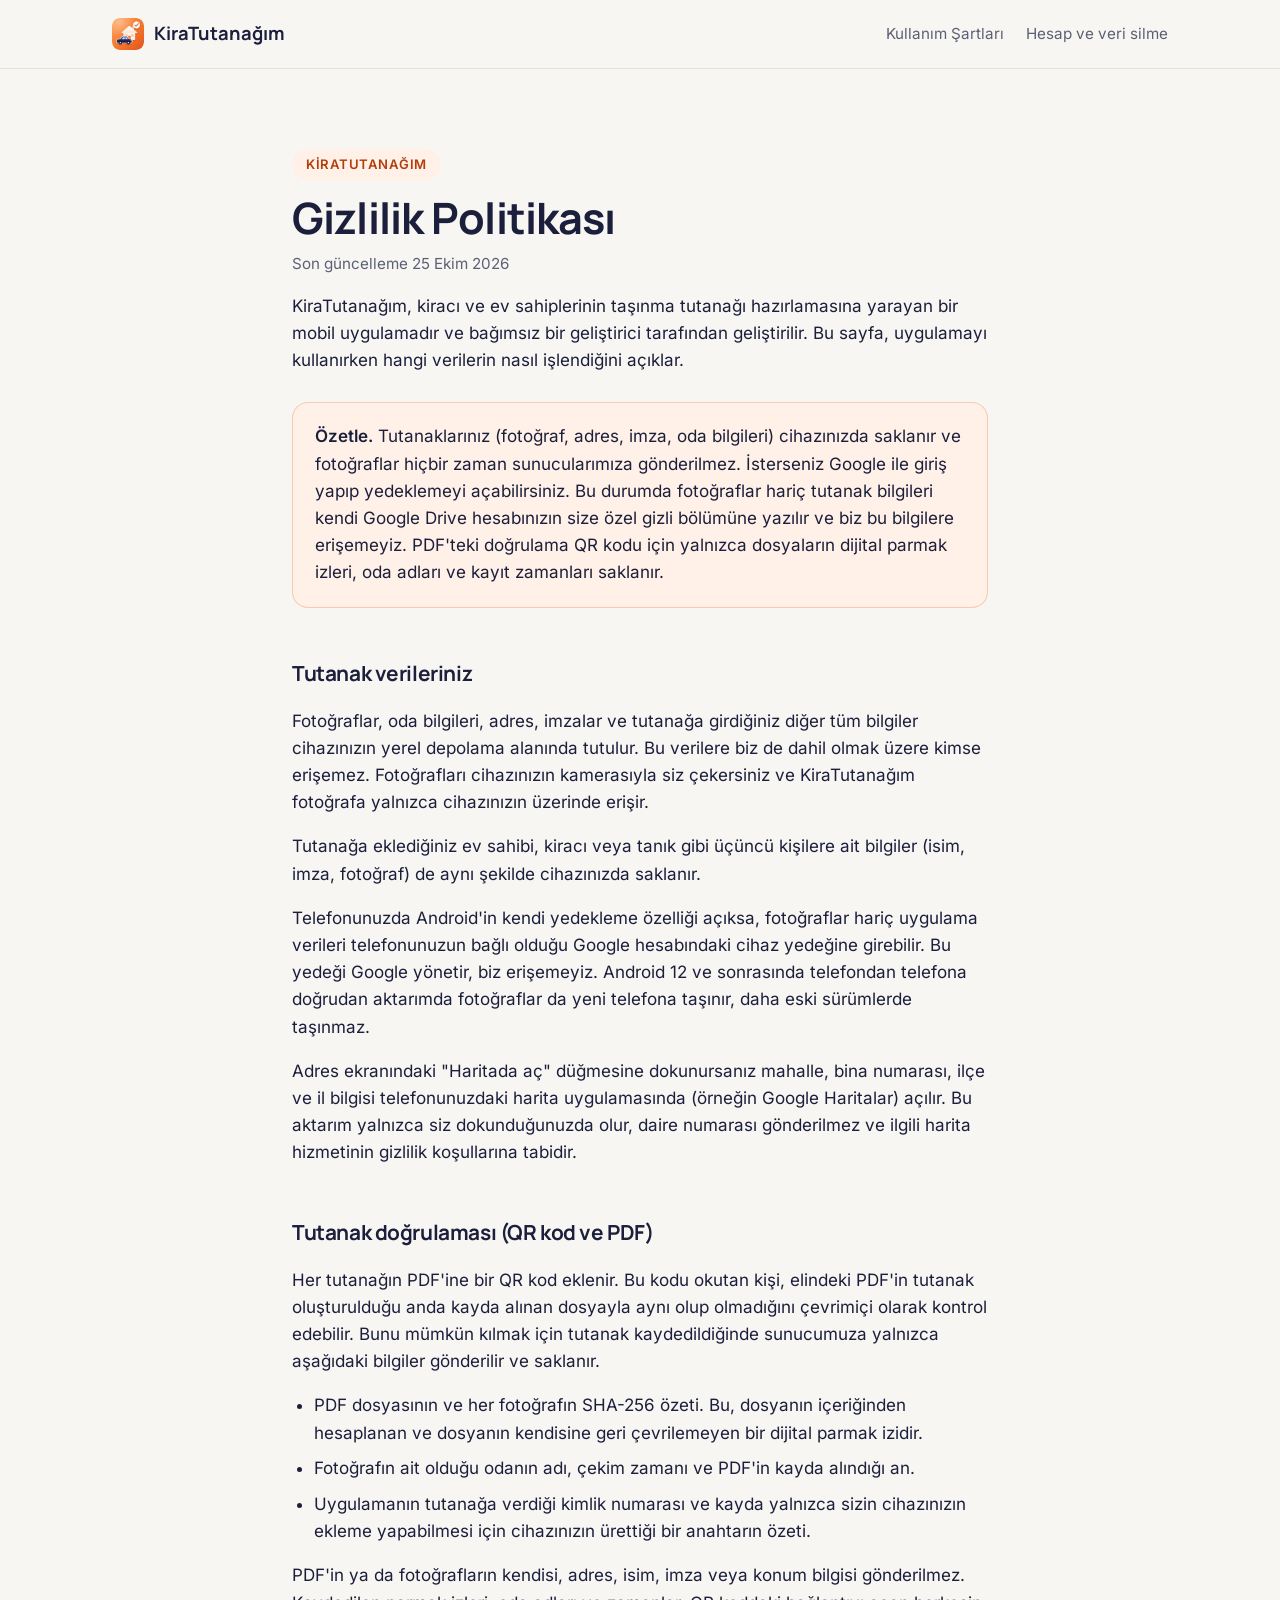
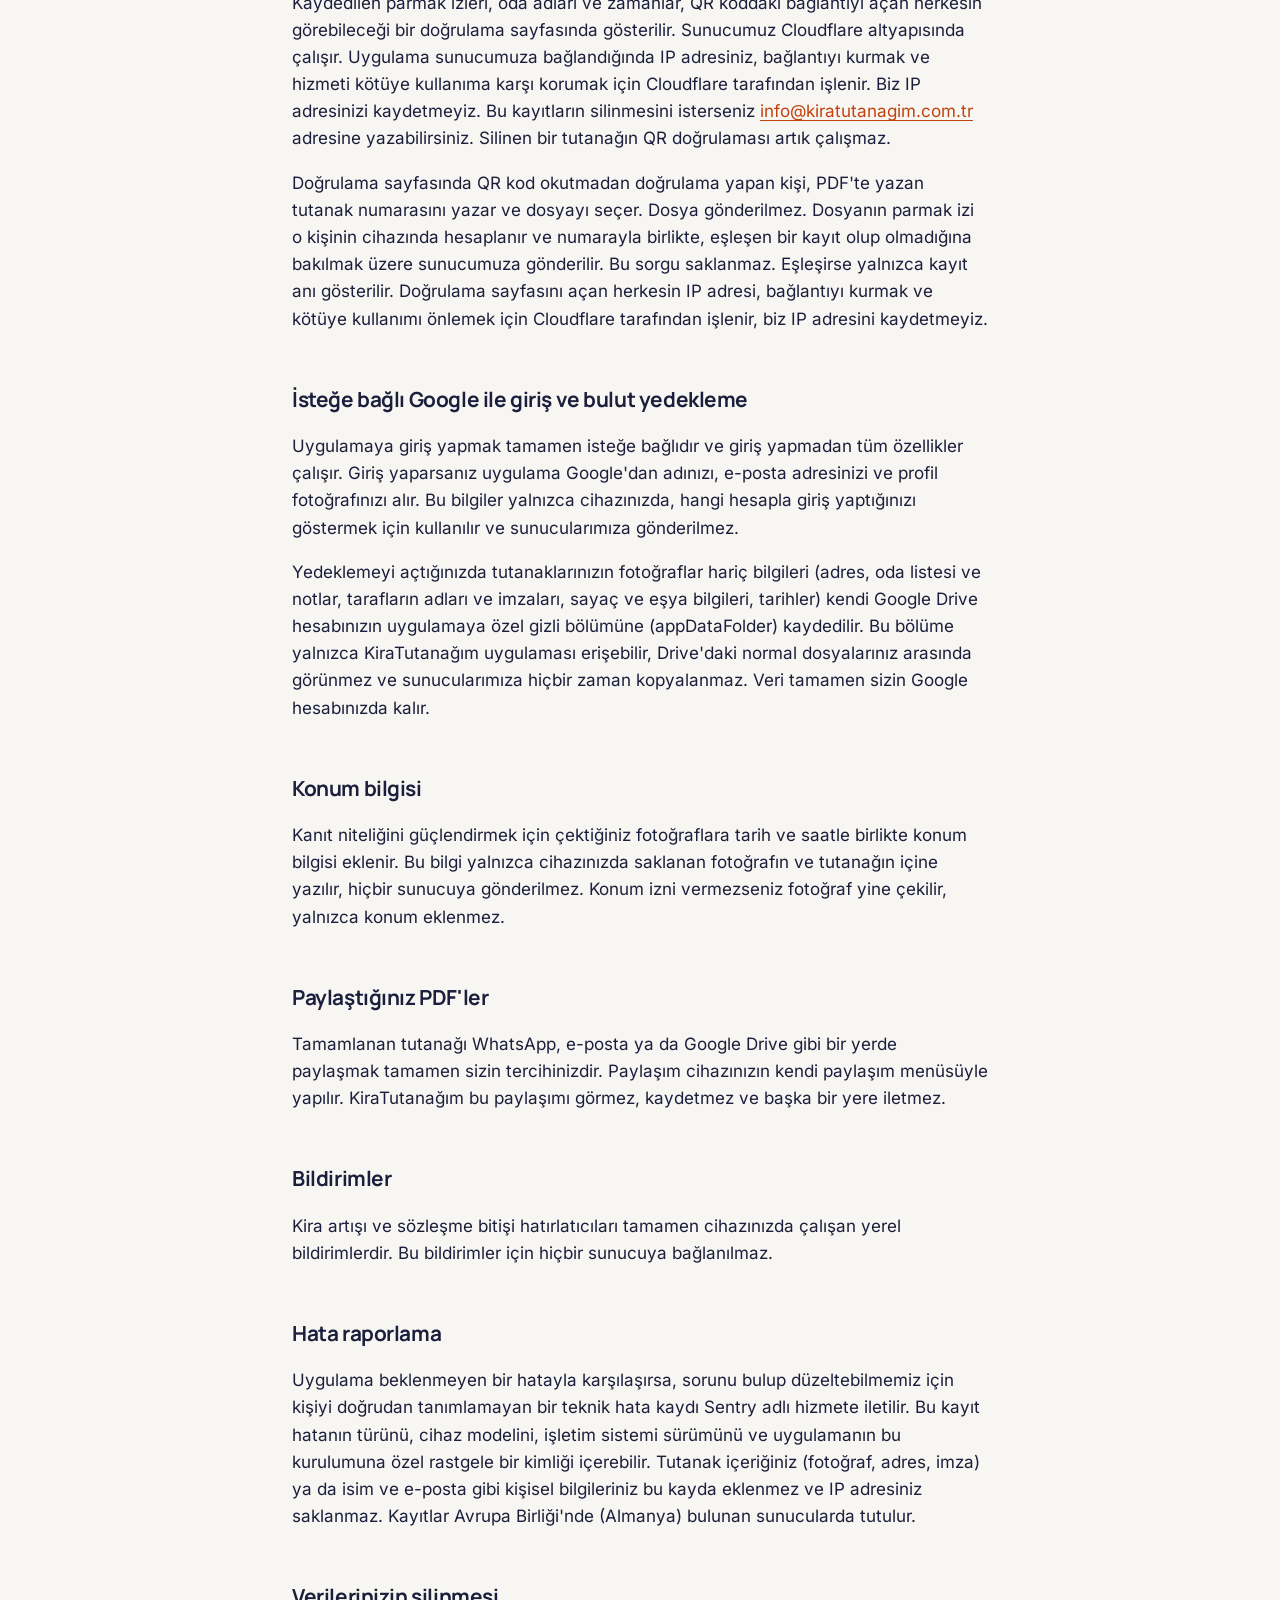
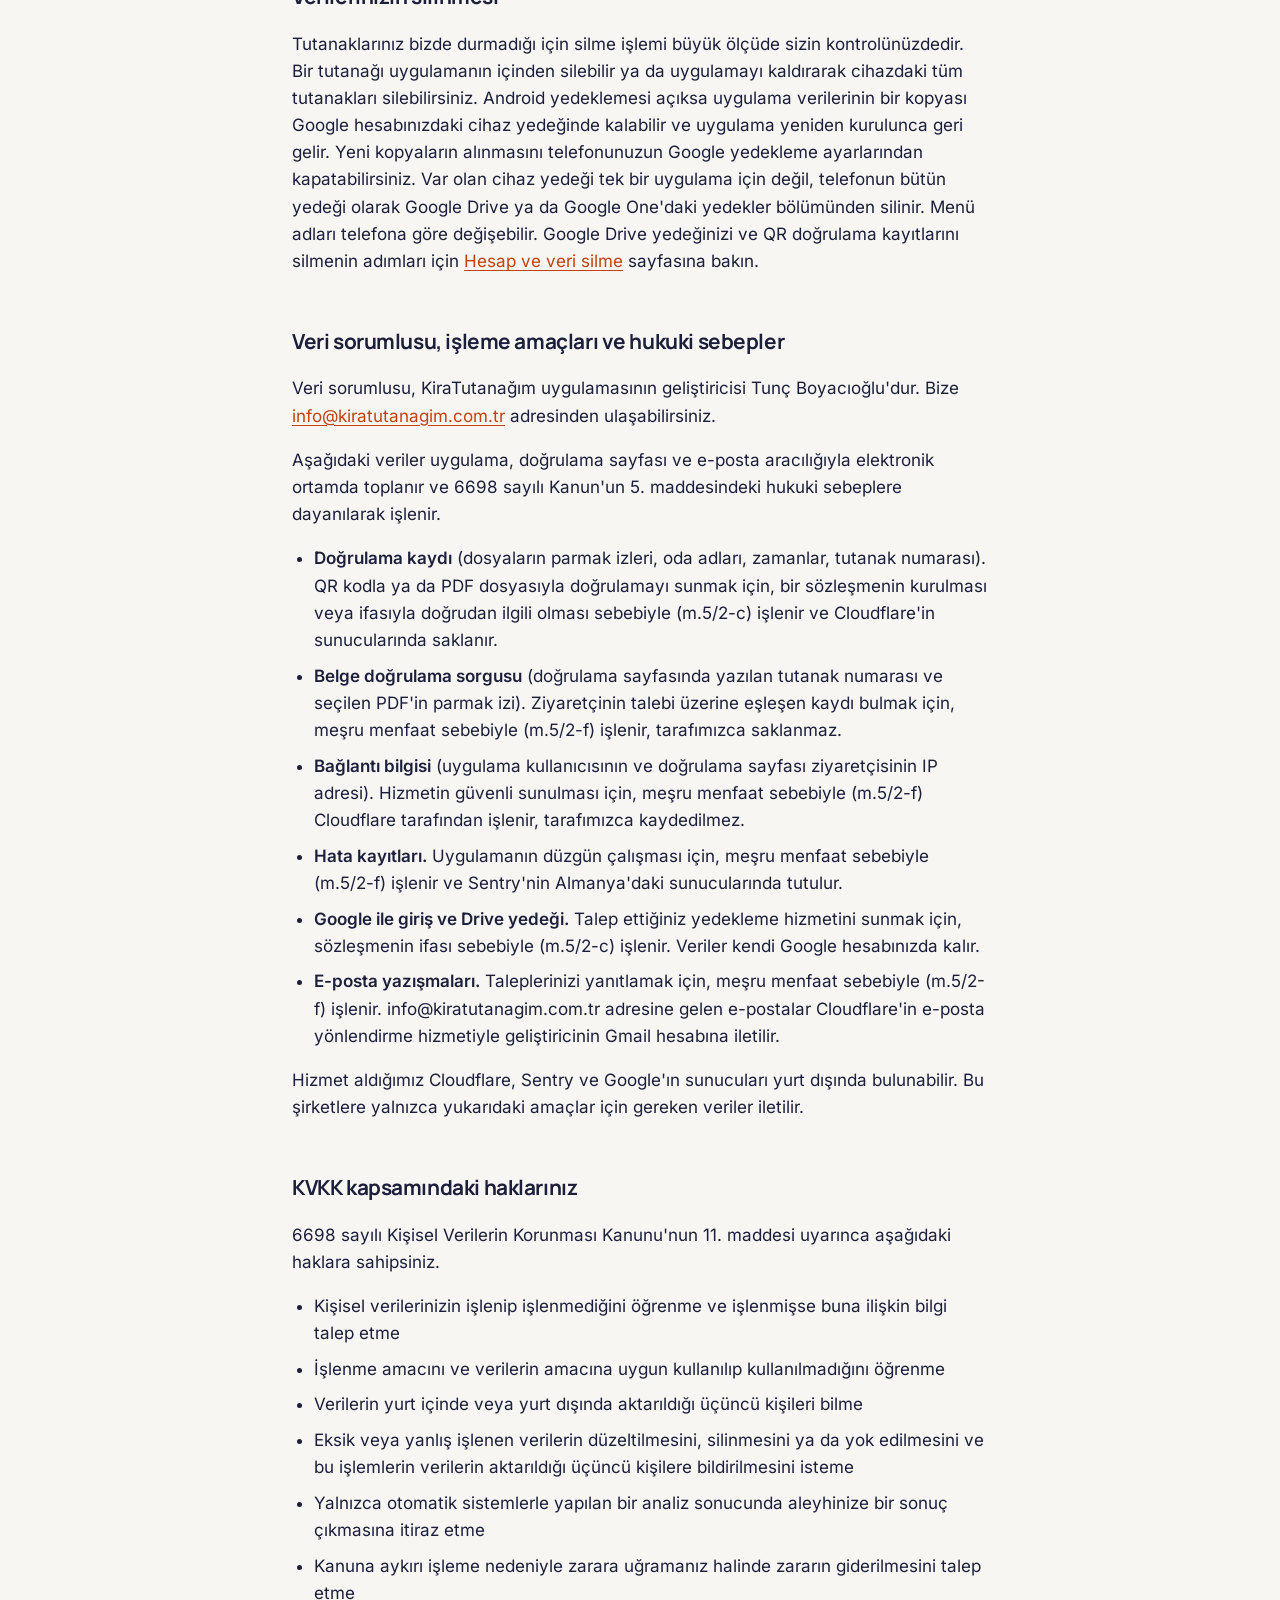
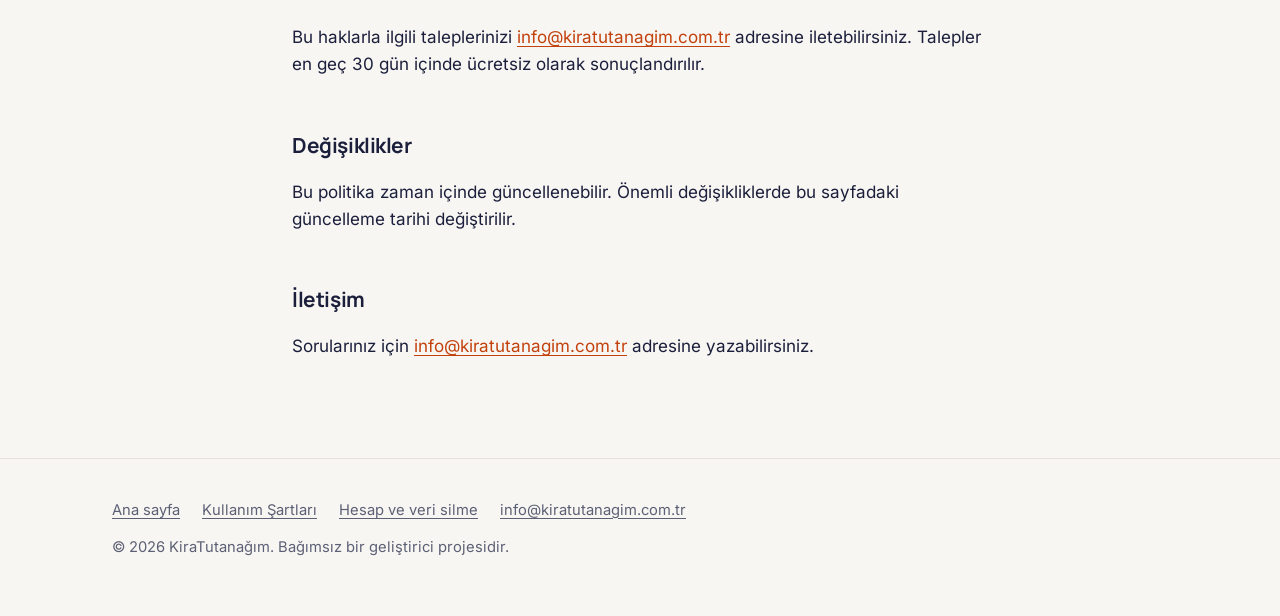
==== gizlilik/index.html @ 3199730d "Site: doğrulama 'kayıt anından beri değişmemiş' diliyle, QR'sız akışta numara, Android yedeğinin sil" ====
<!doctype html>
<html lang="tr">
<head>
<meta charset="utf-8">
<meta name="viewport" content="width=device-width, initial-scale=1">
<title>Gizlilik Politikası | KiraTutanağım</title>
<meta name="description" content="KiraTutanağım uygulamasında hangi verilerin nasıl işlendiği. Fotoğraflarınız cihazınızda kalır, sunucularımıza gönderilmez.">
<link rel="canonical" href="https://kiratutanagim.com.tr/gizlilik/">
<meta name="theme-color" content="#f7f7f5" media="(prefers-color-scheme: light)">
<meta name="theme-color" content="#0e0f14" media="(prefers-color-scheme: dark)">
<link rel="icon" type="image/png" sizes="32x32" href="../assets/img/favicon-32.png">
<link rel="apple-touch-icon" href="../assets/img/apple-touch-icon.png">
<link rel="stylesheet" href="../assets/site.css">
</head>
<body>

<header class="site-header">
  <div class="wrap">
    <a class="brand" href="../"><img src="../assets/img/icon-192.png" alt="" width="32" height="32">KiraTutanağım</a>
    <nav class="site-nav" aria-label="Ana menü">
      <a href="../kullanim-sartlari/">Kullanım Şartları</a>
      <a class="nav-optional" href="../hesap-silme/">Hesap ve veri silme</a>
    </nav>
  </div>
</header>

<main class="wrap doc">
  <span class="eyebrow">KiraTutanağım</span>
  <h1>Gizlilik Politikası</h1>
  <p class="updated">Son güncelleme 25 Ekim 2026</p>

  <p>KiraTutanağım, kiracı ve ev sahiplerinin taşınma tutanağı hazırlamasına yarayan bir mobil uygulamadır ve bağımsız bir geliştirici tarafından geliştirilir. Bu sayfa, uygulamayı kullanırken hangi verilerin nasıl işlendiğini açıklar.</p>

  <div class="summary-card">
    <p><strong>Özetle.</strong> Tutanaklarınız (fotoğraf, adres, imza, oda bilgileri) cihazınızda saklanır ve fotoğraflar hiçbir zaman sunucularımıza gönderilmez. İsterseniz Google ile giriş yapıp yedeklemeyi açabilirsiniz. Bu durumda fotoğraflar hariç tutanak bilgileri kendi Google Drive hesabınızın size özel gizli bölümüne yazılır ve biz bu bilgilere erişemeyiz. PDF'teki doğrulama QR kodu için yalnızca dosyaların dijital parmak izleri, oda adları ve kayıt zamanları saklanır.</p>
  </div>

  <h2>Tutanak verileriniz</h2>
  <p>Fotoğraflar, oda bilgileri, adres, imzalar ve tutanağa girdiğiniz diğer tüm bilgiler cihazınızın yerel depolama alanında tutulur. Bu verilere biz de dahil olmak üzere kimse erişemez. Fotoğrafları cihazınızın kamerasıyla siz çekersiniz ve KiraTutanağım fotoğrafa yalnızca cihazınızın üzerinde erişir.</p>
  <p>Tutanağa eklediğiniz ev sahibi, kiracı veya tanık gibi üçüncü kişilere ait bilgiler (isim, imza, fotoğraf) de aynı şekilde cihazınızda saklanır.</p>
  <p>Telefonunuzda Android'in kendi yedekleme özelliği açıksa, fotoğraflar hariç uygulama verileri telefonunuzun bağlı olduğu Google hesabındaki cihaz yedeğine girebilir. Bu yedeği Google yönetir, biz erişemeyiz. Android 12 ve sonrasında telefondan telefona doğrudan aktarımda fotoğraflar da yeni telefona taşınır, daha eski sürümlerde taşınmaz.</p>
  <p>Adres ekranındaki "Haritada aç" düğmesine dokunursanız mahalle, bina numarası, ilçe ve il bilgisi telefonunuzdaki harita uygulamasında (örneğin Google Haritalar) açılır. Bu aktarım yalnızca siz dokunduğunuzda olur, daire numarası gönderilmez ve ilgili harita hizmetinin gizlilik koşullarına tabidir.</p>

  <h2>Tutanak doğrulaması (QR kod ve PDF)</h2>
  <p>Her tutanağın PDF'ine bir QR kod eklenir. Bu kodu okutan kişi, elindeki PDF'in tutanak oluşturulduğu anda kayda alınan dosyayla aynı olup olmadığını çevrimiçi olarak kontrol edebilir. Bunu mümkün kılmak için tutanak kaydedildiğinde sunucumuza yalnızca aşağıdaki bilgiler gönderilir ve saklanır.</p>
  <ul>
    <li>PDF dosyasının ve her fotoğrafın SHA-256 özeti. Bu, dosyanın içeriğinden hesaplanan ve dosyanın kendisine geri çevrilemeyen bir dijital parmak izidir.</li>
    <li>Fotoğrafın ait olduğu odanın adı, çekim zamanı ve PDF'in kayda alındığı an.</li>
    <li>Uygulamanın tutanağa verdiği kimlik numarası ve kayda yalnızca sizin cihazınızın ekleme yapabilmesi için cihazınızın ürettiği bir anahtarın özeti.</li>
  </ul>
  <p>PDF'in ya da fotoğrafların kendisi, adres, isim, imza veya konum bilgisi gönderilmez. Kaydedilen parmak izleri, oda adları ve zamanlar, QR koddaki bağlantıyı açan herkesin görebileceği bir doğrulama sayfasında gösterilir. Sunucumuz Cloudflare altyapısında çalışır. Uygulama sunucumuza bağlandığında IP adresiniz, bağlantıyı kurmak ve hizmeti kötüye kullanıma karşı korumak için Cloudflare tarafından işlenir. Biz IP adresinizi kaydetmeyiz. Bu kayıtların silinmesini isterseniz <a href="mailto:info@kiratutanagim.com.tr">info@kiratutanagim.com.tr</a> adresine yazabilirsiniz. Silinen bir tutanağın QR doğrulaması artık çalışmaz.</p>
  <p>Doğrulama sayfasında QR kod okutmadan doğrulama yapan kişi, PDF'te yazan tutanak numarasını yazar ve dosyayı seçer. Dosya gönderilmez. Dosyanın parmak izi o kişinin cihazında hesaplanır ve numarayla birlikte, eşleşen bir kayıt olup olmadığına bakılmak üzere sunucumuza gönderilir. Bu sorgu saklanmaz. Eşleşirse yalnızca kayıt anı gösterilir. Doğrulama sayfasını açan herkesin IP adresi, bağlantıyı kurmak ve kötüye kullanımı önlemek için Cloudflare tarafından işlenir, biz IP adresini kaydetmeyiz.</p>

  <h2>İsteğe bağlı Google ile giriş ve bulut yedekleme</h2>
  <p>Uygulamaya giriş yapmak tamamen isteğe bağlıdır ve giriş yapmadan tüm özellikler çalışır. Giriş yaparsanız uygulama Google'dan adınızı, e-posta adresinizi ve profil fotoğrafınızı alır. Bu bilgiler yalnızca cihazınızda, hangi hesapla giriş yaptığınızı göstermek için kullanılır ve sunucularımıza gönderilmez.</p>
  <p>Yedeklemeyi açtığınızda tutanaklarınızın fotoğraflar hariç bilgileri (adres, oda listesi ve notlar, tarafların adları ve imzaları, sayaç ve eşya bilgileri, tarihler) kendi Google Drive hesabınızın uygulamaya özel gizli bölümüne (appDataFolder) kaydedilir. Bu bölüme yalnızca KiraTutanağım uygulaması erişebilir, Drive'daki normal dosyalarınız arasında görünmez ve sunucularımıza hiçbir zaman kopyalanmaz. Veri tamamen sizin Google hesabınızda kalır.</p>

  <h2>Konum bilgisi</h2>
  <p>Kanıt niteliğini güçlendirmek için çektiğiniz fotoğraflara tarih ve saatle birlikte konum bilgisi eklenir. Bu bilgi yalnızca cihazınızda saklanan fotoğrafın ve tutanağın içine yazılır, hiçbir sunucuya gönderilmez. Konum izni vermezseniz fotoğraf yine çekilir, yalnızca konum eklenmez.</p>

  <h2>Paylaştığınız PDF'ler</h2>
  <p>Tamamlanan tutanağı WhatsApp, e-posta ya da Google Drive gibi bir yerde paylaşmak tamamen sizin tercihinizdir. Paylaşım cihazınızın kendi paylaşım menüsüyle yapılır. KiraTutanağım bu paylaşımı görmez, kaydetmez ve başka bir yere iletmez.</p>

  <h2>Bildirimler</h2>
  <p>Kira artışı ve sözleşme bitişi hatırlatıcıları tamamen cihazınızda çalışan yerel bildirimlerdir. Bu bildirimler için hiçbir sunucuya bağlanılmaz.</p>

  <h2>Hata raporlama</h2>
  <p>Uygulama beklenmeyen bir hatayla karşılaşırsa, sorunu bulup düzeltebilmemiz için kişiyi doğrudan tanımlamayan bir teknik hata kaydı Sentry adlı hizmete iletilir. Bu kayıt hatanın türünü, cihaz modelini, işletim sistemi sürümünü ve uygulamanın bu kurulumuna özel rastgele bir kimliği içerebilir. Tutanak içeriğiniz (fotoğraf, adres, imza) ya da isim ve e-posta gibi kişisel bilgileriniz bu kayda eklenmez ve IP adresiniz saklanmaz. Kayıtlar Avrupa Birliği'nde (Almanya) bulunan sunucularda tutulur.</p>

  <h2>Verilerinizin silinmesi</h2>
  <p>Tutanaklarınız bizde durmadığı için silme işlemi büyük ölçüde sizin kontrolünüzdedir. Bir tutanağı uygulamanın içinden silebilir ya da uygulamayı kaldırarak cihazdaki tüm tutanakları silebilirsiniz. Android yedeklemesi açıksa uygulama verilerinin bir kopyası Google hesabınızdaki cihaz yedeğinde kalabilir ve uygulama yeniden kurulunca geri gelir. Yeni kopyaların alınmasını telefonunuzun Google yedekleme ayarlarından kapatabilirsiniz. Var olan cihaz yedeği tek bir uygulama için değil, telefonun bütün yedeği olarak Google Drive ya da Google One'daki yedekler bölümünden silinir. Menü adları telefona göre değişebilir. Google Drive yedeğinizi ve QR doğrulama kayıtlarını silmenin adımları için <a href="../hesap-silme/">Hesap ve veri silme</a> sayfasına bakın.</p>

  <h2>Veri sorumlusu, işleme amaçları ve hukuki sebepler</h2>
  <p>Veri sorumlusu, KiraTutanağım uygulamasının geliştiricisi Tunç Boyacıoğlu'dur. Bize <a href="mailto:info@kiratutanagim.com.tr">info@kiratutanagim.com.tr</a> adresinden ulaşabilirsiniz.</p>
  <p>Aşağıdaki veriler uygulama, doğrulama sayfası ve e-posta aracılığıyla elektronik ortamda toplanır ve 6698 sayılı Kanun'un 5. maddesindeki hukuki sebeplere dayanılarak işlenir.</p>
  <ul>
    <li><strong>Doğrulama kaydı</strong> (dosyaların parmak izleri, oda adları, zamanlar, tutanak numarası). QR kodla ya da PDF dosyasıyla doğrulamayı sunmak için, bir sözleşmenin kurulması veya ifasıyla doğrudan ilgili olması sebebiyle (m.5/2-c) işlenir ve Cloudflare'in sunucularında saklanır.</li>
    <li><strong>Belge doğrulama sorgusu</strong> (doğrulama sayfasında yazılan tutanak numarası ve seçilen PDF'in parmak izi). Ziyaretçinin talebi üzerine eşleşen kaydı bulmak için, meşru menfaat sebebiyle (m.5/2-f) işlenir, tarafımızca saklanmaz.</li>
    <li><strong>Bağlantı bilgisi</strong> (uygulama kullanıcısının ve doğrulama sayfası ziyaretçisinin IP adresi). Hizmetin güvenli sunulması için, meşru menfaat sebebiyle (m.5/2-f) Cloudflare tarafından işlenir, tarafımızca kaydedilmez.</li>
    <li><strong>Hata kayıtları.</strong> Uygulamanın düzgün çalışması için, meşru menfaat sebebiyle (m.5/2-f) işlenir ve Sentry'nin Almanya'daki sunucularında tutulur.</li>
    <li><strong>Google ile giriş ve Drive yedeği.</strong> Talep ettiğiniz yedekleme hizmetini sunmak için, sözleşmenin ifası sebebiyle (m.5/2-c) işlenir. Veriler kendi Google hesabınızda kalır.</li>
    <li><strong>E-posta yazışmaları.</strong> Taleplerinizi yanıtlamak için, meşru menfaat sebebiyle (m.5/2-f) işlenir. info@kiratutanagim.com.tr adresine gelen e-postalar Cloudflare'in e-posta yönlendirme hizmetiyle geliştiricinin Gmail hesabına iletilir.</li>
  </ul>
  <p>Hizmet aldığımız Cloudflare, Sentry ve Google'ın sunucuları yurt dışında bulunabilir. Bu şirketlere yalnızca yukarıdaki amaçlar için gereken veriler iletilir.</p>

  <h2>KVKK kapsamındaki haklarınız</h2>
  <p>6698 sayılı Kişisel Verilerin Korunması Kanunu'nun 11. maddesi uyarınca aşağıdaki haklara sahipsiniz.</p>
  <ul>
    <li>Kişisel verilerinizin işlenip işlenmediğini öğrenme ve işlenmişse buna ilişkin bilgi talep etme</li>
    <li>İşlenme amacını ve verilerin amacına uygun kullanılıp kullanılmadığını öğrenme</li>
    <li>Verilerin yurt içinde veya yurt dışında aktarıldığı üçüncü kişileri bilme</li>
    <li>Eksik veya yanlış işlenen verilerin düzeltilmesini, silinmesini ya da yok edilmesini ve bu işlemlerin verilerin aktarıldığı üçüncü kişilere bildirilmesini isteme</li>
    <li>Yalnızca otomatik sistemlerle yapılan bir analiz sonucunda aleyhinize bir sonuç çıkmasına itiraz etme</li>
    <li>Kanuna aykırı işleme nedeniyle zarara uğramanız halinde zararın giderilmesini talep etme</li>
  </ul>
  <p>Bu haklarla ilgili taleplerinizi <a href="mailto:info@kiratutanagim.com.tr">info@kiratutanagim.com.tr</a> adresine iletebilirsiniz. Talepler en geç 30 gün içinde ücretsiz olarak sonuçlandırılır.</p>

  <h2>Değişiklikler</h2>
  <p>Bu politika zaman içinde güncellenebilir. Önemli değişikliklerde bu sayfadaki güncelleme tarihi değiştirilir.</p>

  <h2>İletişim</h2>
  <p>Sorularınız için <a href="mailto:info@kiratutanagim.com.tr">info@kiratutanagim.com.tr</a> adresine yazabilirsiniz.</p>
</main>

<footer class="site-footer">
  <div class="wrap">
    <nav class="footer-links" aria-label="Alt menü">
      <a href="../">Ana sayfa</a>
      <a href="../kullanim-sartlari/">Kullanım Şartları</a>
      <a href="../hesap-silme/">Hesap ve veri silme</a>
      <a href="mailto:info@kiratutanagim.com.tr">info@kiratutanagim.com.tr</a>
    </nav>
    <p>© 2026 KiraTutanağım. Bağımsız bir geliştirici projesidir.</p>
  </div>
</footer>

</body>
</html>
---- assets/site.css ----
/* KiraTutanağım web sitesi. Renk ve yazı tipleri uygulamanın tasarım sistemiyle aynı. */

@font-face { font-family: 'Manrope'; font-style: normal; font-weight: 700; font-display: swap;
  src: url('fonts/manrope-latin-ext-700-normal.woff2') format('woff2');
  unicode-range: U+0100-02BA, U+02BD-02C5, U+02C7-02CC, U+02CE-02D7, U+02DD-02FF, U+0304, U+0308, U+0329, U+1D00-1DBF, U+1E00-1E9F, U+1EF2-1EFF, U+2020, U+20A0-20AB, U+20AD-20C0, U+2113, U+2C60-2C7F, U+A720-A7FF; }
@font-face { font-family: 'Manrope'; font-style: normal; font-weight: 700; font-display: swap;
  src: url('fonts/manrope-latin-700-normal.woff2') format('woff2');
  unicode-range: U+0000-00FF, U+0131, U+0152-0153, U+02BB-02BC, U+02C6, U+02DA, U+02DC, U+0304, U+0308, U+0329, U+2000-206F, U+20AC, U+2122, U+2191, U+2193, U+2212, U+2215, U+FEFF, U+FFFD; }
@font-face { font-family: 'Inter'; font-style: normal; font-weight: 400; font-display: swap;
  src: url('fonts/inter-latin-ext-400-normal.woff2') format('woff2');
  unicode-range: U+0100-02BA, U+02BD-02C5, U+02C7-02CC, U+02CE-02D7, U+02DD-02FF, U+0304, U+0308, U+0329, U+1D00-1DBF, U+1E00-1E9F, U+1EF2-1EFF, U+2020, U+20A0-20AB, U+20AD-20C0, U+2113, U+2C60-2C7F, U+A720-A7FF; }
@font-face { font-family: 'Inter'; font-style: normal; font-weight: 400; font-display: swap;
  src: url('fonts/inter-latin-400-normal.woff2') format('woff2');
  unicode-range: U+0000-00FF, U+0131, U+0152-0153, U+02BB-02BC, U+02C6, U+02DA, U+02DC, U+0304, U+0308, U+0329, U+2000-206F, U+20AC, U+2122, U+2191, U+2193, U+2212, U+2215, U+FEFF, U+FFFD; }
@font-face { font-family: 'Inter'; font-style: normal; font-weight: 500; font-display: swap;
  src: url('fonts/inter-latin-ext-500-normal.woff2') format('woff2');
  unicode-range: U+0100-02BA, U+02BD-02C5, U+02C7-02CC, U+02CE-02D7, U+02DD-02FF, U+0304, U+0308, U+0329, U+1D00-1DBF, U+1E00-1E9F, U+1EF2-1EFF, U+2020, U+20A0-20AB, U+20AD-20C0, U+2113, U+2C60-2C7F, U+A720-A7FF; }
@font-face { font-family: 'Inter'; font-style: normal; font-weight: 500; font-display: swap;
  src: url('fonts/inter-latin-500-normal.woff2') format('woff2');
  unicode-range: U+0000-00FF, U+0131, U+0152-0153, U+02BB-02BC, U+02C6, U+02DA, U+02DC, U+0304, U+0308, U+0329, U+2000-206F, U+20AC, U+2122, U+2191, U+2193, U+2212, U+2215, U+FEFF, U+FFFD; }
@font-face { font-family: 'Inter'; font-style: normal; font-weight: 600; font-display: swap;
  src: url('fonts/inter-latin-ext-600-normal.woff2') format('woff2');
  unicode-range: U+0100-02BA, U+02BD-02C5, U+02C7-02CC, U+02CE-02D7, U+02DD-02FF, U+0304, U+0308, U+0329, U+1D00-1DBF, U+1E00-1E9F, U+1EF2-1EFF, U+2020, U+20A0-20AB, U+20AD-20C0, U+2113, U+2C60-2C7F, U+A720-A7FF; }
@font-face { font-family: 'Inter'; font-style: normal; font-weight: 600; font-display: swap;
  src: url('fonts/inter-latin-600-normal.woff2') format('woff2');
  unicode-range: U+0000-00FF, U+0131, U+0152-0153, U+02BB-02BC, U+02C6, U+02DA, U+02DC, U+0304, U+0308, U+0329, U+2000-206F, U+20AC, U+2122, U+2191, U+2193, U+2212, U+2215, U+FEFF, U+FFFD; }

:root {
  color-scheme: light dark;
  --bg: #f8f6f3;
  --surface: #ffffff;
  --surface-2: #f1ede8;
  --border: #e7e1d9;
  --text: #1b1f3b;
  --text-2: #5c6074;
  --accent: #c2410c;
  --accent-ink: #ffffff;
  --accent-soft: #fdeee4;
  --seal: #f26a2a;
  --seal-ink: #b23d0c;
  --seal-bg: #fff1e7;
  --bezel: #1b1f3b;
  --shadow: 0 1px 2px rgba(27, 31, 59, 0.06), 0 18px 40px -20px rgba(27, 31, 59, 0.3);
  --font-heading: 'Manrope', system-ui, sans-serif;
  --font-body: 'Inter', system-ui, sans-serif;
  --gutter: clamp(16px, 4vw, 32px);
}

@media (prefers-color-scheme: dark) {
  :root {
    --bg: #0e1020;
    --surface: #161a33;
    --surface-2: #1c2140;
    --border: #2a2f52;
    --text: #f3f1ee;
    --text-2: #a4a8bf;
    --accent: #ff8a4c;
    --accent-ink: #0e1020;
    --accent-soft: rgba(255, 138, 76, 0.14);
    --seal: #ff9a5c;
    --seal-ink: #ffb07f;
    --seal-bg: rgba(255, 138, 76, 0.12);
    --bezel: #2e3358;
    --shadow: 0 1px 2px rgba(0, 0, 0, 0.4), 0 24px 48px -24px rgba(0, 0, 0, 0.7);
  }
}

* { box-sizing: border-box; }

html { -webkit-text-size-adjust: 100%; }

body {
  margin: 0;
  background: var(--bg);
  color: var(--text);
  font-family: var(--font-body);
  font-size: 17px;
  line-height: 1.6;
}

img { max-width: 100%; display: block; }

a { color: var(--accent); text-underline-offset: 3px; }

a:focus-visible, button:focus-visible, summary:focus-visible {
  outline: 3px solid var(--accent);
  outline-offset: 3px;
  border-radius: 6px;
}

h1, h2, h3 {
  font-family: var(--font-heading);
  font-weight: 700;
  letter-spacing: -0.02em;
  text-wrap: balance;
  margin: 0;
}

.wrap {
  width: 100%;
  max-width: 1120px;
  margin: 0 auto;
  padding-inline: var(--gutter);
}

.icon { width: 22px; height: 22px; flex: none; }

/* Üst şerit */
.site-header { border-bottom: 1px solid var(--border); }

.site-header .wrap {
  display: flex;
  align-items: center;
  justify-content: space-between;
  gap: 16px;
  min-height: 68px;
}

.brand {
  display: inline-flex;
  align-items: center;
  gap: 10px;
  color: var(--text);
  text-decoration: none;
  font-family: var(--font-heading);
  font-weight: 700;
  font-size: 1.15rem;
}

.brand img { width: 32px; height: 32px; border-radius: 8px; }

.site-nav { display: flex; gap: 22px; font-size: 0.95rem; }

.site-nav a { color: var(--text-2); text-decoration: none; }

.site-nav a:hover { color: var(--text); }

@media (max-width: 560px) {
  .site-nav .nav-optional { display: none; }
}

/* Düğmeler */
.btn {
  display: inline-flex;
  align-items: center;
  gap: 10px;
  min-height: 48px;
  padding: 0 22px;
  border-radius: 999px;
  font-weight: 600;
  font-size: 1rem;
  text-decoration: none;
}

.btn-primary { background: var(--accent); color: var(--accent-ink); }

.btn-primary:hover { filter: brightness(1.06); }

.play-soon {
  display: inline-flex;
  align-items: center;
  gap: 10px;
  min-height: 48px;
  padding: 0 18px;
  border-radius: 999px;
  border: 1px solid var(--border);
  color: var(--text-2);
  font-size: 0.95rem;
  font-weight: 500;
}

.play-soon .icon { width: 18px; height: 18px; }

/* Giriş bölümü */
.hero .wrap {
  display: grid;
  grid-template-columns: minmax(0, 1.08fr) minmax(0, 0.92fr);
  align-items: center;
  gap: clamp(32px, 6vw, 72px);
  padding-block: clamp(40px, 8vw, 96px);
}

.eyebrow {
  display: inline-block;
  margin-bottom: 18px;
  color: var(--seal-ink);
  background: var(--seal-bg);
  border-radius: 999px;
  padding: 5px 14px;
  font-size: 0.82rem;
  font-weight: 600;
  letter-spacing: 0.04em;
  text-transform: uppercase;
}

.hero h1 {
  font-size: clamp(2.3rem, 5.4vw, 3.9rem);
  line-height: 1.04;
  letter-spacing: -0.03em;
}

.hero .lead {
  margin: 22px 0 30px;
  max-width: 34em;
  color: var(--text-2);
  font-size: clamp(1.05rem, 1.6vw, 1.2rem);
}

.cta-row { display: flex; flex-wrap: wrap; align-items: center; gap: 12px; }

.hero .note { margin: 18px 0 0; color: var(--text-2); font-size: 0.9rem; }

.hero-visual {
  position: relative;
  justify-self: center;
  width: min(360px, 84vw);
  margin-bottom: 48px;
}

/* Örnek tutanak kartı: temadan bağımsız, kağıt gibi */
.doc-card {
  display: grid;
  gap: 14px;
  padding: 20px 20px 18px;
  border-radius: 18px;
  background: #ffffff;
  color: #1b1f3b;
  box-shadow: var(--shadow), 0 0 0 1px rgba(27, 31, 59, 0.06);
}

.doc-head { display: flex; align-items: center; gap: 12px; padding-bottom: 12px; border-bottom: 1px solid #ece7e0; }
.doc-head img { border-radius: 8px; }
.doc-head strong { display: block; font-family: var(--font-heading); font-size: 1rem; }
.doc-head span { display: block; color: #6b6f84; font-size: 0.78rem; }

.doc-meta { display: grid; grid-template-columns: 1fr 1fr; gap: 10px; font-size: 0.78rem; }
.doc-meta span { display: block; color: #6b6f84; }
.doc-meta b { font-weight: 600; }

.doc-room { font-family: var(--font-heading); font-weight: 700; font-size: 0.85rem; }

.doc-photos { display: grid; grid-template-columns: 1fr 1fr; gap: 8px; }
.doc-photo { position: relative; aspect-ratio: 4 / 3; border-radius: 8px; overflow: hidden; }
.doc-photo img { width: 100%; height: 100%; object-fit: cover; }
.doc-photo span {
  position: absolute; inset: auto 0 0 0; padding: 3px 6px;
  background: rgba(0, 0, 0, 0.55); color: #fff; font-size: 0.55rem;
  font-feature-settings: 'tnum' 1;
}

.doc-sign { display: grid; grid-template-columns: 1fr 1fr; gap: 12px; }
.doc-sign div { border-bottom: 1px solid #d9d3ca; }
.doc-sign svg { display: block; width: 100%; height: 34px; }
.doc-sign path { fill: none; stroke: #1b1f3b; stroke-width: 2; stroke-linecap: round; stroke-linejoin: round; }
.doc-sign small { display: block; padding: 4px 0 6px; color: #6b6f84; font-size: 0.72rem; }

.doc-foot { display: flex; align-items: center; gap: 10px; padding-top: 2px; color: #6b6f84; font-size: 0.75rem; }
.doc-qr { width: 30px; height: 30px; color: #1b1f3b; flex: none; }

.phone {
  border: 9px solid var(--bezel);
  border-radius: 40px;
  overflow: hidden;
  background: var(--bezel);
  box-shadow: var(--shadow);
}

.phone img { width: 100%; height: auto; }

/* Uygulamanın fotoğraflara bastığı damganın aynısı */
.stamp-card {
  position: absolute;
  left: -60px;
  bottom: -46px;
  width: 230px;
  margin: 0;
  border-radius: 14px;
  overflow: hidden;
  background: var(--surface);
  border: 4px solid var(--surface);
  box-shadow: var(--shadow);
  transform: rotate(-3deg);
}

.stamp-card .photo { position: relative; aspect-ratio: 4 / 3; }

.stamp-card img { width: 100%; height: 100%; object-fit: cover; border-radius: 10px; }

.stamp-card .banner {
  position: absolute;
  inset: auto 0 0 0;
  padding: 7px 10px 8px;
  background: rgba(0, 0, 0, 0.55);
  color: #ffffff;
  font-family: system-ui, sans-serif;
  line-height: 1.3;
  border-radius: 0 0 10px 10px;
  font-feature-settings: 'tnum' 1;
}

.stamp-card .banner strong { display: block; font-size: 0.82rem; font-weight: 600; }

.stamp-card .banner span { display: block; font-size: 0.6rem; opacity: 0.95; }

.float-badge {
  position: absolute;
  top: -52px;
  right: -36px;
  display: flex;
  align-items: center;
  gap: 10px;
  padding: 10px 16px 10px 10px;
  border-radius: 999px;
  background: var(--surface);
  color: var(--text);
  box-shadow: var(--shadow), 0 0 0 1px var(--border);
  transform: rotate(3deg);
}

.float-badge__icon {
  display: grid;
  place-items: center;
  width: 34px;
  height: 34px;
  border-radius: 50%;
  background: var(--seal);
  color: #ffffff;
}

.float-badge__icon .icon { width: 18px; height: 18px; }

.float-badge strong { display: block; font-size: 0.85rem; line-height: 1.2; }

.float-badge small { display: block; color: var(--text-2); font-size: 0.75rem; font-feature-settings: 'tnum' 1; }

@media (max-width: 880px) {
  .hero .wrap { grid-template-columns: 1fr; }
  .hero-visual { width: min(330px, 84vw); margin-top: 76px; margin-bottom: 64px; }
  .stamp-card { left: -18px; bottom: -56px; width: 200px; }
  .float-badge { top: -56px; right: -6px; }
}

@media (max-width: 420px) {
  .stamp-card { left: -8px; width: 184px; }
  .float-badge { right: -4px; }
}

/* Bölümler */
.section { padding-block: clamp(56px, 9vw, 104px); }

.section-alt { background: var(--surface); border-block: 1px solid var(--border); }

.section-head { max-width: 40em; margin-bottom: clamp(28px, 4vw, 48px); }

.section-head h2 { font-size: clamp(1.75rem, 3.4vw, 2.5rem); line-height: 1.12; }

.section-head p { margin: 14px 0 0; color: var(--text-2); font-size: 1.08rem; }

/* Adımlar */
.steps {
  display: grid;
  grid-template-columns: repeat(3, minmax(0, 1fr));
  gap: 20px;
  margin: 0;
  padding: 0;
  list-style: none;
}

.step {
  padding: 26px 24px;
  border-radius: 20px;
  background: var(--surface);
  border: 1px solid var(--border);
}

.step-num {
  display: inline-grid;
  place-items: center;
  width: 34px;
  height: 34px;
  margin-bottom: 16px;
  border-radius: 50%;
  background: var(--seal-bg);
  color: var(--seal-ink);
  font-family: var(--font-heading);
  font-weight: 700;
}

.step h3 { font-size: 1.2rem; margin-bottom: 8px; }

.step .feature-icon { margin-bottom: 16px; }

.step p { margin: 0; color: var(--text-2); }

@media (max-width: 820px) {
  .steps { grid-template-columns: 1fr; }
}

/* Özellikler */
.features {
  display: grid;
  grid-template-columns: minmax(0, 0.8fr) minmax(0, 1.2fr);
  align-items: center;
  gap: clamp(32px, 6vw, 72px);
}

.screens { display: flex; justify-content: center; align-items: flex-start; gap: 18px; }

.screens .phone { width: min(200px, 40vw); border-width: 7px; border-radius: 30px; }

.screens .phone:last-child { margin-top: 56px; }

.feature-list {
  display: grid;
  grid-template-columns: repeat(3, minmax(0, 1fr));
  gap: 28px 32px;
  margin: 0;
  padding: 0;
  list-style: none;
}

.feature-list li { display: grid; grid-template-columns: auto 1fr; gap: 14px; align-items: start; }

.feature-icon {
  display: grid;
  place-items: center;
  width: 42px;
  height: 42px;
  border-radius: 12px;
  background: var(--accent-soft);
  color: var(--accent);
}

.feature-list h3 { font-size: 1.05rem; margin-bottom: 4px; letter-spacing: -0.01em; }

.feature-list p { margin: 0; color: var(--text-2); font-size: 0.97rem; }

@media (max-width: 900px) {
  .feature-list { grid-template-columns: repeat(2, minmax(0, 1fr)); }
}

@media (max-width: 560px) {
  .feature-list { grid-template-columns: 1fr; }
}

/* Gizlilik şeridi */
.privacy {
  display: grid;
  grid-template-columns: minmax(0, 1fr) minmax(0, 1.25fr);
  gap: clamp(28px, 5vw, 64px);
  align-items: start;
}

.privacy-points { display: grid; gap: 16px; margin: 0; padding: 0; list-style: none; }

.privacy-points li {
  display: grid;
  grid-template-columns: auto 1fr;
  gap: 14px;
  padding: 18px 20px;
  border-radius: 16px;
  background: var(--surface);
  border: 1px solid var(--border);
}

.privacy-points .icon { color: var(--seal); margin-top: 2px; }

.privacy-points strong { display: block; margin-bottom: 2px; }

.privacy-points span { color: var(--text-2); font-size: 0.97rem; }

.more-link { display: inline-block; margin-top: 18px; font-weight: 600; }

@media (max-width: 860px) {
  .privacy { grid-template-columns: 1fr; }
}

/* Sık sorulanlar */
.faq { max-width: 760px; }

.faq details { border-bottom: 1px solid var(--border); }

.faq summary {
  display: flex;
  justify-content: space-between;
  align-items: center;
  gap: 16px;
  padding: 20px 0;
  cursor: pointer;
  list-style: none;
  font-weight: 600;
  font-size: 1.05rem;
}

.faq summary::-webkit-details-marker { display: none; }

.faq summary::after {
  content: '+';
  flex: none;
  color: var(--accent);
  font-size: 1.5rem;
  line-height: 1;
}

.faq details[open] summary::after { content: '\2212'; }

.faq details p { margin: 0 0 20px; color: var(--text-2); max-width: 62ch; }

/* Kapanış çağrısı */
.cta-band {
  display: grid;
  grid-template-columns: minmax(0, 1.4fr) auto;
  align-items: center;
  gap: 28px;
  padding: clamp(28px, 5vw, 48px);
  border-radius: 28px;
  background: var(--accent-soft);
}

.cta-band h2 { font-size: clamp(1.6rem, 3vw, 2.2rem); }

.cta-band p { margin: 12px 0 0; color: var(--text-2); max-width: 44em; }

@media (max-width: 760px) {
  .cta-band { grid-template-columns: 1fr; }
}

/* Alt bilgi */
.site-footer {
  padding-block: 40px 56px;
  border-top: 1px solid var(--border);
  color: var(--text-2);
  font-size: 0.92rem;
}

.site-footer .wrap { display: grid; gap: 14px; }

.footer-links { display: flex; flex-wrap: wrap; gap: 8px 22px; }

.footer-links a { color: var(--text-2); }

.footer-links a:hover { color: var(--text); }

.site-footer p { margin: 0; max-width: 70ch; }

/* Hukuki metin sayfaları */
.doc { max-width: 760px; padding-block: clamp(40px, 7vw, 80px); }

.doc .eyebrow { margin-bottom: 14px; }

.doc h1 { font-size: clamp(2rem, 4.4vw, 2.7rem); line-height: 1.1; }

.doc .updated { margin: 10px 0 0; color: var(--text-2); font-size: 0.95rem; }

.doc h2 { font-size: 1.3rem; margin: 2.4em 0 0.5em; }

.doc p, .doc li { max-width: 68ch; }

.doc ol, .doc ul { padding-left: 1.3em; }

.doc li + li { margin-top: 0.5em; }

.summary-card {
  margin: 28px 0 8px;
  padding: 20px 22px;
  border-radius: 16px;
  background: var(--seal-bg);
  border: 1px solid color-mix(in srgb, var(--seal) 30%, transparent);
}

.summary-card p { margin: 0; }

.method {
  margin: 18px 0;
  padding: 20px 22px;
  border-radius: 16px;
  background: var(--surface);
  border: 1px solid var(--border);
}

.method h3 { font-size: 1.08rem; margin-bottom: 8px; }

.method p:last-child, .method ol:last-child { margin-bottom: 0; }

@media (prefers-reduced-motion: reduce) {
  * { scroll-behavior: auto !important; }
}
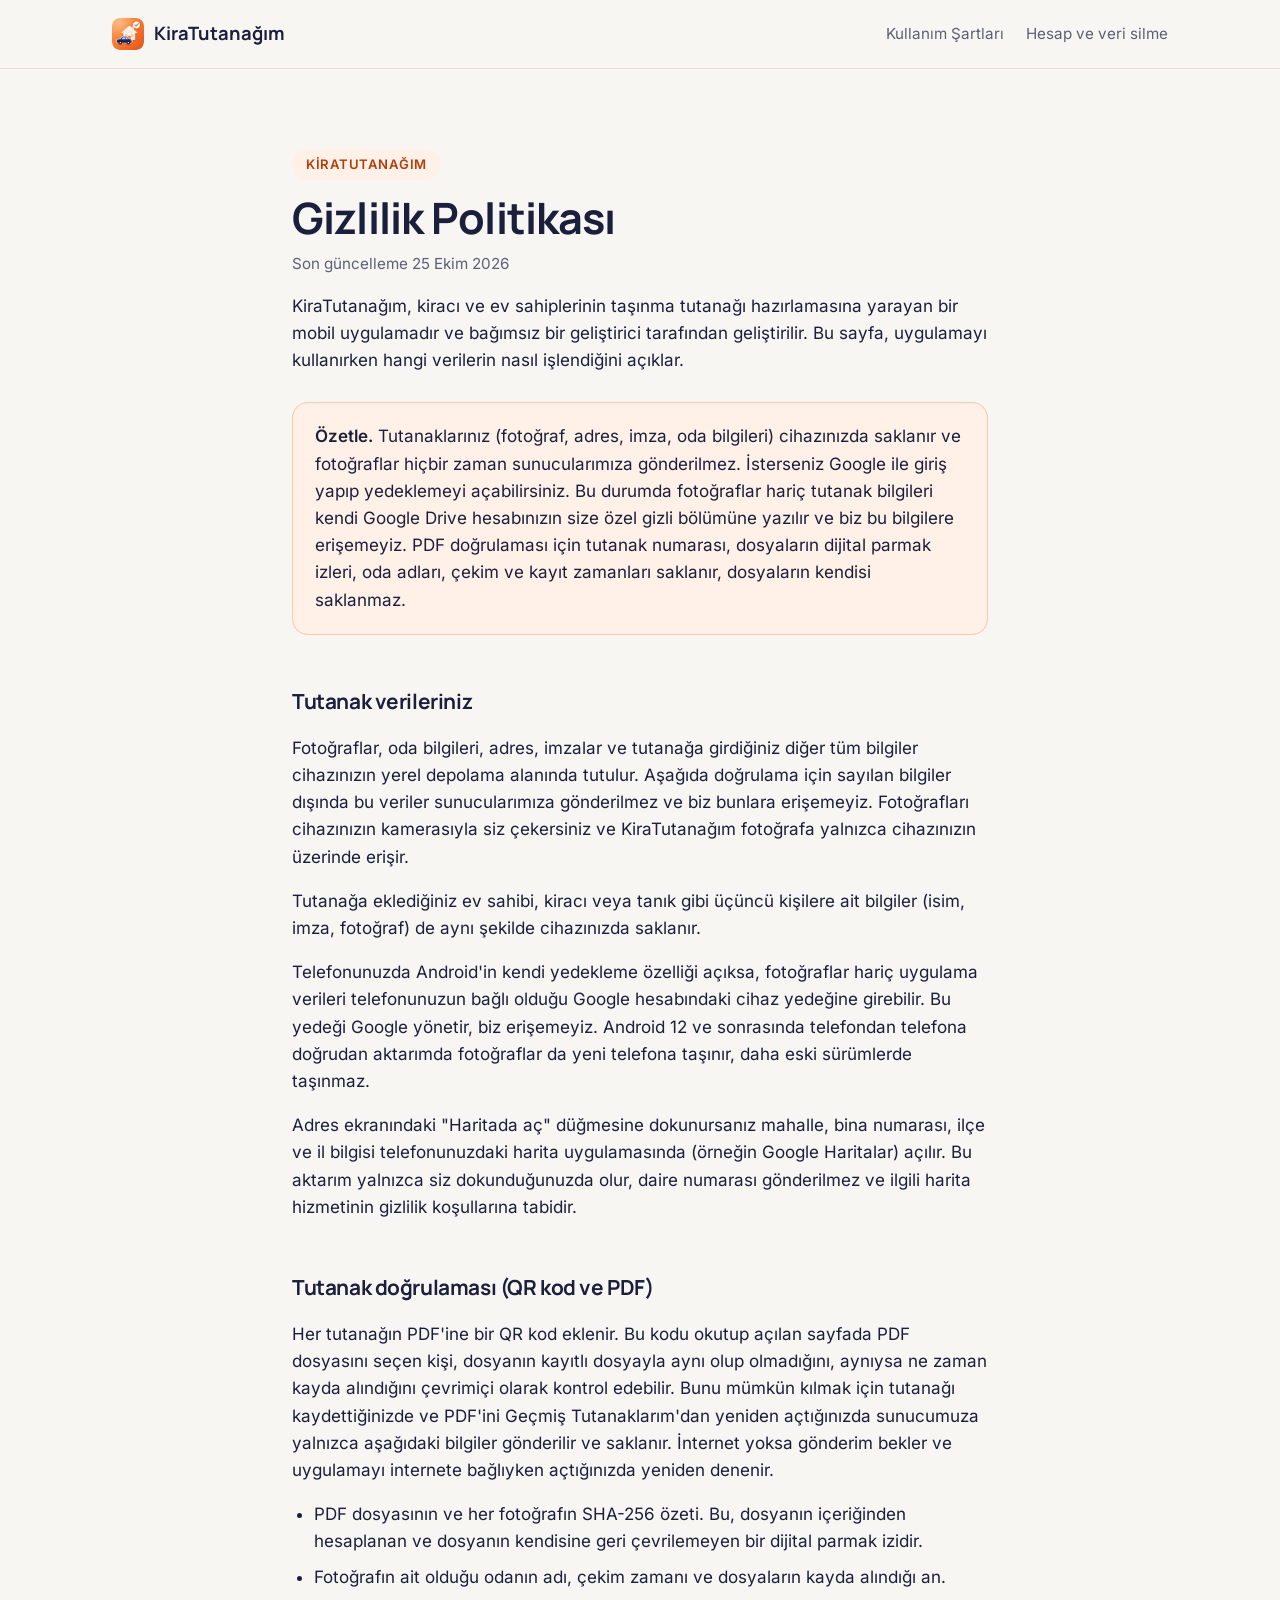
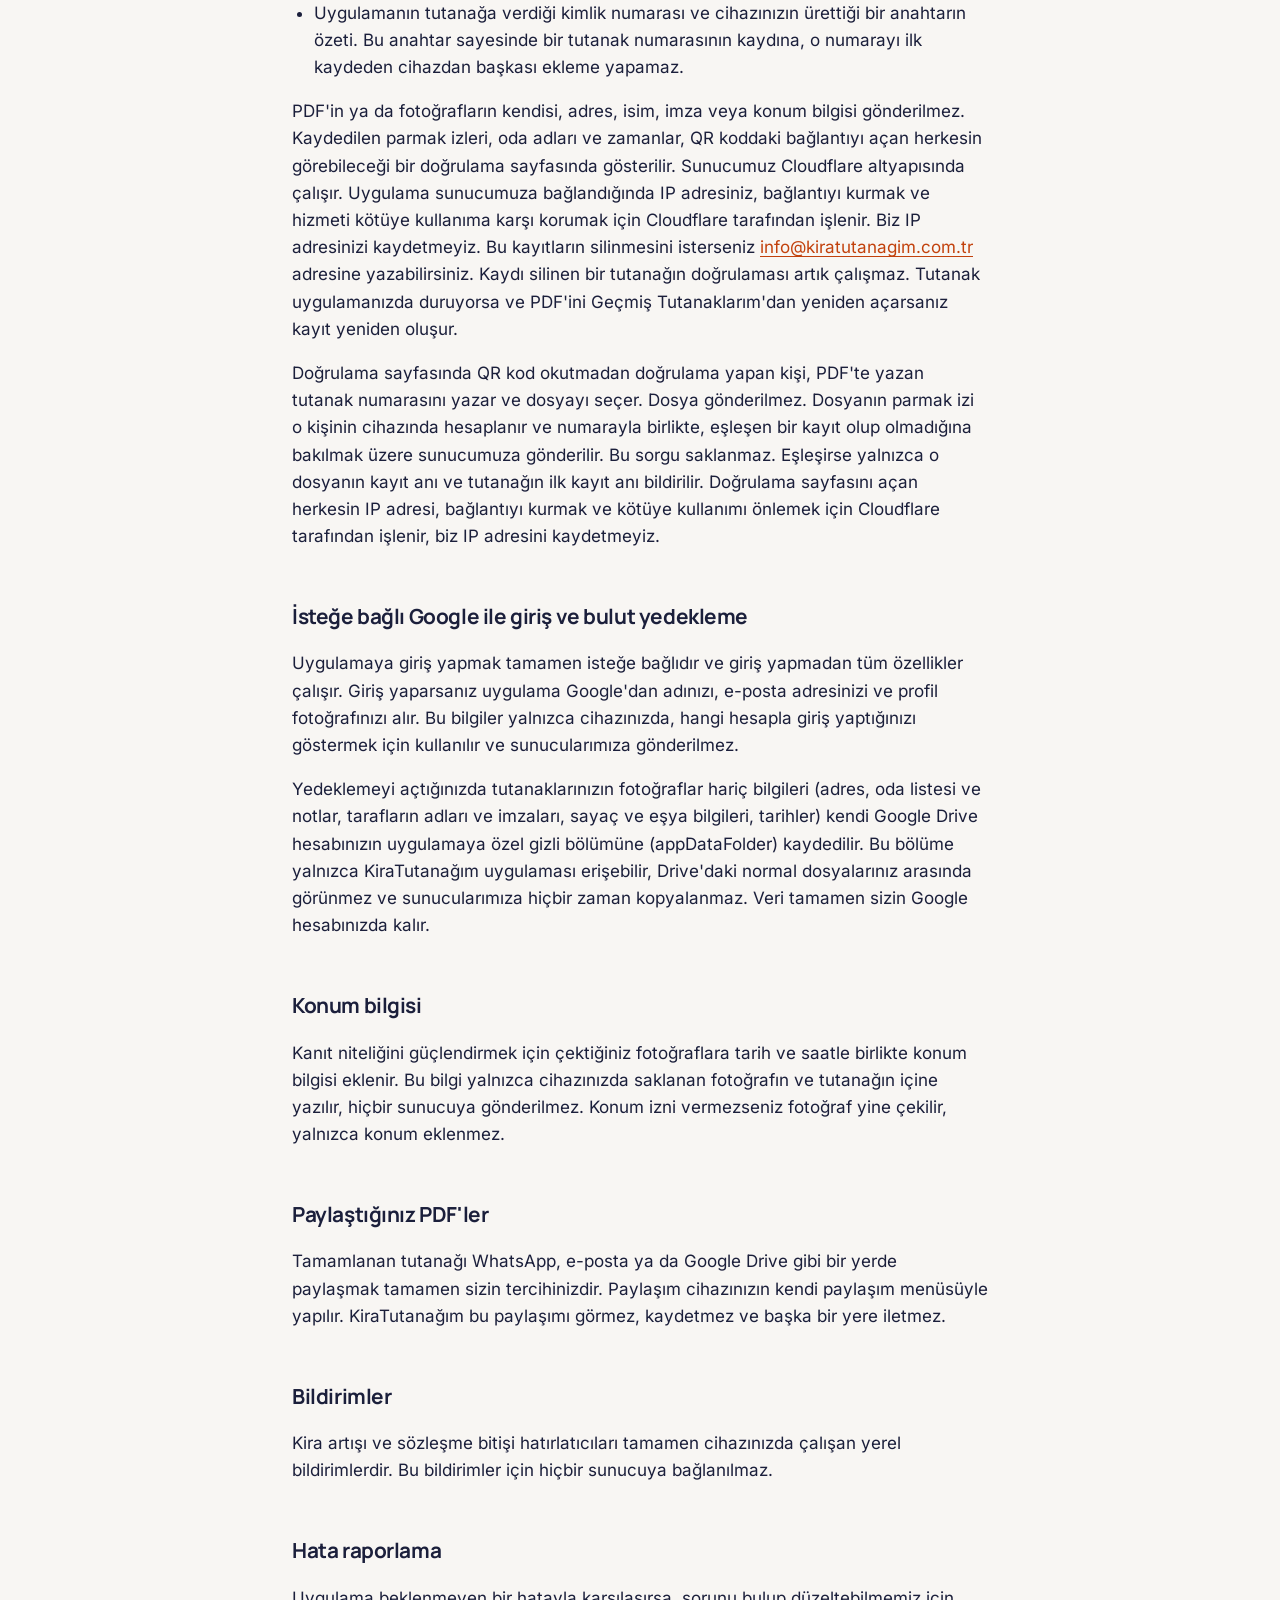
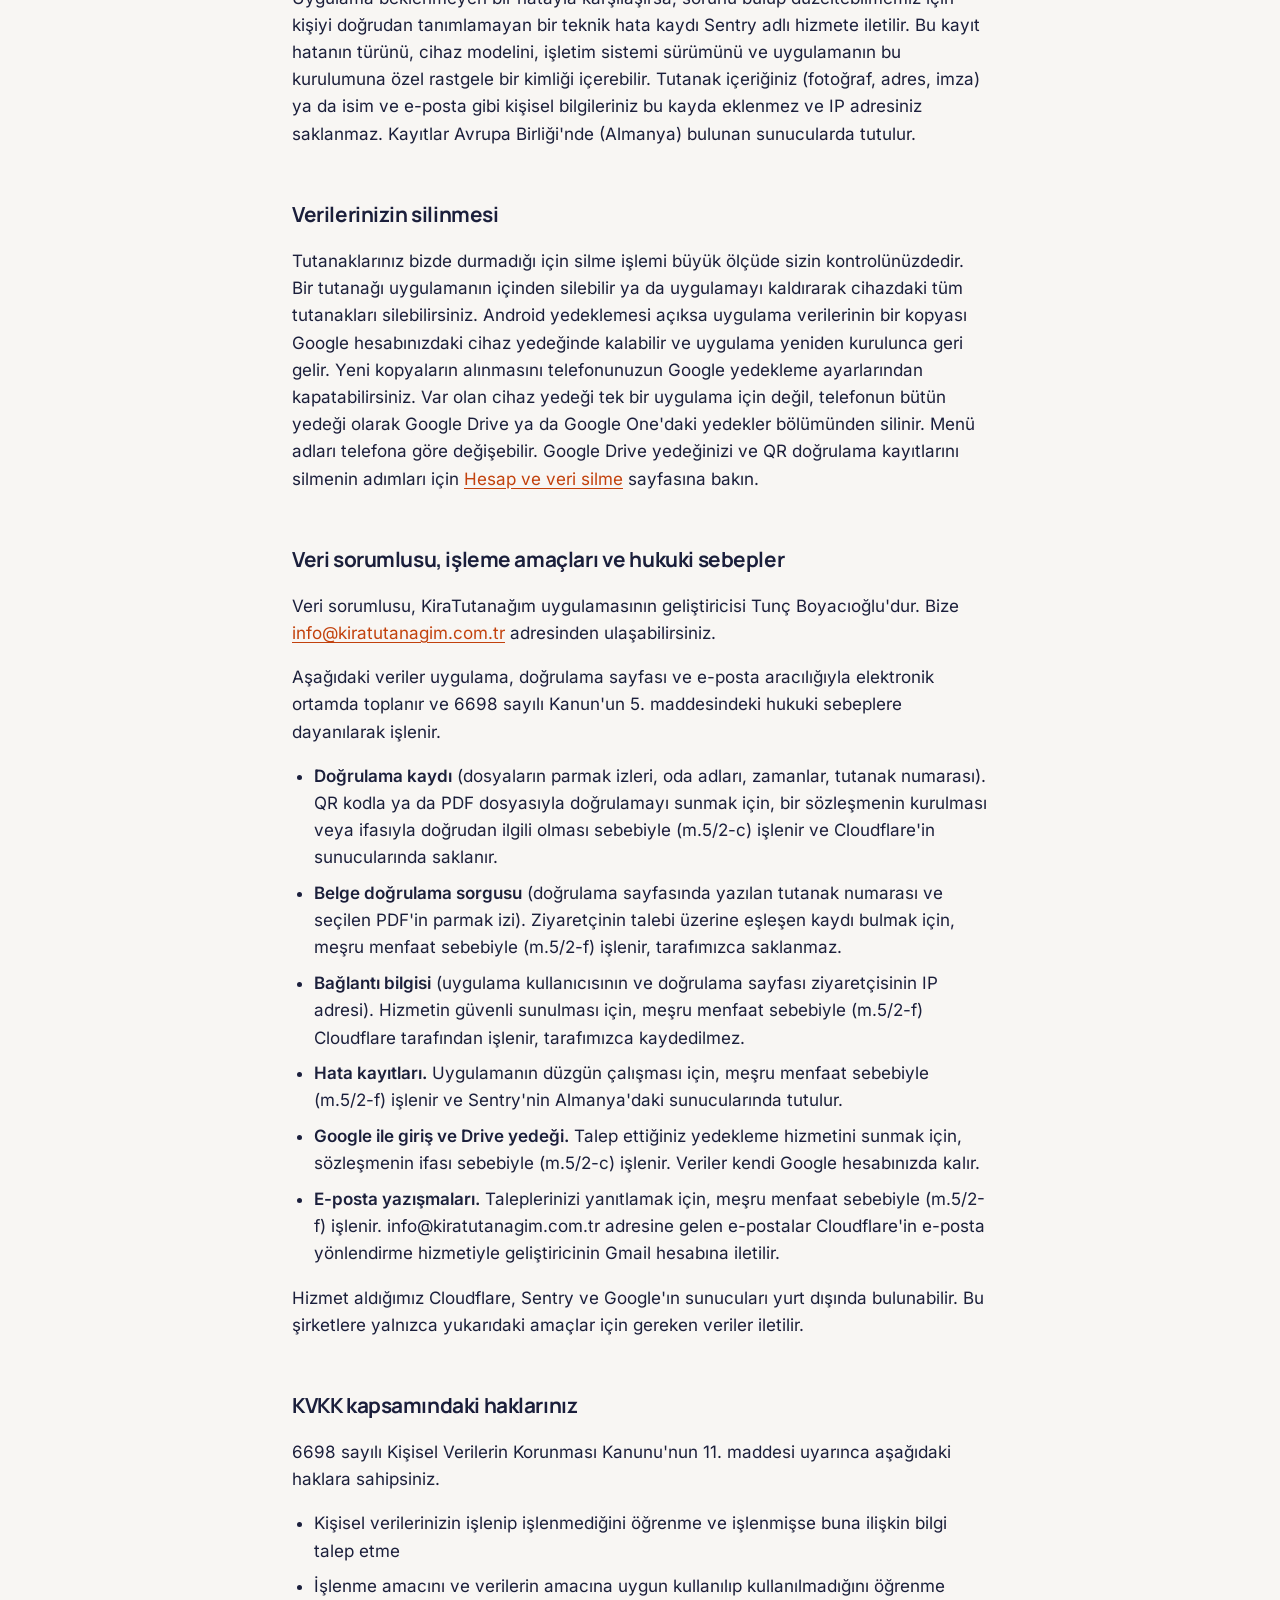
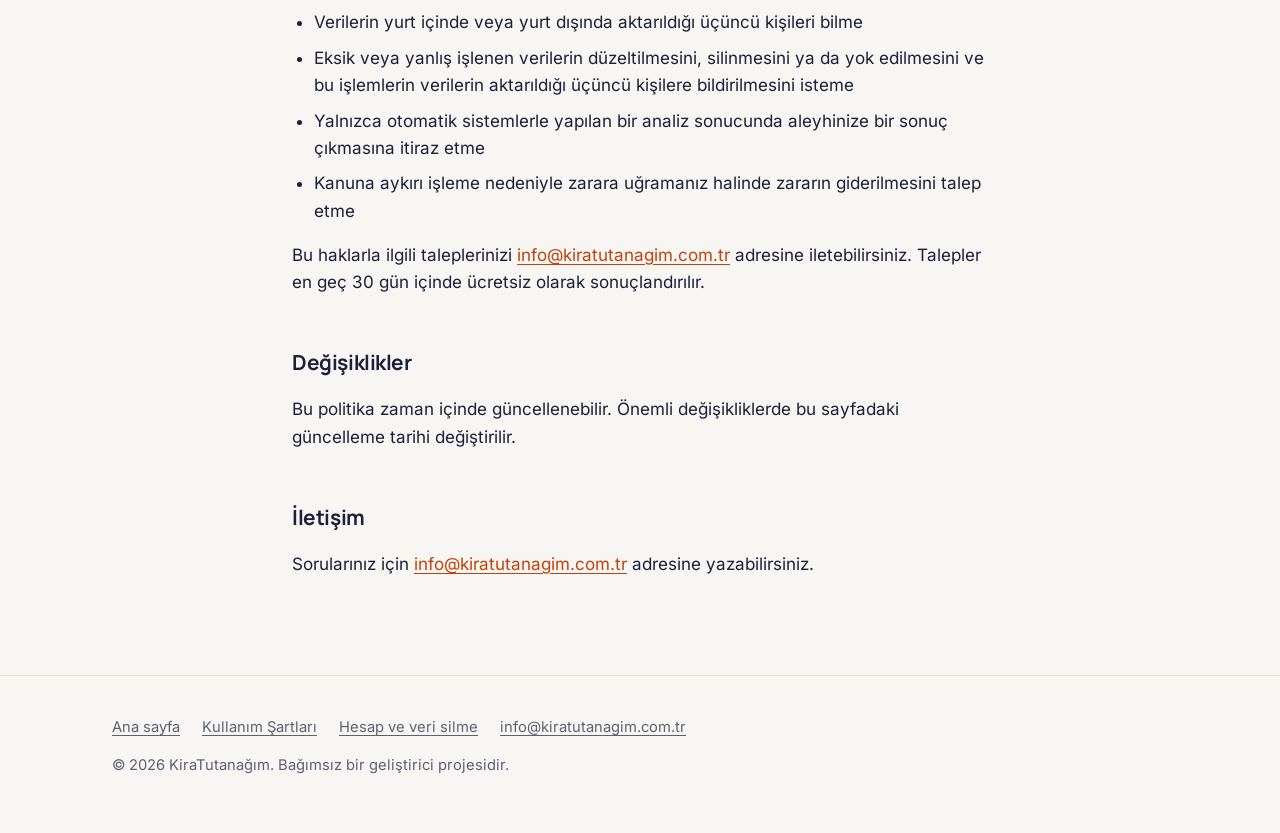
==== commit 31fa027c: "Site: doğrulama metinleri gerçekte olanla aynı, bozuk SSS bağlantısı, eski ad e-postada - QR okutmak" ====
--- a/gizlilik/index.html
+++ b/gizlilik/index.html
@@ -32,24 +32,24 @@
   <p>KiraTutanağım, kiracı ve ev sahiplerinin taşınma tutanağı hazırlamasına yarayan bir mobil uygulamadır ve bağımsız bir geliştirici tarafından geliştirilir. Bu sayfa, uygulamayı kullanırken hangi verilerin nasıl işlendiğini açıklar.</p>
 
   <div class="summary-card">
-    <p><strong>Özetle.</strong> Tutanaklarınız (fotoğraf, adres, imza, oda bilgileri) cihazınızda saklanır ve fotoğraflar hiçbir zaman sunucularımıza gönderilmez. İsterseniz Google ile giriş yapıp yedeklemeyi açabilirsiniz. Bu durumda fotoğraflar hariç tutanak bilgileri kendi Google Drive hesabınızın size özel gizli bölümüne yazılır ve biz bu bilgilere erişemeyiz. PDF'teki doğrulama QR kodu için yalnızca dosyaların dijital parmak izleri, oda adları ve kayıt zamanları saklanır.</p>
+    <p><strong>Özetle.</strong> Tutanaklarınız (fotoğraf, adres, imza, oda bilgileri) cihazınızda saklanır ve fotoğraflar hiçbir zaman sunucularımıza gönderilmez. İsterseniz Google ile giriş yapıp yedeklemeyi açabilirsiniz. Bu durumda fotoğraflar hariç tutanak bilgileri kendi Google Drive hesabınızın size özel gizli bölümüne yazılır ve biz bu bilgilere erişemeyiz. PDF doğrulaması için tutanak numarası, dosyaların dijital parmak izleri, oda adları, çekim ve kayıt zamanları saklanır, dosyaların kendisi saklanmaz.</p>
   </div>
 
   <h2>Tutanak verileriniz</h2>
-  <p>Fotoğraflar, oda bilgileri, adres, imzalar ve tutanağa girdiğiniz diğer tüm bilgiler cihazınızın yerel depolama alanında tutulur. Bu verilere biz de dahil olmak üzere kimse erişemez. Fotoğrafları cihazınızın kamerasıyla siz çekersiniz ve KiraTutanağım fotoğrafa yalnızca cihazınızın üzerinde erişir.</p>
+  <p>Fotoğraflar, oda bilgileri, adres, imzalar ve tutanağa girdiğiniz diğer tüm bilgiler cihazınızın yerel depolama alanında tutulur. Aşağıda doğrulama için sayılan bilgiler dışında bu veriler sunucularımıza gönderilmez ve biz bunlara erişemeyiz. Fotoğrafları cihazınızın kamerasıyla siz çekersiniz ve KiraTutanağım fotoğrafa yalnızca cihazınızın üzerinde erişir.</p>
   <p>Tutanağa eklediğiniz ev sahibi, kiracı veya tanık gibi üçüncü kişilere ait bilgiler (isim, imza, fotoğraf) de aynı şekilde cihazınızda saklanır.</p>
   <p>Telefonunuzda Android'in kendi yedekleme özelliği açıksa, fotoğraflar hariç uygulama verileri telefonunuzun bağlı olduğu Google hesabındaki cihaz yedeğine girebilir. Bu yedeği Google yönetir, biz erişemeyiz. Android 12 ve sonrasında telefondan telefona doğrudan aktarımda fotoğraflar da yeni telefona taşınır, daha eski sürümlerde taşınmaz.</p>
   <p>Adres ekranındaki "Haritada aç" düğmesine dokunursanız mahalle, bina numarası, ilçe ve il bilgisi telefonunuzdaki harita uygulamasında (örneğin Google Haritalar) açılır. Bu aktarım yalnızca siz dokunduğunuzda olur, daire numarası gönderilmez ve ilgili harita hizmetinin gizlilik koşullarına tabidir.</p>
 
   <h2>Tutanak doğrulaması (QR kod ve PDF)</h2>
-  <p>Her tutanağın PDF'ine bir QR kod eklenir. Bu kodu okutan kişi, elindeki PDF'in tutanak oluşturulduğu anda kayda alınan dosyayla aynı olup olmadığını çevrimiçi olarak kontrol edebilir. Bunu mümkün kılmak için tutanak kaydedildiğinde sunucumuza yalnızca aşağıdaki bilgiler gönderilir ve saklanır.</p>
+  <p>Her tutanağın PDF'ine bir QR kod eklenir. Bu kodu okutup açılan sayfada PDF dosyasını seçen kişi, dosyanın kayıtlı dosyayla aynı olup olmadığını, aynıysa ne zaman kayda alındığını çevrimiçi olarak kontrol edebilir. Bunu mümkün kılmak için tutanağı kaydettiğinizde ve PDF'ini Geçmiş Tutanaklarım'dan yeniden açtığınızda sunucumuza yalnızca aşağıdaki bilgiler gönderilir ve saklanır. İnternet yoksa gönderim bekler ve uygulamayı internete bağlıyken açtığınızda yeniden denenir.</p>
   <ul>
     <li>PDF dosyasının ve her fotoğrafın SHA-256 özeti. Bu, dosyanın içeriğinden hesaplanan ve dosyanın kendisine geri çevrilemeyen bir dijital parmak izidir.</li>
-    <li>Fotoğrafın ait olduğu odanın adı, çekim zamanı ve PDF'in kayda alındığı an.</li>
-    <li>Uygulamanın tutanağa verdiği kimlik numarası ve kayda yalnızca sizin cihazınızın ekleme yapabilmesi için cihazınızın ürettiği bir anahtarın özeti.</li>
+    <li>Fotoğrafın ait olduğu odanın adı, çekim zamanı ve dosyaların kayda alındığı an.</li>
+    <li>Uygulamanın tutanağa verdiği kimlik numarası ve cihazınızın ürettiği bir anahtarın özeti. Bu anahtar sayesinde bir tutanak numarasının kaydına, o numarayı ilk kaydeden cihazdan başkası ekleme yapamaz.</li>
   </ul>
-  <p>PDF'in ya da fotoğrafların kendisi, adres, isim, imza veya konum bilgisi gönderilmez. Kaydedilen parmak izleri, oda adları ve zamanlar, QR koddaki bağlantıyı açan herkesin görebileceği bir doğrulama sayfasında gösterilir. Sunucumuz Cloudflare altyapısında çalışır. Uygulama sunucumuza bağlandığında IP adresiniz, bağlantıyı kurmak ve hizmeti kötüye kullanıma karşı korumak için Cloudflare tarafından işlenir. Biz IP adresinizi kaydetmeyiz. Bu kayıtların silinmesini isterseniz <a href="mailto:info@kiratutanagim.com.tr">info@kiratutanagim.com.tr</a> adresine yazabilirsiniz. Silinen bir tutanağın QR doğrulaması artık çalışmaz.</p>
-  <p>Doğrulama sayfasında QR kod okutmadan doğrulama yapan kişi, PDF'te yazan tutanak numarasını yazar ve dosyayı seçer. Dosya gönderilmez. Dosyanın parmak izi o kişinin cihazında hesaplanır ve numarayla birlikte, eşleşen bir kayıt olup olmadığına bakılmak üzere sunucumuza gönderilir. Bu sorgu saklanmaz. Eşleşirse yalnızca kayıt anı gösterilir. Doğrulama sayfasını açan herkesin IP adresi, bağlantıyı kurmak ve kötüye kullanımı önlemek için Cloudflare tarafından işlenir, biz IP adresini kaydetmeyiz.</p>
+  <p>PDF'in ya da fotoğrafların kendisi, adres, isim, imza veya konum bilgisi gönderilmez. Kaydedilen parmak izleri, oda adları ve zamanlar, QR koddaki bağlantıyı açan herkesin görebileceği bir doğrulama sayfasında gösterilir. Sunucumuz Cloudflare altyapısında çalışır. Uygulama sunucumuza bağlandığında IP adresiniz, bağlantıyı kurmak ve hizmeti kötüye kullanıma karşı korumak için Cloudflare tarafından işlenir. Biz IP adresinizi kaydetmeyiz. Bu kayıtların silinmesini isterseniz <a href="mailto:info@kiratutanagim.com.tr">info@kiratutanagim.com.tr</a> adresine yazabilirsiniz. Kaydı silinen bir tutanağın doğrulaması artık çalışmaz. Tutanak uygulamanızda duruyorsa ve PDF'ini Geçmiş Tutanaklarım'dan yeniden açarsanız kayıt yeniden oluşur.</p>
+  <p>Doğrulama sayfasında QR kod okutmadan doğrulama yapan kişi, PDF'te yazan tutanak numarasını yazar ve dosyayı seçer. Dosya gönderilmez. Dosyanın parmak izi o kişinin cihazında hesaplanır ve numarayla birlikte, eşleşen bir kayıt olup olmadığına bakılmak üzere sunucumuza gönderilir. Bu sorgu saklanmaz. Eşleşirse yalnızca o dosyanın kayıt anı ve tutanağın ilk kayıt anı bildirilir. Doğrulama sayfasını açan herkesin IP adresi, bağlantıyı kurmak ve kötüye kullanımı önlemek için Cloudflare tarafından işlenir, biz IP adresini kaydetmeyiz.</p>
 
   <h2>İsteğe bağlı Google ile giriş ve bulut yedekleme</h2>
   <p>Uygulamaya giriş yapmak tamamen isteğe bağlıdır ve giriş yapmadan tüm özellikler çalışır. Giriş yaparsanız uygulama Google'dan adınızı, e-posta adresinizi ve profil fotoğrafınızı alır. Bu bilgiler yalnızca cihazınızda, hangi hesapla giriş yaptığınızı göstermek için kullanılır ve sunucularımıza gönderilmez.</p>
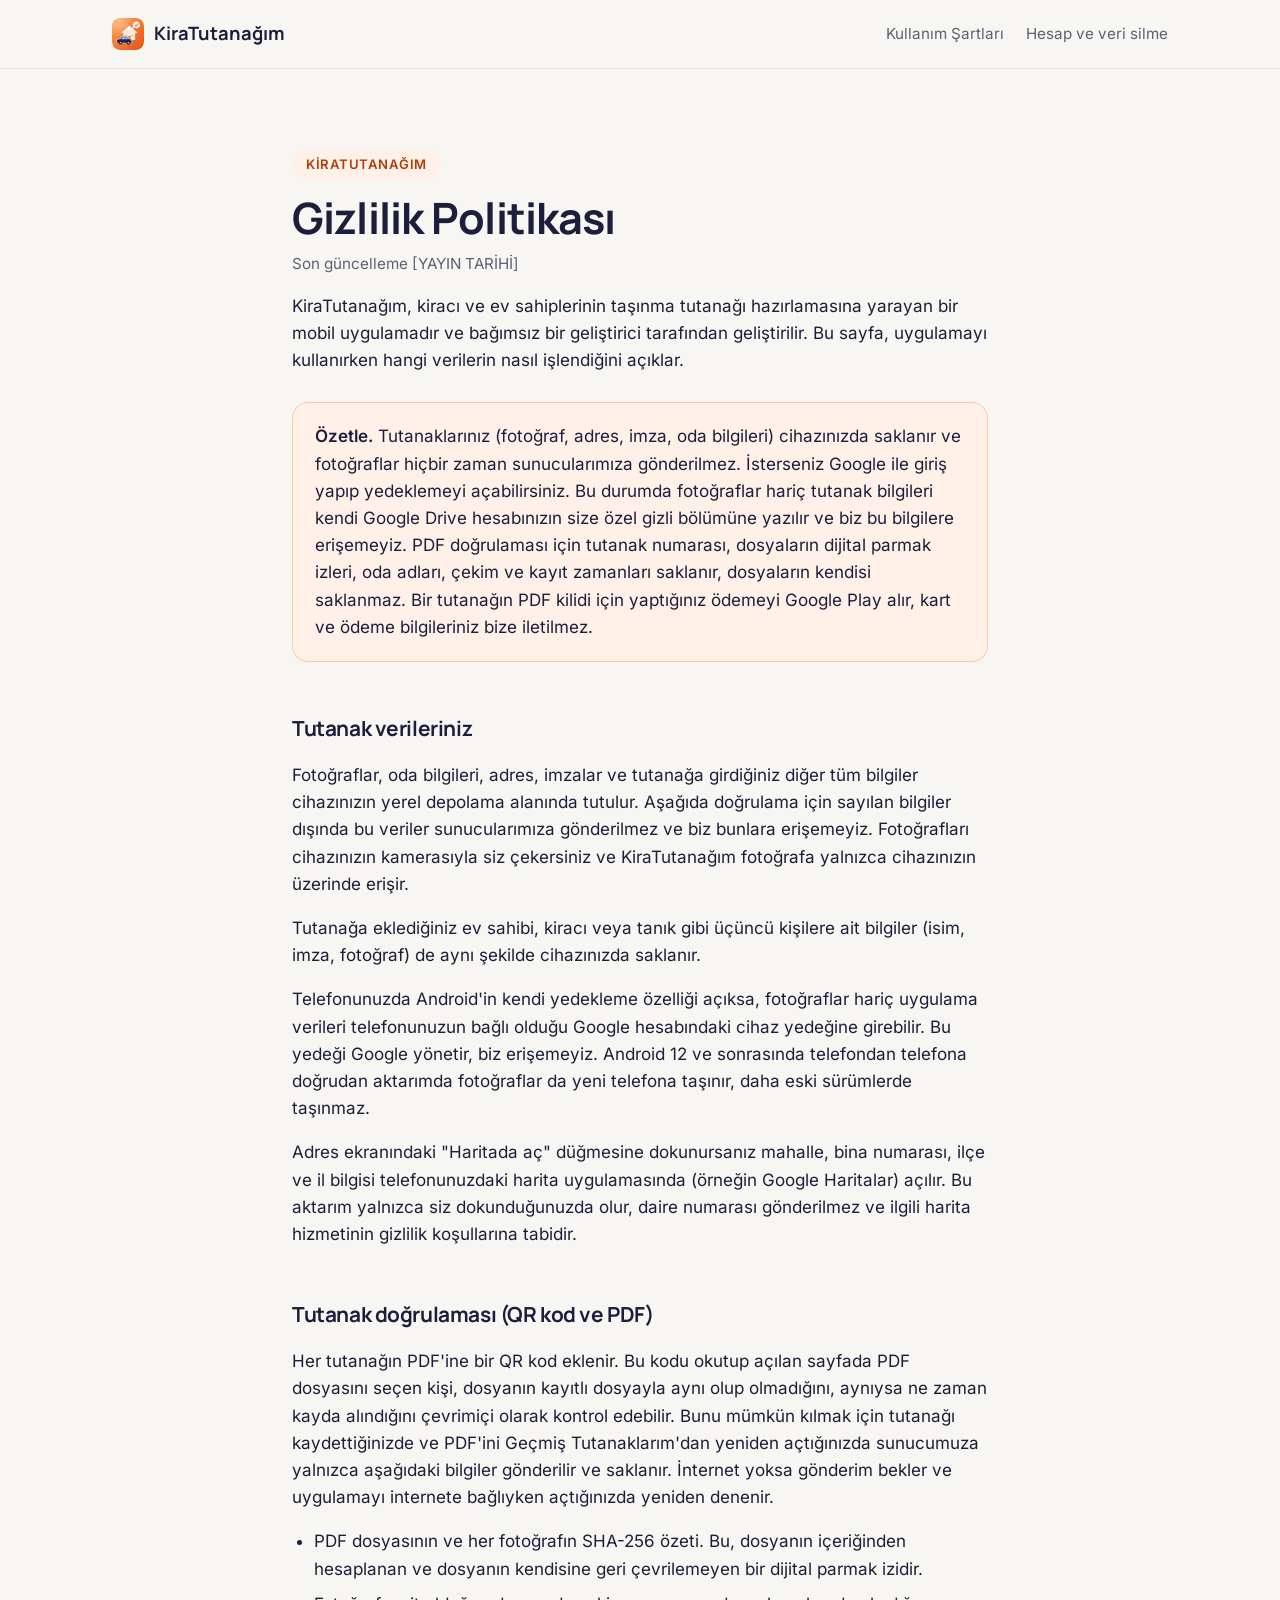
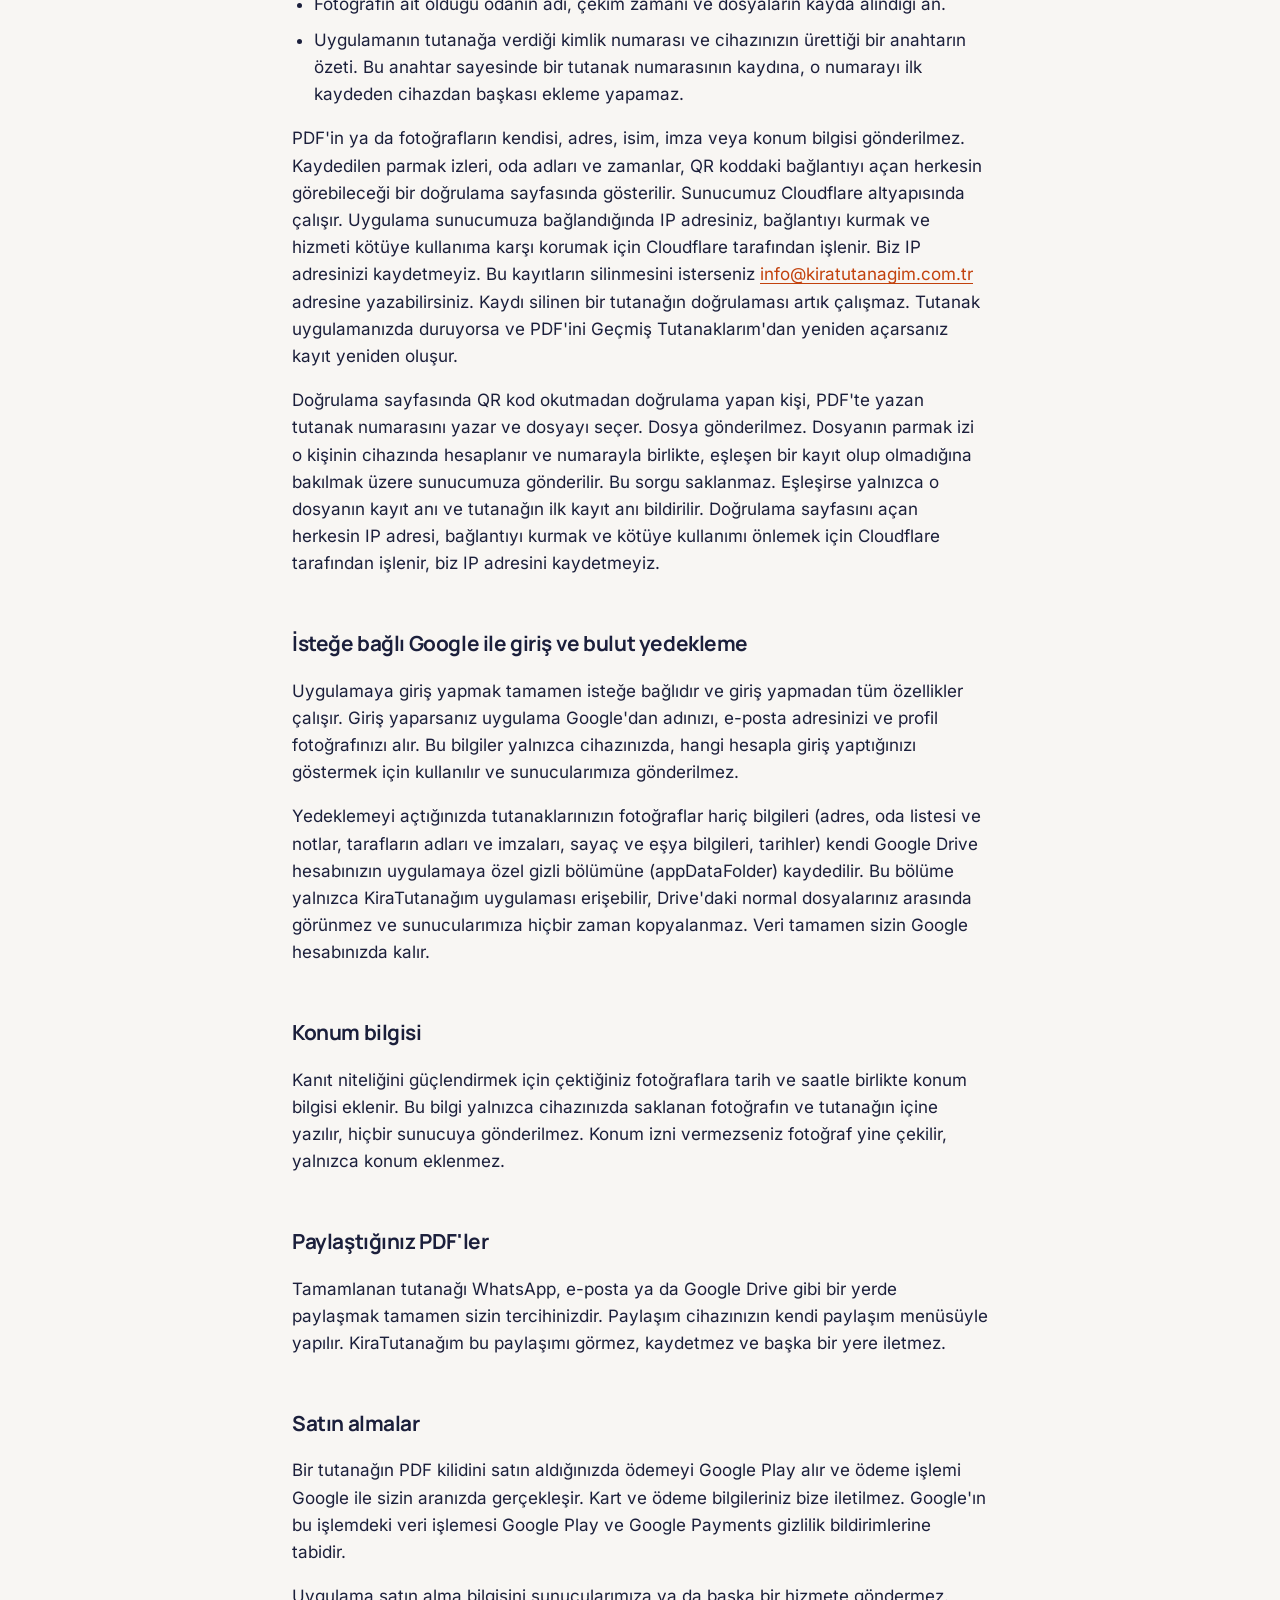
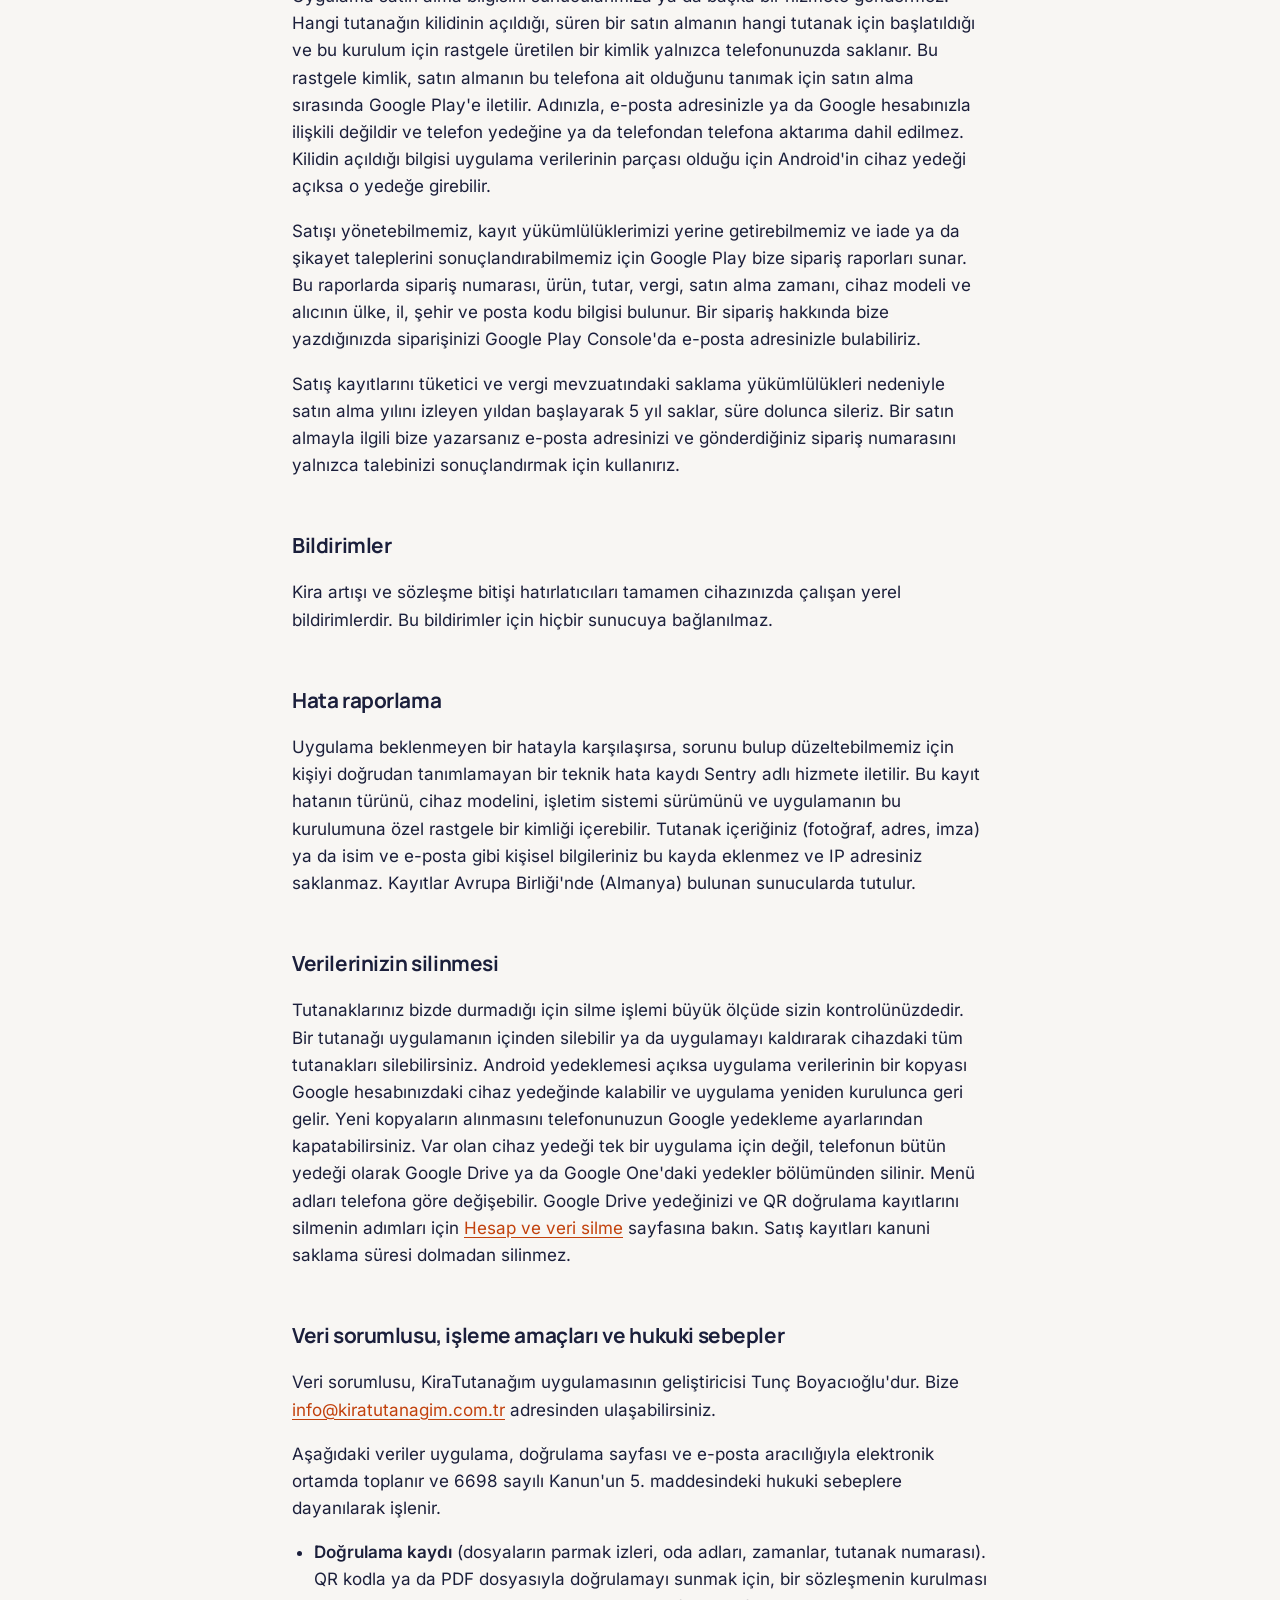
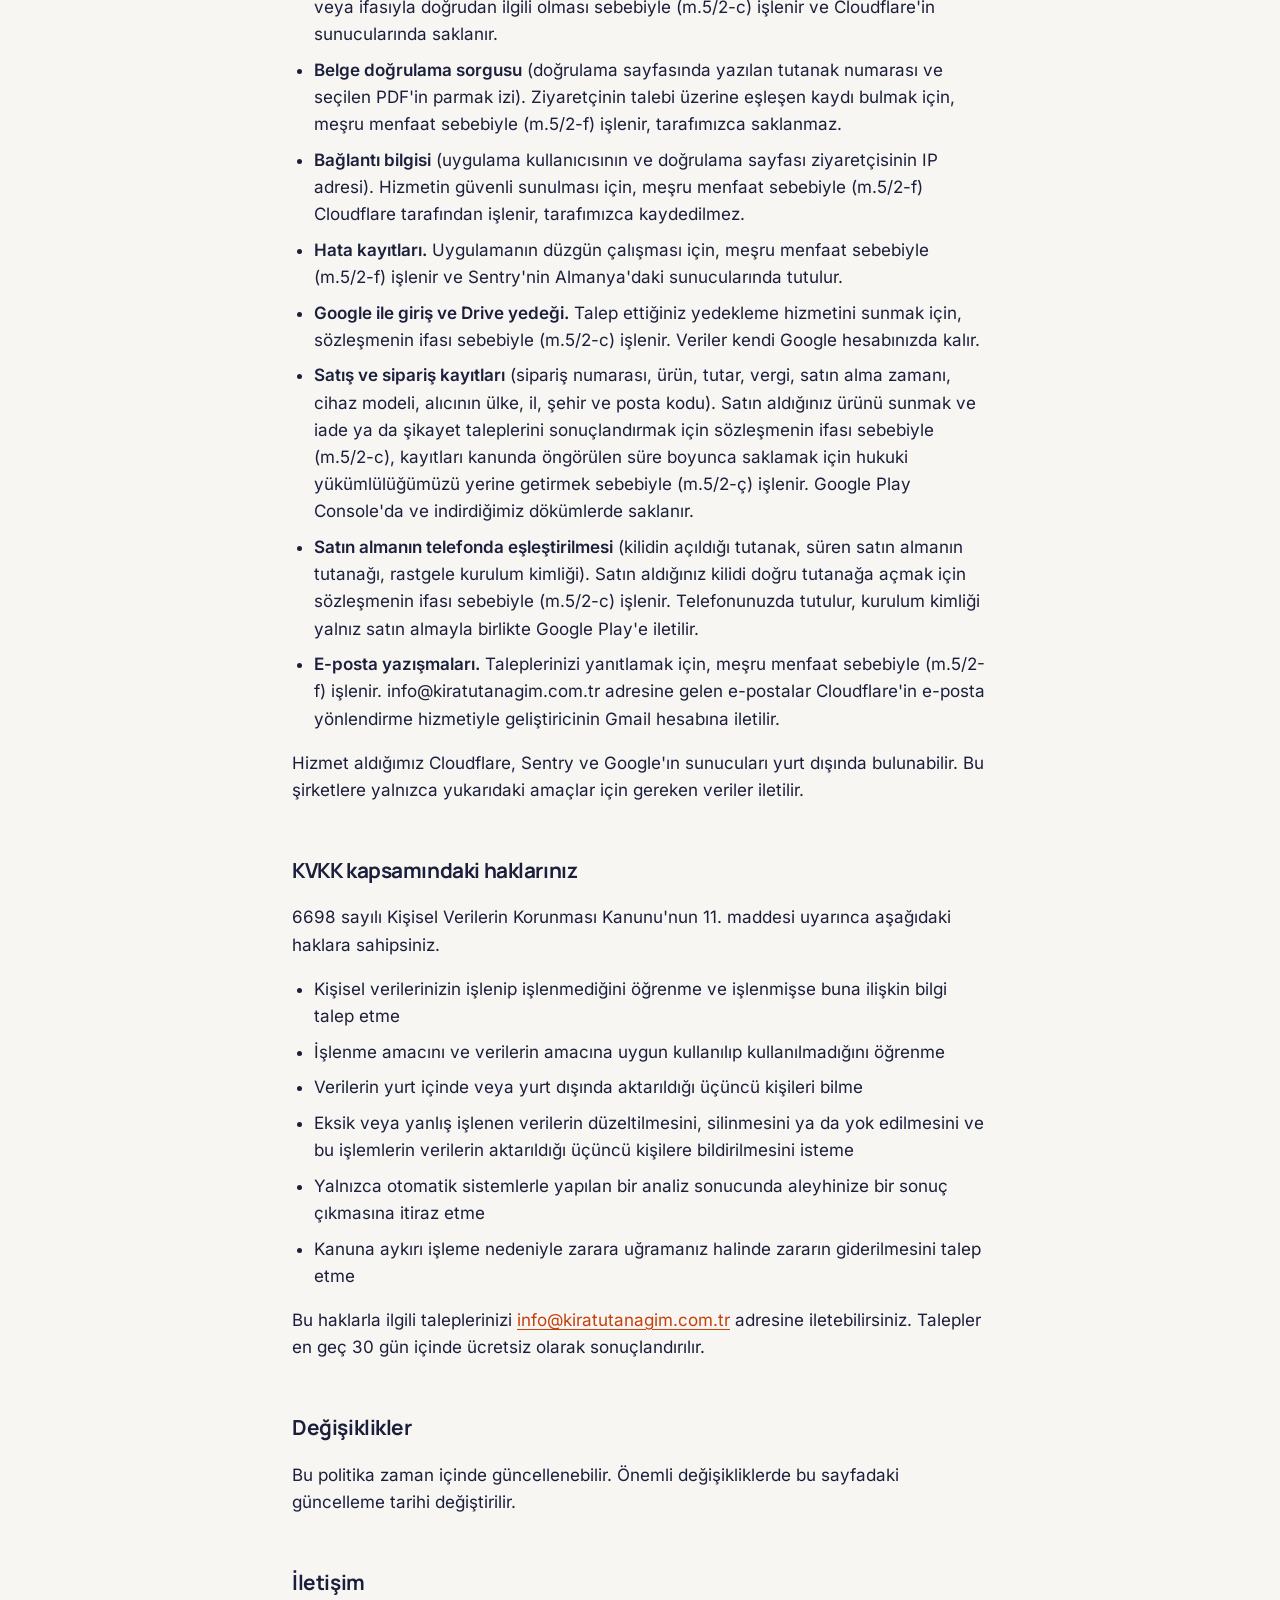
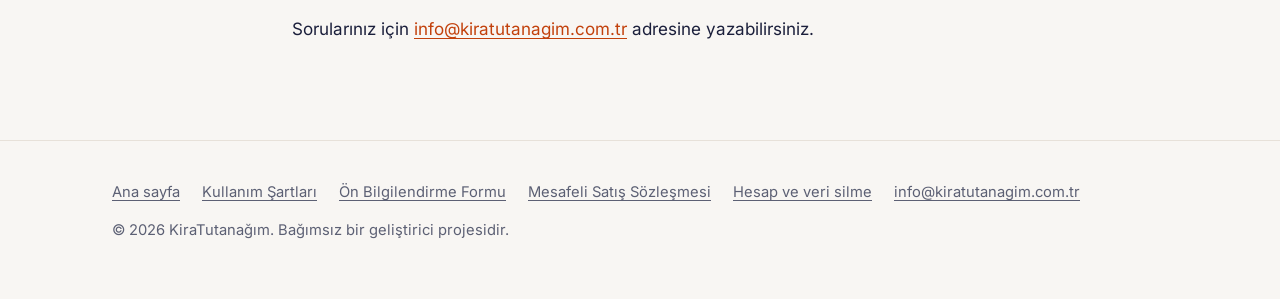
==== commit 19bc038a: "Ödeme metinleri: ön bilgilendirme, mesafeli satış, gizlilik ve şartlar (yayına hazır değil) - Yeni s" ====
--- a/gizlilik/index.html
+++ b/gizlilik/index.html
@@ -27,12 +27,12 @@
 <main class="wrap doc">
   <span class="eyebrow">KiraTutanağım</span>
   <h1>Gizlilik Politikası</h1>
-  <p class="updated">Son güncelleme 25 Ekim 2026</p>
+  <p class="updated">Son güncelleme [YAYIN TARİHİ]</p>
 
   <p>KiraTutanağım, kiracı ve ev sahiplerinin taşınma tutanağı hazırlamasına yarayan bir mobil uygulamadır ve bağımsız bir geliştirici tarafından geliştirilir. Bu sayfa, uygulamayı kullanırken hangi verilerin nasıl işlendiğini açıklar.</p>
 
   <div class="summary-card">
-    <p><strong>Özetle.</strong> Tutanaklarınız (fotoğraf, adres, imza, oda bilgileri) cihazınızda saklanır ve fotoğraflar hiçbir zaman sunucularımıza gönderilmez. İsterseniz Google ile giriş yapıp yedeklemeyi açabilirsiniz. Bu durumda fotoğraflar hariç tutanak bilgileri kendi Google Drive hesabınızın size özel gizli bölümüne yazılır ve biz bu bilgilere erişemeyiz. PDF doğrulaması için tutanak numarası, dosyaların dijital parmak izleri, oda adları, çekim ve kayıt zamanları saklanır, dosyaların kendisi saklanmaz.</p>
+    <p><strong>Özetle.</strong> Tutanaklarınız (fotoğraf, adres, imza, oda bilgileri) cihazınızda saklanır ve fotoğraflar hiçbir zaman sunucularımıza gönderilmez. İsterseniz Google ile giriş yapıp yedeklemeyi açabilirsiniz. Bu durumda fotoğraflar hariç tutanak bilgileri kendi Google Drive hesabınızın size özel gizli bölümüne yazılır ve biz bu bilgilere erişemeyiz. PDF doğrulaması için tutanak numarası, dosyaların dijital parmak izleri, oda adları, çekim ve kayıt zamanları saklanır, dosyaların kendisi saklanmaz. Bir tutanağın PDF kilidi için yaptığınız ödemeyi Google Play alır, kart ve ödeme bilgileriniz bize iletilmez.</p>
   </div>
 
   <h2>Tutanak verileriniz</h2>
@@ -61,6 +61,12 @@
   <h2>Paylaştığınız PDF'ler</h2>
   <p>Tamamlanan tutanağı WhatsApp, e-posta ya da Google Drive gibi bir yerde paylaşmak tamamen sizin tercihinizdir. Paylaşım cihazınızın kendi paylaşım menüsüyle yapılır. KiraTutanağım bu paylaşımı görmez, kaydetmez ve başka bir yere iletmez.</p>
 
+  <h2>Satın almalar</h2>
+  <p>Bir tutanağın PDF kilidini satın aldığınızda ödemeyi Google Play alır ve ödeme işlemi Google ile sizin aranızda gerçekleşir. Kart ve ödeme bilgileriniz bize iletilmez. Google'ın bu işlemdeki veri işlemesi Google Play ve Google Payments gizlilik bildirimlerine tabidir.</p>
+  <p>Uygulama satın alma bilgisini sunucularımıza ya da başka bir hizmete göndermez. Hangi tutanağın kilidinin açıldığı, süren bir satın almanın hangi tutanak için başlatıldığı ve bu kurulum için rastgele üretilen bir kimlik yalnızca telefonunuzda saklanır. Bu rastgele kimlik, satın almanın bu telefona ait olduğunu tanımak için satın alma sırasında Google Play'e iletilir. Adınızla, e-posta adresinizle ya da Google hesabınızla ilişkili değildir ve telefon yedeğine ya da telefondan telefona aktarıma dahil edilmez. Kilidin açıldığı bilgisi uygulama verilerinin parçası olduğu için Android'in cihaz yedeği açıksa o yedeğe girebilir.</p>
+  <p>Satışı yönetebilmemiz, kayıt yükümlülüklerimizi yerine getirebilmemiz ve iade ya da şikayet taleplerini sonuçlandırabilmemiz için Google Play bize sipariş raporları sunar. Bu raporlarda sipariş numarası, ürün, tutar, vergi, satın alma zamanı, cihaz modeli ve alıcının ülke, il, şehir ve posta kodu bilgisi bulunur. Bir sipariş hakkında bize yazdığınızda siparişinizi Google Play Console'da e-posta adresinizle bulabiliriz.</p>
+  <p>Satış kayıtlarını tüketici ve vergi mevzuatındaki saklama yükümlülükleri nedeniyle satın alma yılını izleyen yıldan başlayarak 5 yıl saklar, süre dolunca sileriz. Bir satın almayla ilgili bize yazarsanız e-posta adresinizi ve gönderdiğiniz sipariş numarasını yalnızca talebinizi sonuçlandırmak için kullanırız.</p>
+
   <h2>Bildirimler</h2>
   <p>Kira artışı ve sözleşme bitişi hatırlatıcıları tamamen cihazınızda çalışan yerel bildirimlerdir. Bu bildirimler için hiçbir sunucuya bağlanılmaz.</p>
 
@@ -68,7 +74,7 @@
   <p>Uygulama beklenmeyen bir hatayla karşılaşırsa, sorunu bulup düzeltebilmemiz için kişiyi doğrudan tanımlamayan bir teknik hata kaydı Sentry adlı hizmete iletilir. Bu kayıt hatanın türünü, cihaz modelini, işletim sistemi sürümünü ve uygulamanın bu kurulumuna özel rastgele bir kimliği içerebilir. Tutanak içeriğiniz (fotoğraf, adres, imza) ya da isim ve e-posta gibi kişisel bilgileriniz bu kayda eklenmez ve IP adresiniz saklanmaz. Kayıtlar Avrupa Birliği'nde (Almanya) bulunan sunucularda tutulur.</p>
 
   <h2>Verilerinizin silinmesi</h2>
-  <p>Tutanaklarınız bizde durmadığı için silme işlemi büyük ölçüde sizin kontrolünüzdedir. Bir tutanağı uygulamanın içinden silebilir ya da uygulamayı kaldırarak cihazdaki tüm tutanakları silebilirsiniz. Android yedeklemesi açıksa uygulama verilerinin bir kopyası Google hesabınızdaki cihaz yedeğinde kalabilir ve uygulama yeniden kurulunca geri gelir. Yeni kopyaların alınmasını telefonunuzun Google yedekleme ayarlarından kapatabilirsiniz. Var olan cihaz yedeği tek bir uygulama için değil, telefonun bütün yedeği olarak Google Drive ya da Google One'daki yedekler bölümünden silinir. Menü adları telefona göre değişebilir. Google Drive yedeğinizi ve QR doğrulama kayıtlarını silmenin adımları için <a href="../hesap-silme/">Hesap ve veri silme</a> sayfasına bakın.</p>
+  <p>Tutanaklarınız bizde durmadığı için silme işlemi büyük ölçüde sizin kontrolünüzdedir. Bir tutanağı uygulamanın içinden silebilir ya da uygulamayı kaldırarak cihazdaki tüm tutanakları silebilirsiniz. Android yedeklemesi açıksa uygulama verilerinin bir kopyası Google hesabınızdaki cihaz yedeğinde kalabilir ve uygulama yeniden kurulunca geri gelir. Yeni kopyaların alınmasını telefonunuzun Google yedekleme ayarlarından kapatabilirsiniz. Var olan cihaz yedeği tek bir uygulama için değil, telefonun bütün yedeği olarak Google Drive ya da Google One'daki yedekler bölümünden silinir. Menü adları telefona göre değişebilir. Google Drive yedeğinizi ve QR doğrulama kayıtlarını silmenin adımları için <a href="../hesap-silme/">Hesap ve veri silme</a> sayfasına bakın. Satış kayıtları kanuni saklama süresi dolmadan silinmez.</p>
 
   <h2>Veri sorumlusu, işleme amaçları ve hukuki sebepler</h2>
   <p>Veri sorumlusu, KiraTutanağım uygulamasının geliştiricisi Tunç Boyacıoğlu'dur. Bize <a href="mailto:info@kiratutanagim.com.tr">info@kiratutanagim.com.tr</a> adresinden ulaşabilirsiniz.</p>
@@ -79,6 +85,8 @@
     <li><strong>Bağlantı bilgisi</strong> (uygulama kullanıcısının ve doğrulama sayfası ziyaretçisinin IP adresi). Hizmetin güvenli sunulması için, meşru menfaat sebebiyle (m.5/2-f) Cloudflare tarafından işlenir, tarafımızca kaydedilmez.</li>
     <li><strong>Hata kayıtları.</strong> Uygulamanın düzgün çalışması için, meşru menfaat sebebiyle (m.5/2-f) işlenir ve Sentry'nin Almanya'daki sunucularında tutulur.</li>
     <li><strong>Google ile giriş ve Drive yedeği.</strong> Talep ettiğiniz yedekleme hizmetini sunmak için, sözleşmenin ifası sebebiyle (m.5/2-c) işlenir. Veriler kendi Google hesabınızda kalır.</li>
+    <li><strong>Satış ve sipariş kayıtları</strong> (sipariş numarası, ürün, tutar, vergi, satın alma zamanı, cihaz modeli, alıcının ülke, il, şehir ve posta kodu). Satın aldığınız ürünü sunmak ve iade ya da şikayet taleplerini sonuçlandırmak için sözleşmenin ifası sebebiyle (m.5/2-c), kayıtları kanunda öngörülen süre boyunca saklamak için hukuki yükümlülüğümüzü yerine getirmek sebebiyle (m.5/2-ç) işlenir. Google Play Console'da ve indirdiğimiz dökümlerde saklanır.</li>
+    <li><strong>Satın almanın telefonda eşleştirilmesi</strong> (kilidin açıldığı tutanak, süren satın almanın tutanağı, rastgele kurulum kimliği). Satın aldığınız kilidi doğru tutanağa açmak için sözleşmenin ifası sebebiyle (m.5/2-c) işlenir. Telefonunuzda tutulur, kurulum kimliği yalnız satın almayla birlikte Google Play'e iletilir.</li>
     <li><strong>E-posta yazışmaları.</strong> Taleplerinizi yanıtlamak için, meşru menfaat sebebiyle (m.5/2-f) işlenir. info@kiratutanagim.com.tr adresine gelen e-postalar Cloudflare'in e-posta yönlendirme hizmetiyle geliştiricinin Gmail hesabına iletilir.</li>
   </ul>
   <p>Hizmet aldığımız Cloudflare, Sentry ve Google'ın sunucuları yurt dışında bulunabilir. Bu şirketlere yalnızca yukarıdaki amaçlar için gereken veriler iletilir.</p>
@@ -107,6 +115,8 @@
     <nav class="footer-links" aria-label="Alt menü">
       <a href="../">Ana sayfa</a>
       <a href="../kullanim-sartlari/">Kullanım Şartları</a>
+      <a href="../on-bilgilendirme/">Ön Bilgilendirme Formu</a>
+      <a href="../mesafeli-satis-sozlesmesi/">Mesafeli Satış Sözleşmesi</a>
       <a href="../hesap-silme/">Hesap ve veri silme</a>
       <a href="mailto:info@kiratutanagim.com.tr">info@kiratutanagim.com.tr</a>
     </nav>
--- a/assets/site.css
+++ b/assets/site.css
@@ -131,12 +131,21 @@
 
 .site-nav { display: flex; gap: 22px; font-size: 0.95rem; }
 
-.site-nav a { color: var(--text-2); text-decoration: none; }
+/* Menü yazıları satır kırmasın; sığmazsa menü marka adının üstüne binmek yerine alt satıra iner */
+.site-header .wrap { flex-wrap: wrap; row-gap: 6px; }
+
+.site-nav a { color: var(--text-2); text-decoration: none; white-space: nowrap; }
 
 .site-nav a:hover { color: var(--text); }
 
+.nav-short { display: none; }
+
+/* Telefonda menü tek satıra sığsın: Gizlilik alt bilgide de var, Sık sorulanlar kısa adıyla */
 @media (max-width: 560px) {
+  .site-nav { gap: 18px; }
   .site-nav .nav-optional { display: none; }
+  .nav-long { display: none; }
+  .nav-short { display: inline; }
 }
 
 /* Düğmeler */
@@ -209,6 +218,28 @@
 .cta-row { display: flex; flex-wrap: wrap; align-items: center; gap: 12px; }
 
 .hero .note { margin: 18px 0 0; color: var(--text-2); font-size: 0.9rem; }
+
+/* Eline PDF gelen ziyaretçi (ev sahibi, avukat) doğrulamanın yolunu sayfa açılır açılmaz görsün */
+.hero-verify {
+  display: inline-flex;
+  align-items: center;
+  gap: 10px;
+  margin-top: 22px;
+  padding: 12px 16px;
+  border-radius: 14px;
+  border: 1px solid var(--border);
+  background: var(--surface);
+  color: var(--text);
+  font-size: 0.98rem;
+  text-decoration: none;
+  box-shadow: var(--shadow);
+}
+
+.hero-verify .icon { width: 20px; height: 20px; flex: none; color: var(--accent); }
+.hero-verify strong { color: var(--accent); }
+.hero-verify-arrow { color: var(--accent); font-weight: 700; }
+.hero-verify:hover { border-color: var(--accent); }
+.hero-verify:focus-visible { outline: 3px solid var(--accent); outline-offset: 3px; }
 
 .hero-visual {
   position: relative;
@@ -585,3 +616,8 @@
 @media (prefers-reduced-motion: reduce) {
   * { scroll-behavior: auto !important; }
 }
+
+/* Ön bilgilendirme ve sözleşme sayfalarındaki satıcı, platform ve fiyat tabloları */
+.doc .info-table { width: 100%; max-width: 68ch; border-collapse: collapse; margin: 14px 0 10px; }
+.doc .info-table th, .doc .info-table td { text-align: left; vertical-align: top; padding: 10px 12px 10px 0; border-bottom: 1px solid var(--border); overflow-wrap: anywhere; }
+.doc .info-table th { width: 38%; font-weight: 600; color: var(--text-2); }
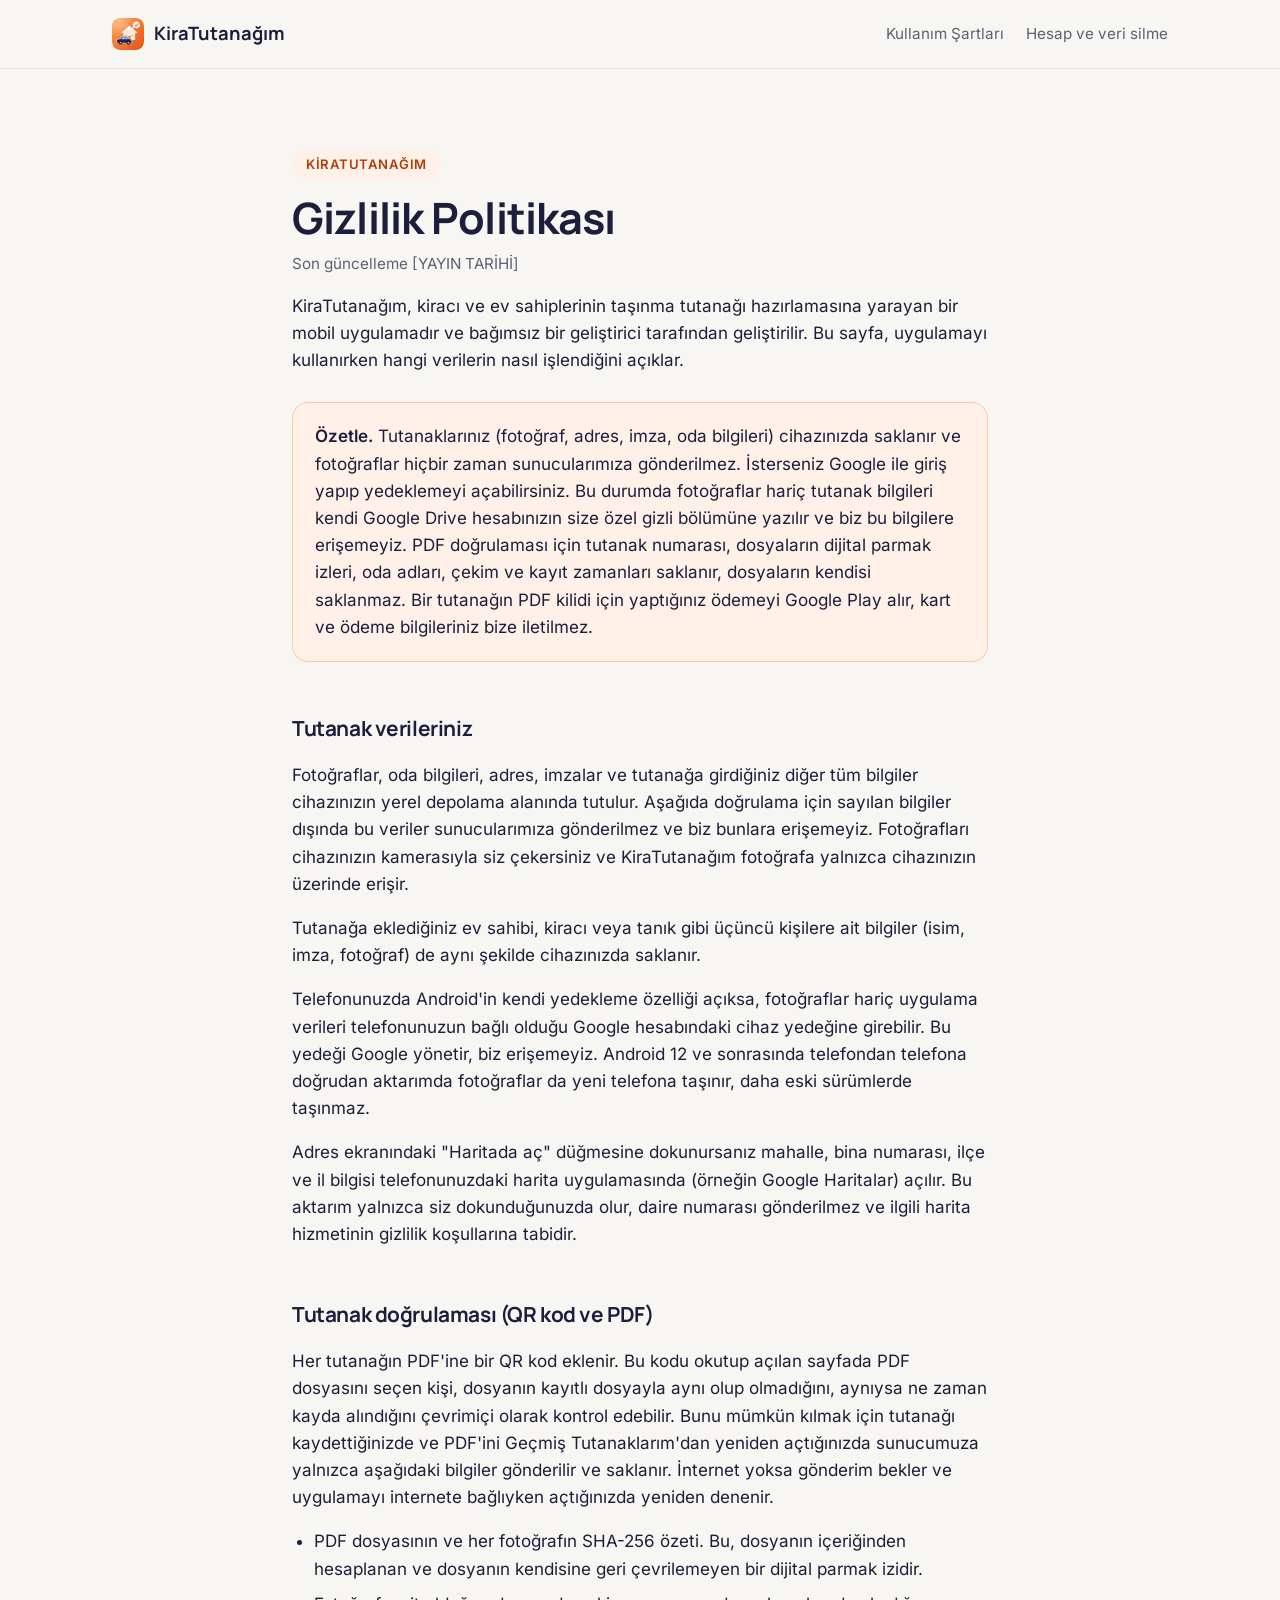
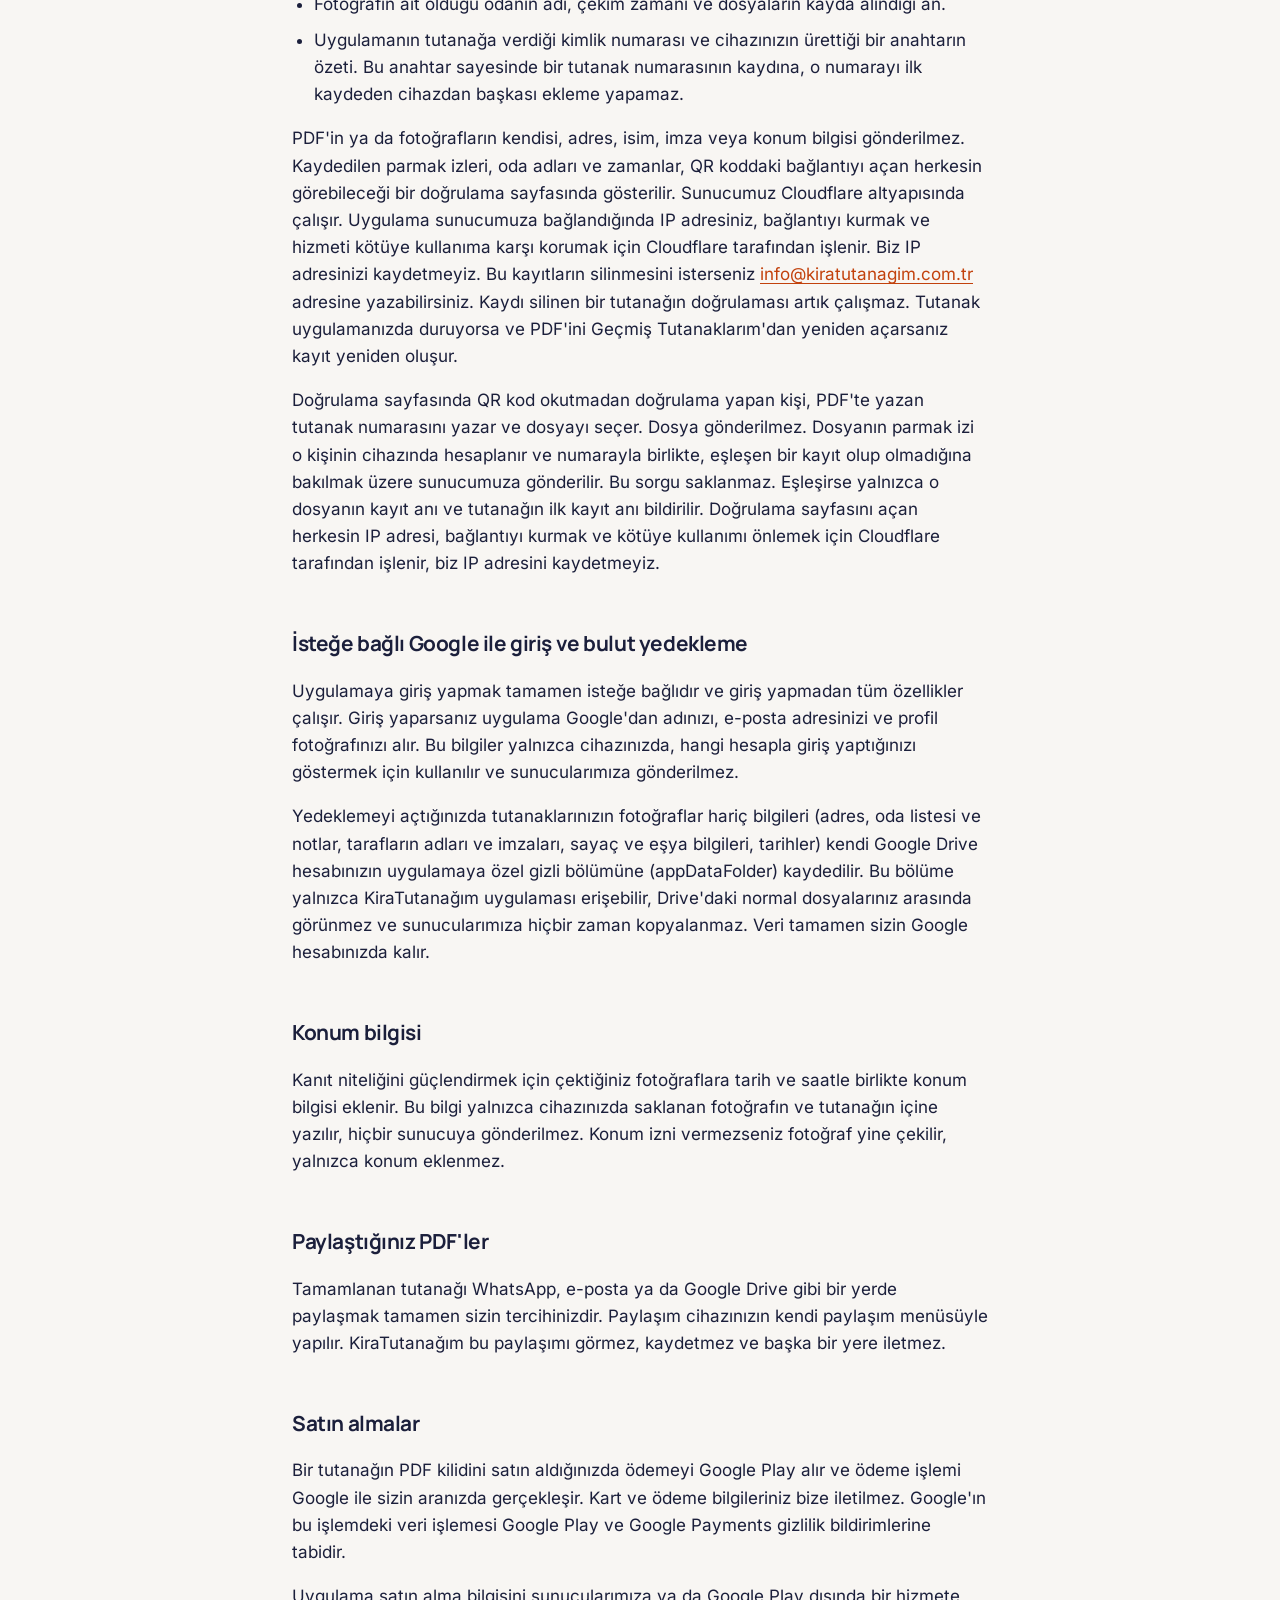
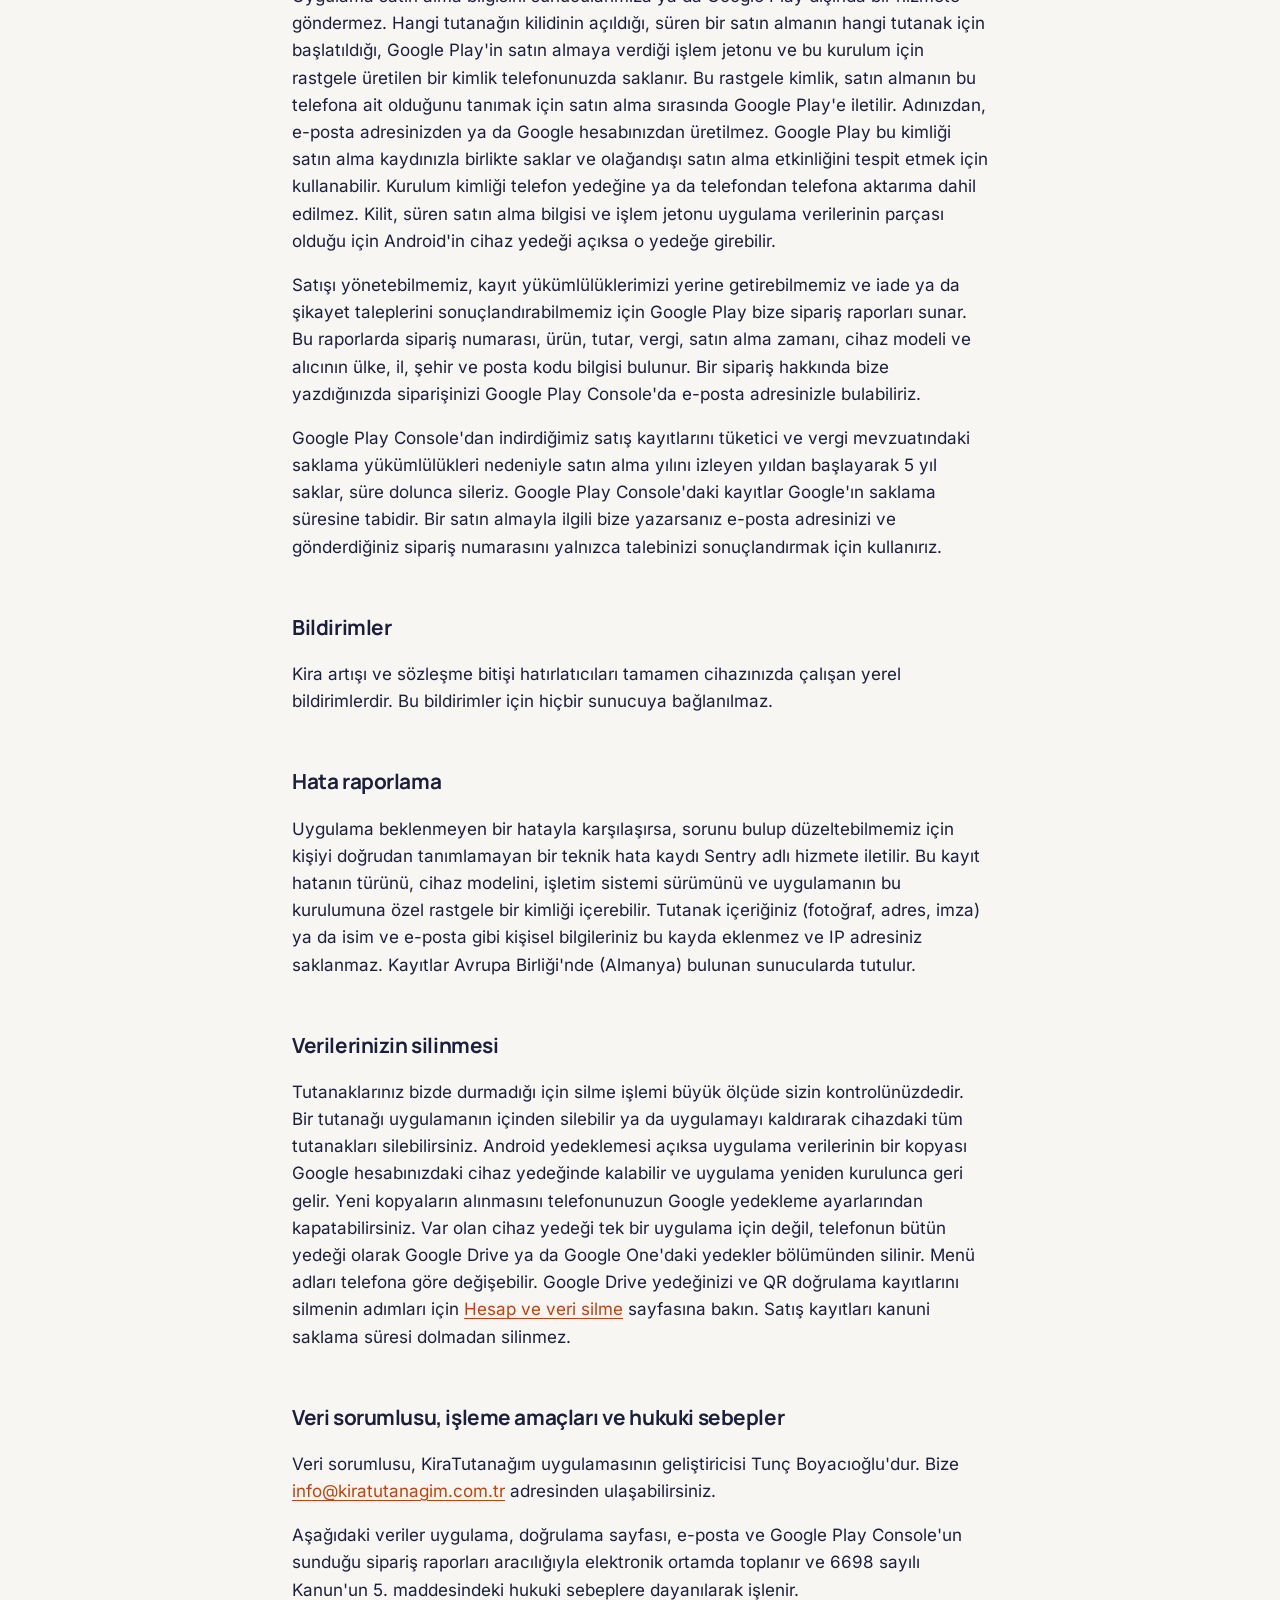
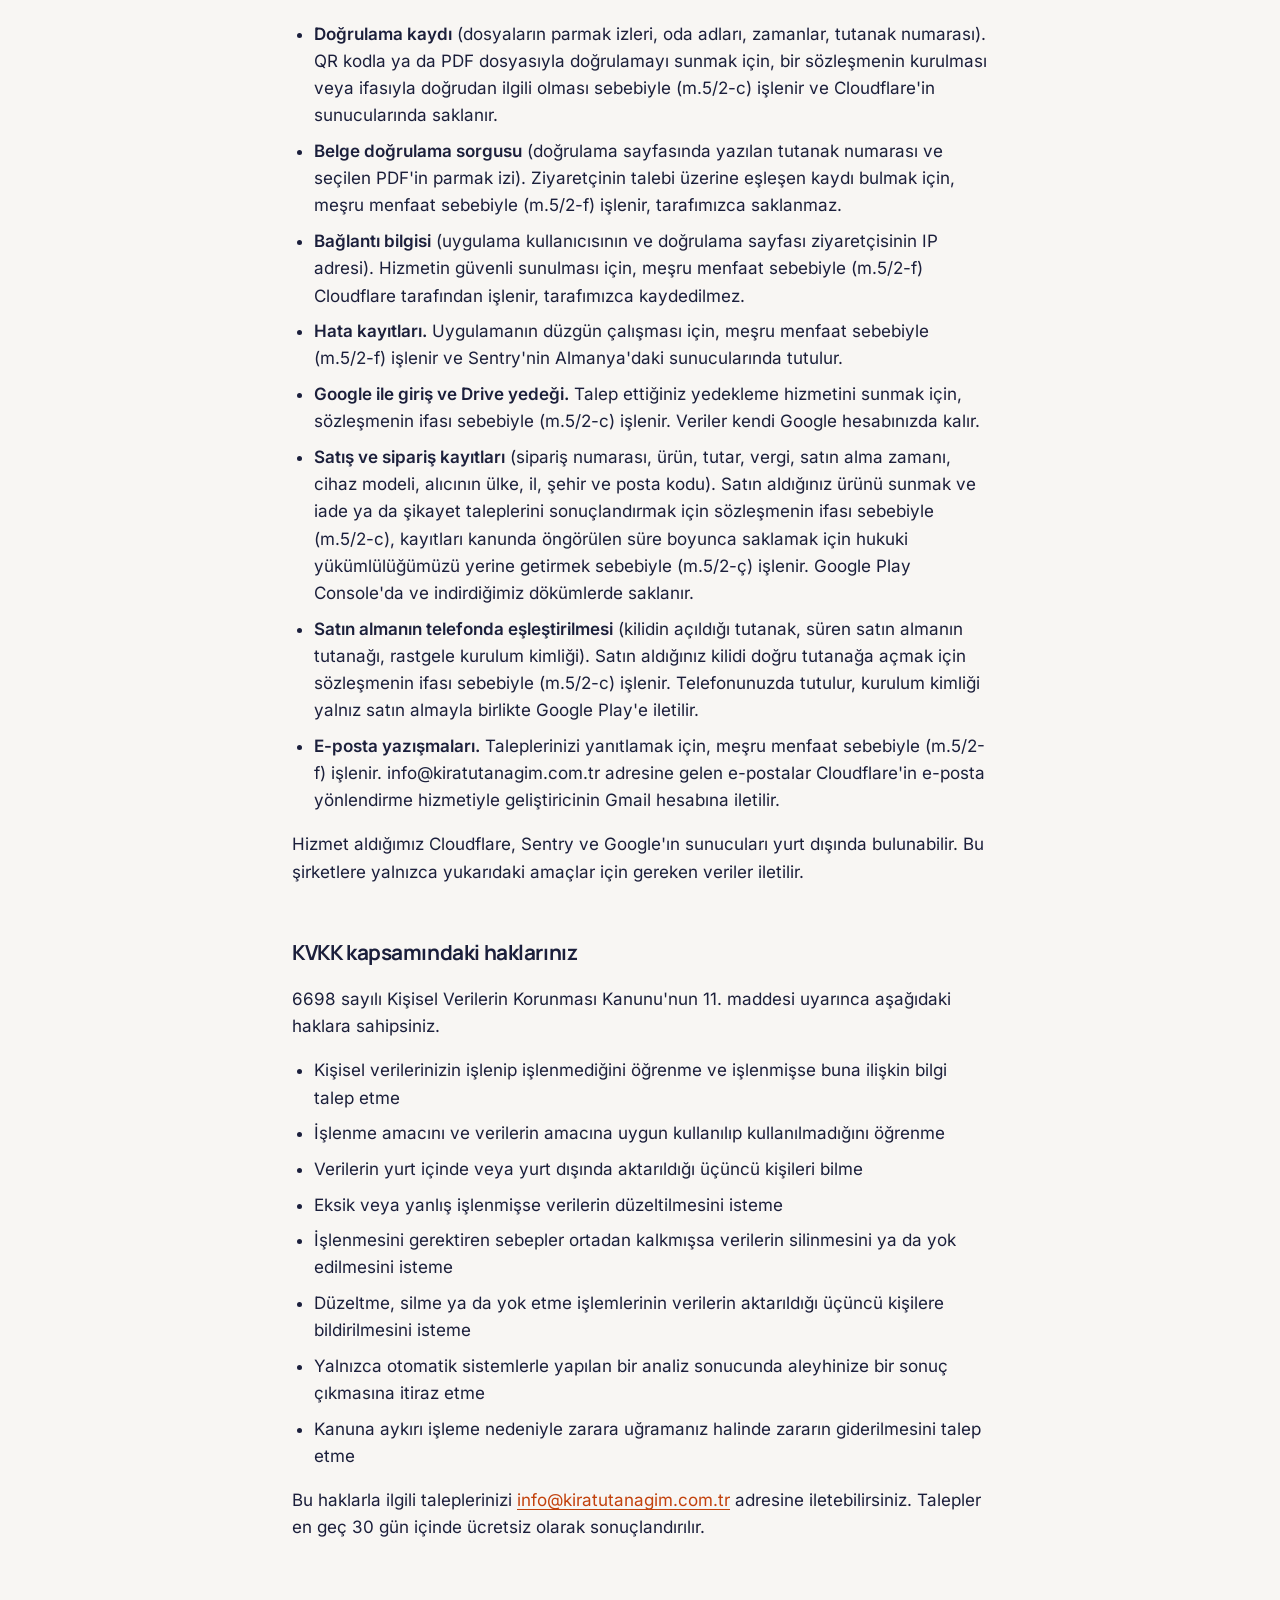
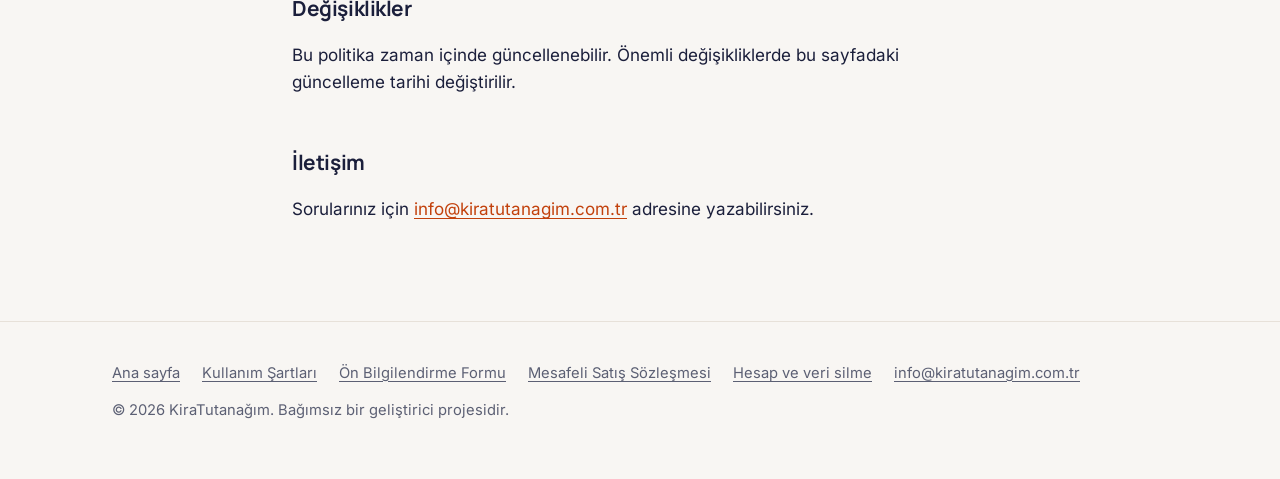
==== commit 0a3cc0f6: "Ödeme metinleri: denetim düzeltmeleri ve sürüm 1 arşiv kopyaları (yayına hazır değil) - Ayıplı ifa ş" ====
--- a/gizlilik/index.html
+++ b/gizlilik/index.html
@@ -63,9 +63,9 @@
 
   <h2>Satın almalar</h2>
   <p>Bir tutanağın PDF kilidini satın aldığınızda ödemeyi Google Play alır ve ödeme işlemi Google ile sizin aranızda gerçekleşir. Kart ve ödeme bilgileriniz bize iletilmez. Google'ın bu işlemdeki veri işlemesi Google Play ve Google Payments gizlilik bildirimlerine tabidir.</p>
-  <p>Uygulama satın alma bilgisini sunucularımıza ya da başka bir hizmete göndermez. Hangi tutanağın kilidinin açıldığı, süren bir satın almanın hangi tutanak için başlatıldığı ve bu kurulum için rastgele üretilen bir kimlik yalnızca telefonunuzda saklanır. Bu rastgele kimlik, satın almanın bu telefona ait olduğunu tanımak için satın alma sırasında Google Play'e iletilir. Adınızla, e-posta adresinizle ya da Google hesabınızla ilişkili değildir ve telefon yedeğine ya da telefondan telefona aktarıma dahil edilmez. Kilidin açıldığı bilgisi uygulama verilerinin parçası olduğu için Android'in cihaz yedeği açıksa o yedeğe girebilir.</p>
+  <p>Uygulama satın alma bilgisini sunucularımıza ya da Google Play dışında bir hizmete göndermez. Hangi tutanağın kilidinin açıldığı, süren bir satın almanın hangi tutanak için başlatıldığı, Google Play'in satın almaya verdiği işlem jetonu ve bu kurulum için rastgele üretilen bir kimlik telefonunuzda saklanır. Bu rastgele kimlik, satın almanın bu telefona ait olduğunu tanımak için satın alma sırasında Google Play'e iletilir. Adınızdan, e-posta adresinizden ya da Google hesabınızdan üretilmez. Google Play bu kimliği satın alma kaydınızla birlikte saklar ve olağandışı satın alma etkinliğini tespit etmek için kullanabilir. Kurulum kimliği telefon yedeğine ya da telefondan telefona aktarıma dahil edilmez. Kilit, süren satın alma bilgisi ve işlem jetonu uygulama verilerinin parçası olduğu için Android'in cihaz yedeği açıksa o yedeğe girebilir.</p>
   <p>Satışı yönetebilmemiz, kayıt yükümlülüklerimizi yerine getirebilmemiz ve iade ya da şikayet taleplerini sonuçlandırabilmemiz için Google Play bize sipariş raporları sunar. Bu raporlarda sipariş numarası, ürün, tutar, vergi, satın alma zamanı, cihaz modeli ve alıcının ülke, il, şehir ve posta kodu bilgisi bulunur. Bir sipariş hakkında bize yazdığınızda siparişinizi Google Play Console'da e-posta adresinizle bulabiliriz.</p>
-  <p>Satış kayıtlarını tüketici ve vergi mevzuatındaki saklama yükümlülükleri nedeniyle satın alma yılını izleyen yıldan başlayarak 5 yıl saklar, süre dolunca sileriz. Bir satın almayla ilgili bize yazarsanız e-posta adresinizi ve gönderdiğiniz sipariş numarasını yalnızca talebinizi sonuçlandırmak için kullanırız.</p>
+  <p>Google Play Console'dan indirdiğimiz satış kayıtlarını tüketici ve vergi mevzuatındaki saklama yükümlülükleri nedeniyle satın alma yılını izleyen yıldan başlayarak 5 yıl saklar, süre dolunca sileriz. Google Play Console'daki kayıtlar Google'ın saklama süresine tabidir. Bir satın almayla ilgili bize yazarsanız e-posta adresinizi ve gönderdiğiniz sipariş numarasını yalnızca talebinizi sonuçlandırmak için kullanırız.</p>
 
   <h2>Bildirimler</h2>
   <p>Kira artışı ve sözleşme bitişi hatırlatıcıları tamamen cihazınızda çalışan yerel bildirimlerdir. Bu bildirimler için hiçbir sunucuya bağlanılmaz.</p>
@@ -78,7 +78,7 @@
 
   <h2>Veri sorumlusu, işleme amaçları ve hukuki sebepler</h2>
   <p>Veri sorumlusu, KiraTutanağım uygulamasının geliştiricisi Tunç Boyacıoğlu'dur. Bize <a href="mailto:info@kiratutanagim.com.tr">info@kiratutanagim.com.tr</a> adresinden ulaşabilirsiniz.</p>
-  <p>Aşağıdaki veriler uygulama, doğrulama sayfası ve e-posta aracılığıyla elektronik ortamda toplanır ve 6698 sayılı Kanun'un 5. maddesindeki hukuki sebeplere dayanılarak işlenir.</p>
+  <p>Aşağıdaki veriler uygulama, doğrulama sayfası, e-posta ve Google Play Console'un sunduğu sipariş raporları aracılığıyla elektronik ortamda toplanır ve 6698 sayılı Kanun'un 5. maddesindeki hukuki sebeplere dayanılarak işlenir.</p>
   <ul>
     <li><strong>Doğrulama kaydı</strong> (dosyaların parmak izleri, oda adları, zamanlar, tutanak numarası). QR kodla ya da PDF dosyasıyla doğrulamayı sunmak için, bir sözleşmenin kurulması veya ifasıyla doğrudan ilgili olması sebebiyle (m.5/2-c) işlenir ve Cloudflare'in sunucularında saklanır.</li>
     <li><strong>Belge doğrulama sorgusu</strong> (doğrulama sayfasında yazılan tutanak numarası ve seçilen PDF'in parmak izi). Ziyaretçinin talebi üzerine eşleşen kaydı bulmak için, meşru menfaat sebebiyle (m.5/2-f) işlenir, tarafımızca saklanmaz.</li>
@@ -97,7 +97,9 @@
     <li>Kişisel verilerinizin işlenip işlenmediğini öğrenme ve işlenmişse buna ilişkin bilgi talep etme</li>
     <li>İşlenme amacını ve verilerin amacına uygun kullanılıp kullanılmadığını öğrenme</li>
     <li>Verilerin yurt içinde veya yurt dışında aktarıldığı üçüncü kişileri bilme</li>
-    <li>Eksik veya yanlış işlenen verilerin düzeltilmesini, silinmesini ya da yok edilmesini ve bu işlemlerin verilerin aktarıldığı üçüncü kişilere bildirilmesini isteme</li>
+    <li>Eksik veya yanlış işlenmişse verilerin düzeltilmesini isteme</li>
+    <li>İşlenmesini gerektiren sebepler ortadan kalkmışsa verilerin silinmesini ya da yok edilmesini isteme</li>
+    <li>Düzeltme, silme ya da yok etme işlemlerinin verilerin aktarıldığı üçüncü kişilere bildirilmesini isteme</li>
     <li>Yalnızca otomatik sistemlerle yapılan bir analiz sonucunda aleyhinize bir sonuç çıkmasına itiraz etme</li>
     <li>Kanuna aykırı işleme nedeniyle zarara uğramanız halinde zararın giderilmesini talep etme</li>
   </ul>
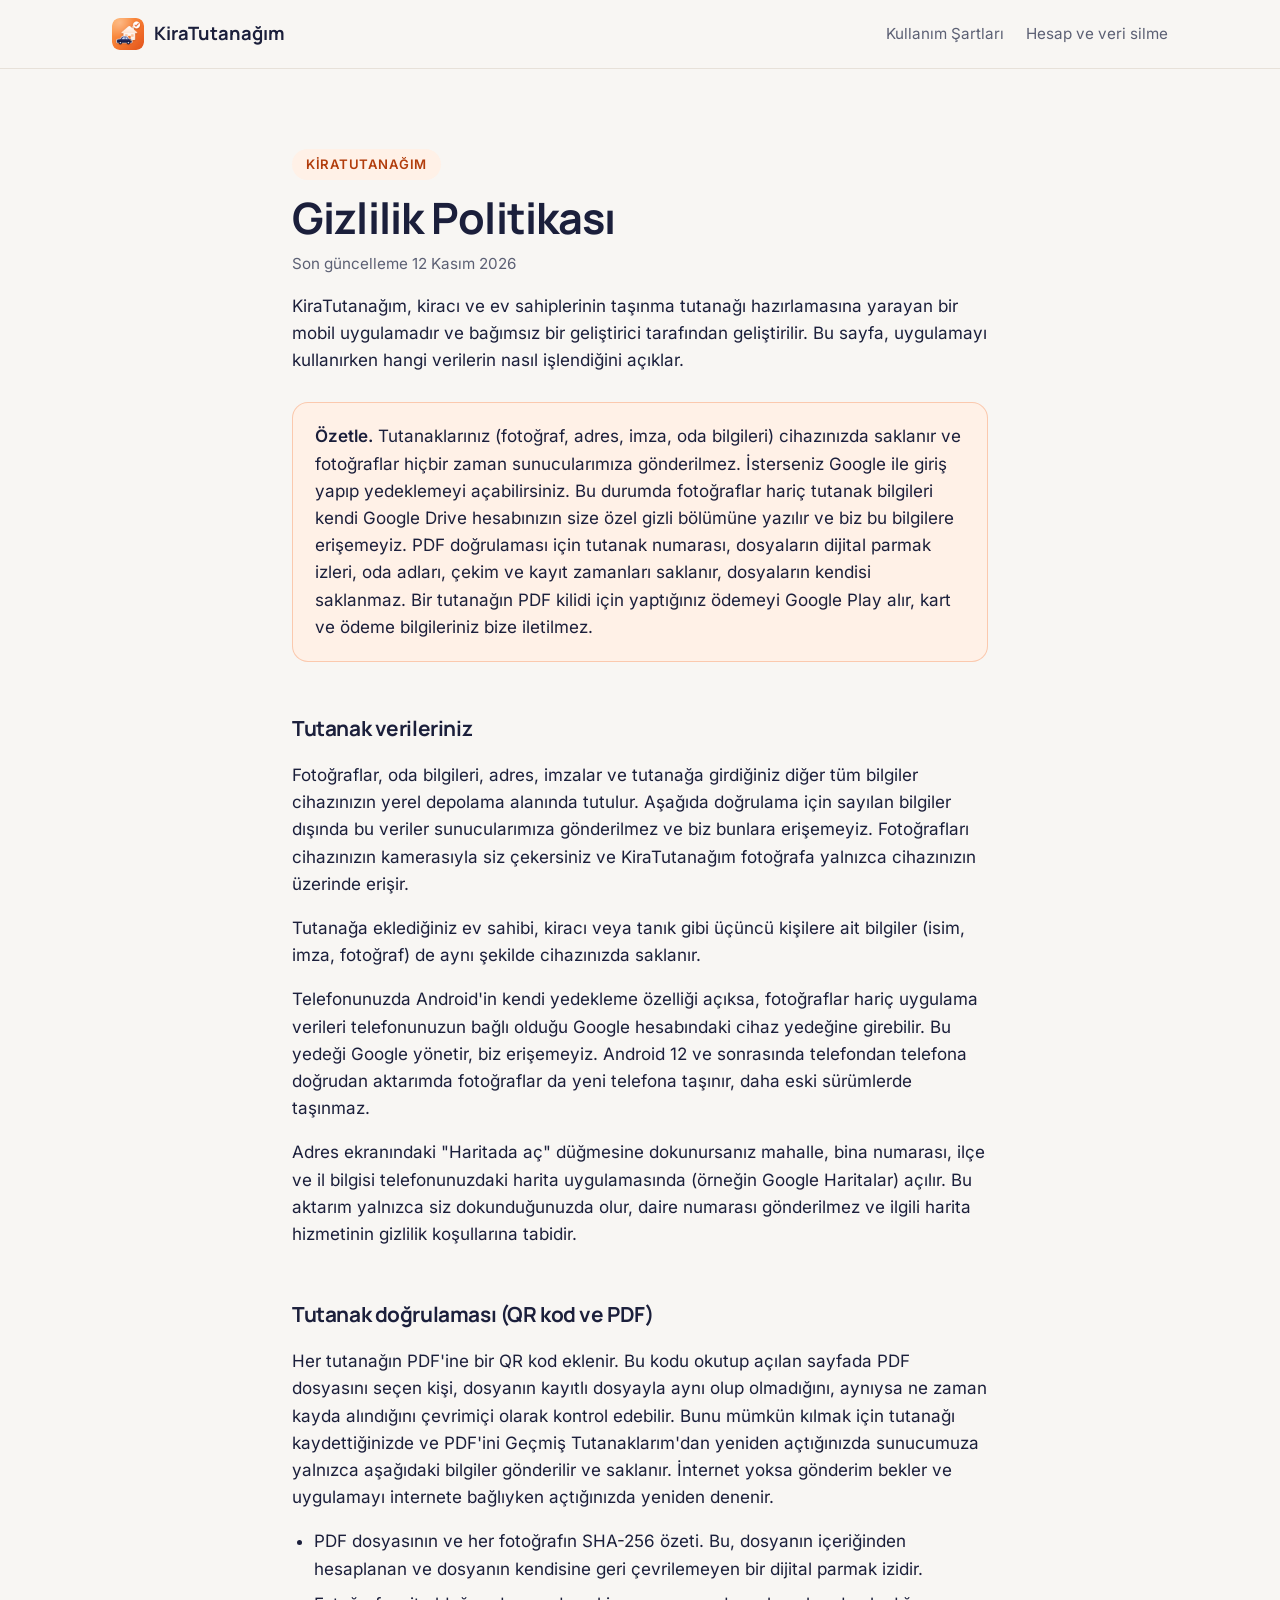
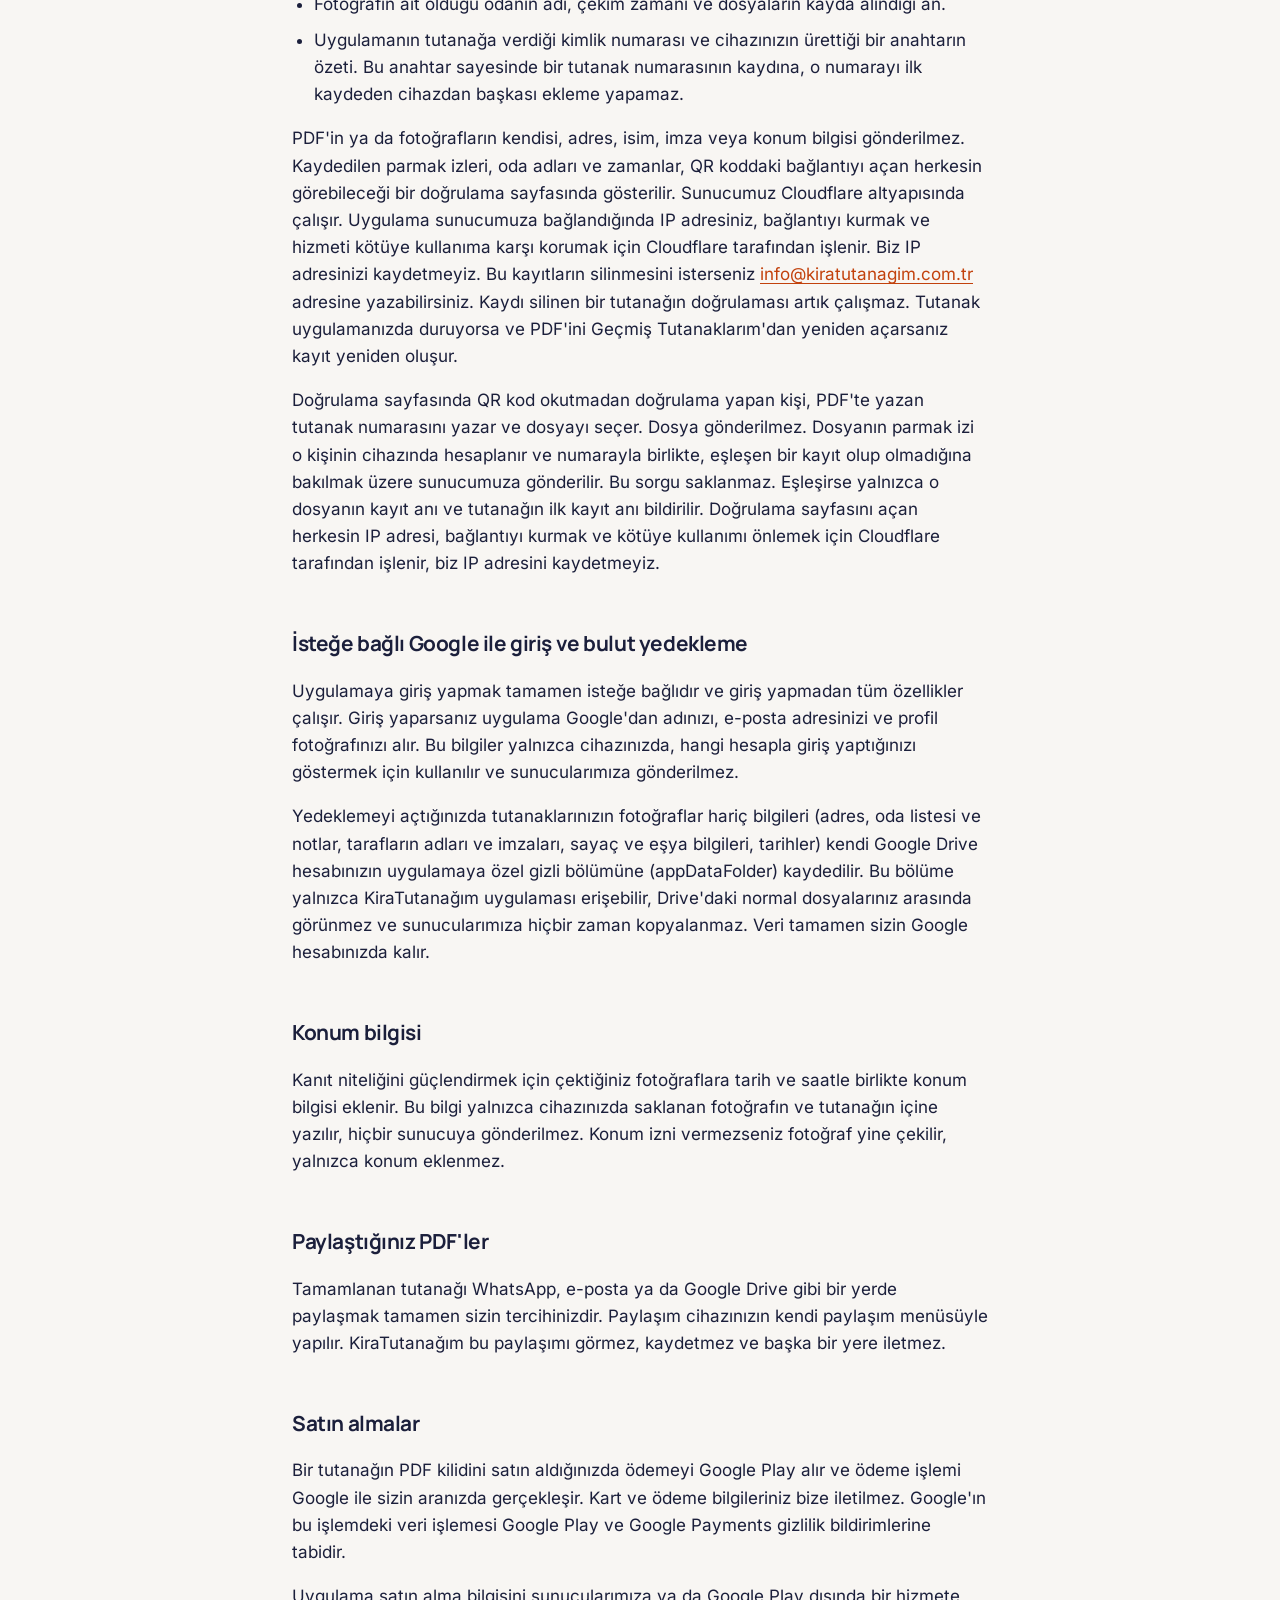
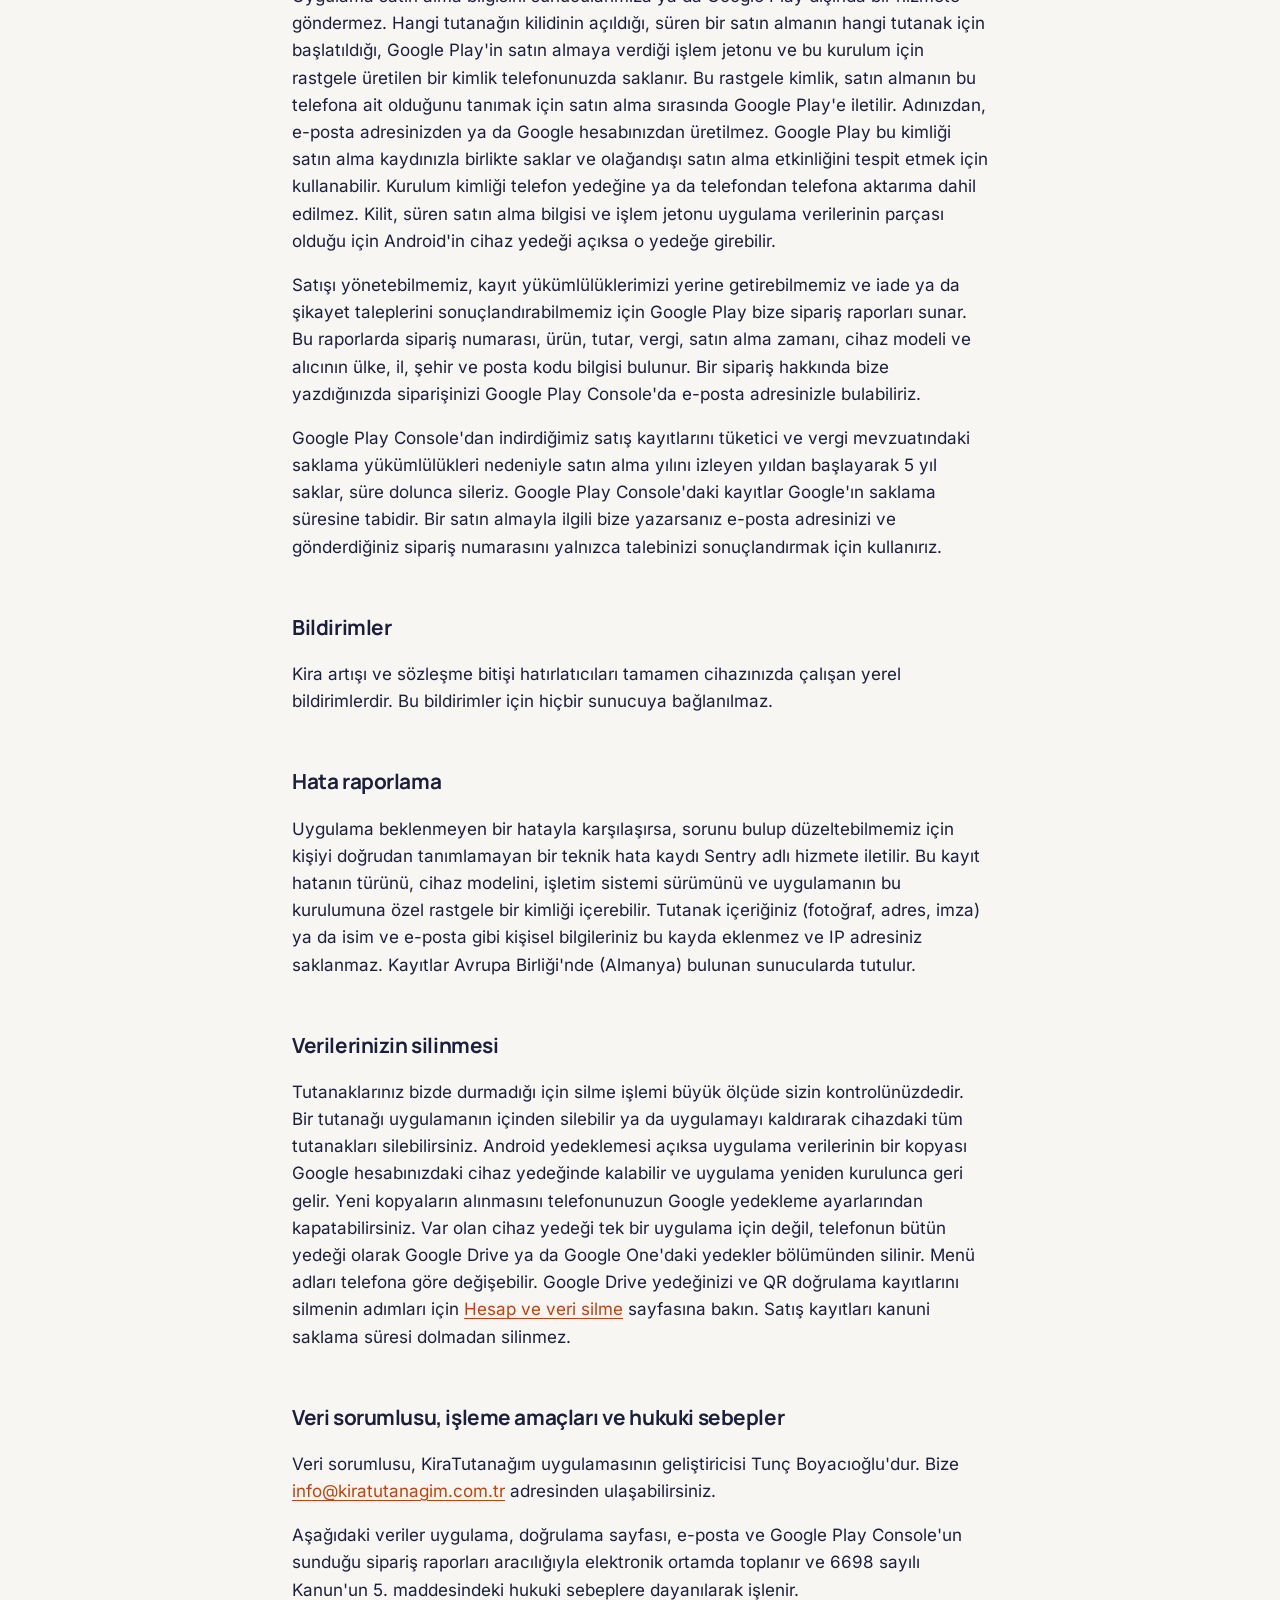
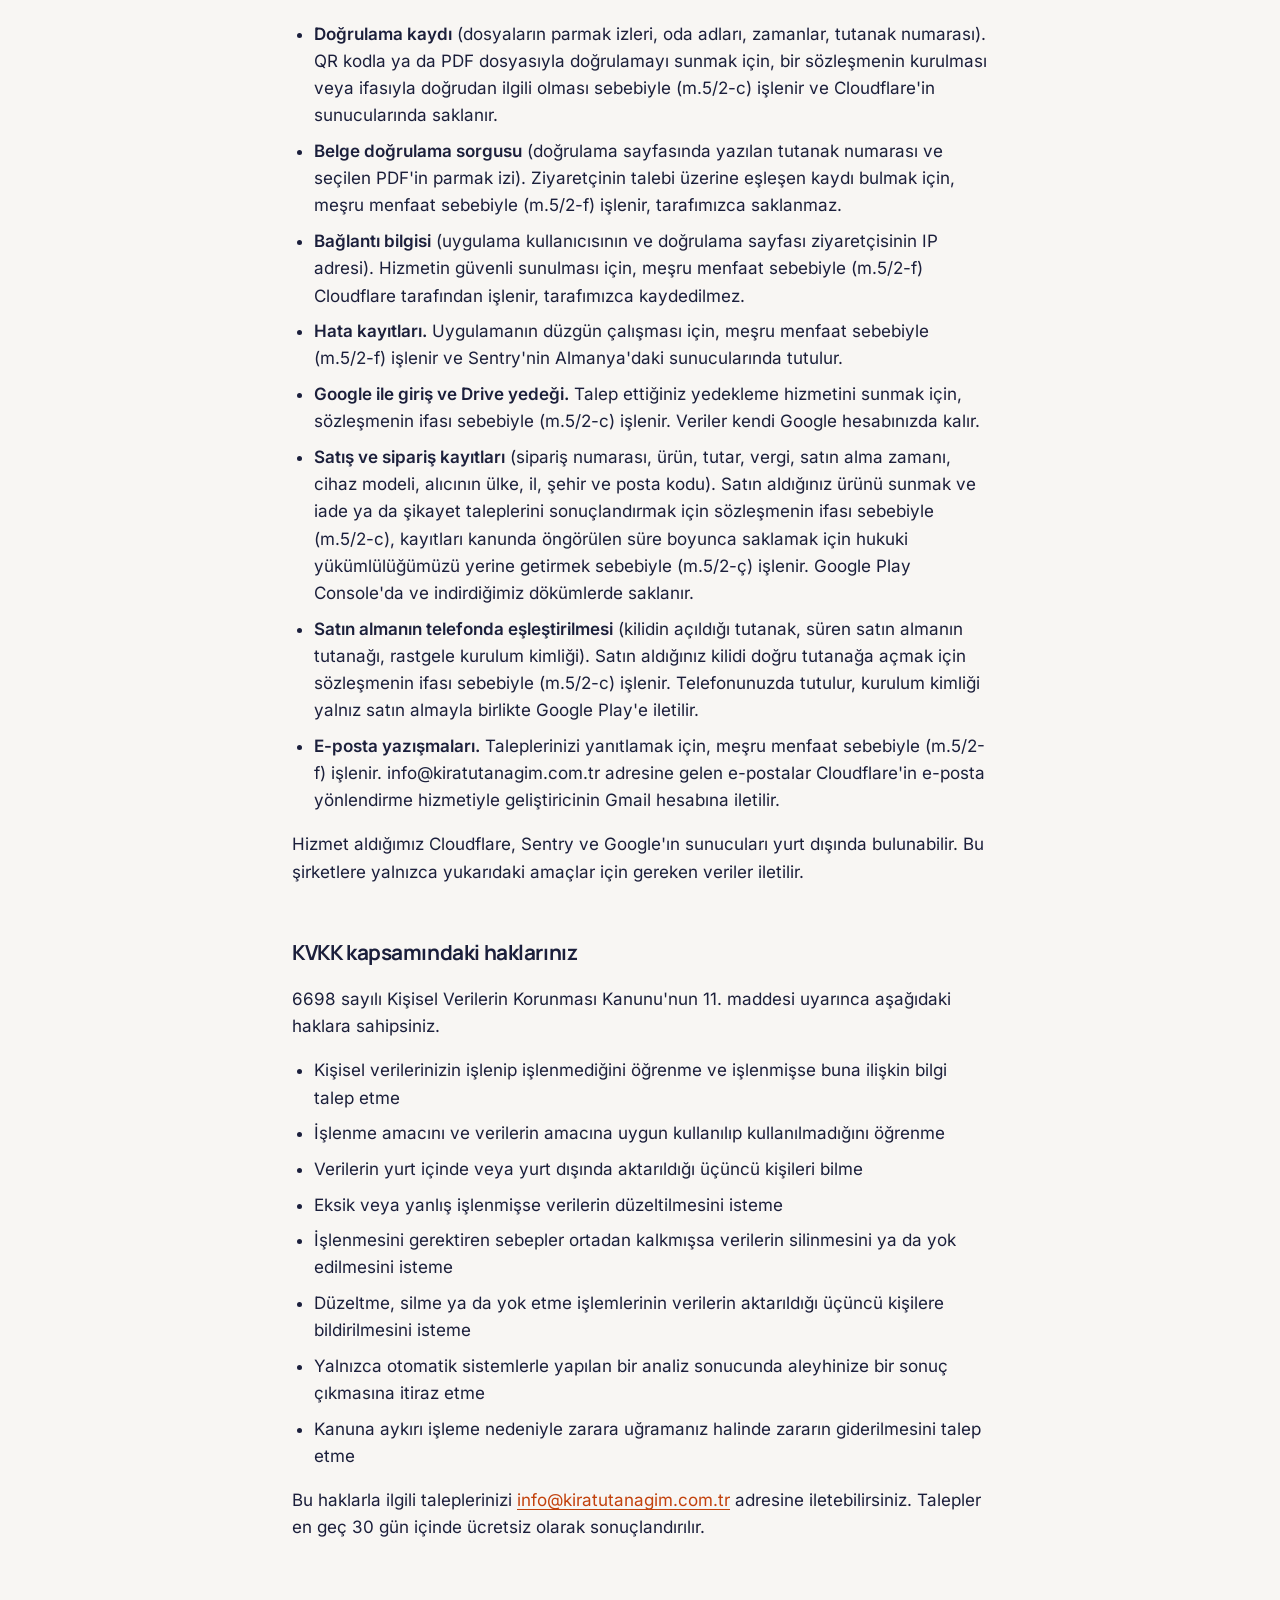
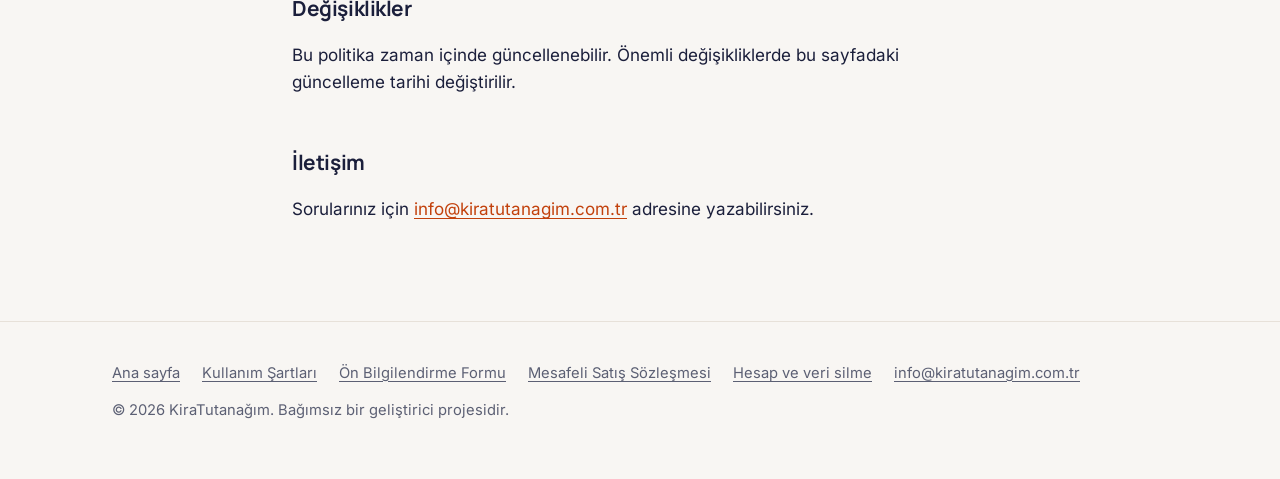
==== commit 50ec1483: "Ödeme metinleri: satıcı bilgileri ve yayın tarihi, SSS'ye ödeme sorunu ve iade Co-Authored-By: Claud" ====
--- a/gizlilik/index.html
+++ b/gizlilik/index.html
@@ -27,7 +27,7 @@
 <main class="wrap doc">
   <span class="eyebrow">KiraTutanağım</span>
   <h1>Gizlilik Politikası</h1>
-  <p class="updated">Son güncelleme [YAYIN TARİHİ]</p>
+  <p class="updated">Son güncelleme 12 Kasım 2026</p>
 
   <p>KiraTutanağım, kiracı ve ev sahiplerinin taşınma tutanağı hazırlamasına yarayan bir mobil uygulamadır ve bağımsız bir geliştirici tarafından geliştirilir. Bu sayfa, uygulamayı kullanırken hangi verilerin nasıl işlendiğini açıklar.</p>
 
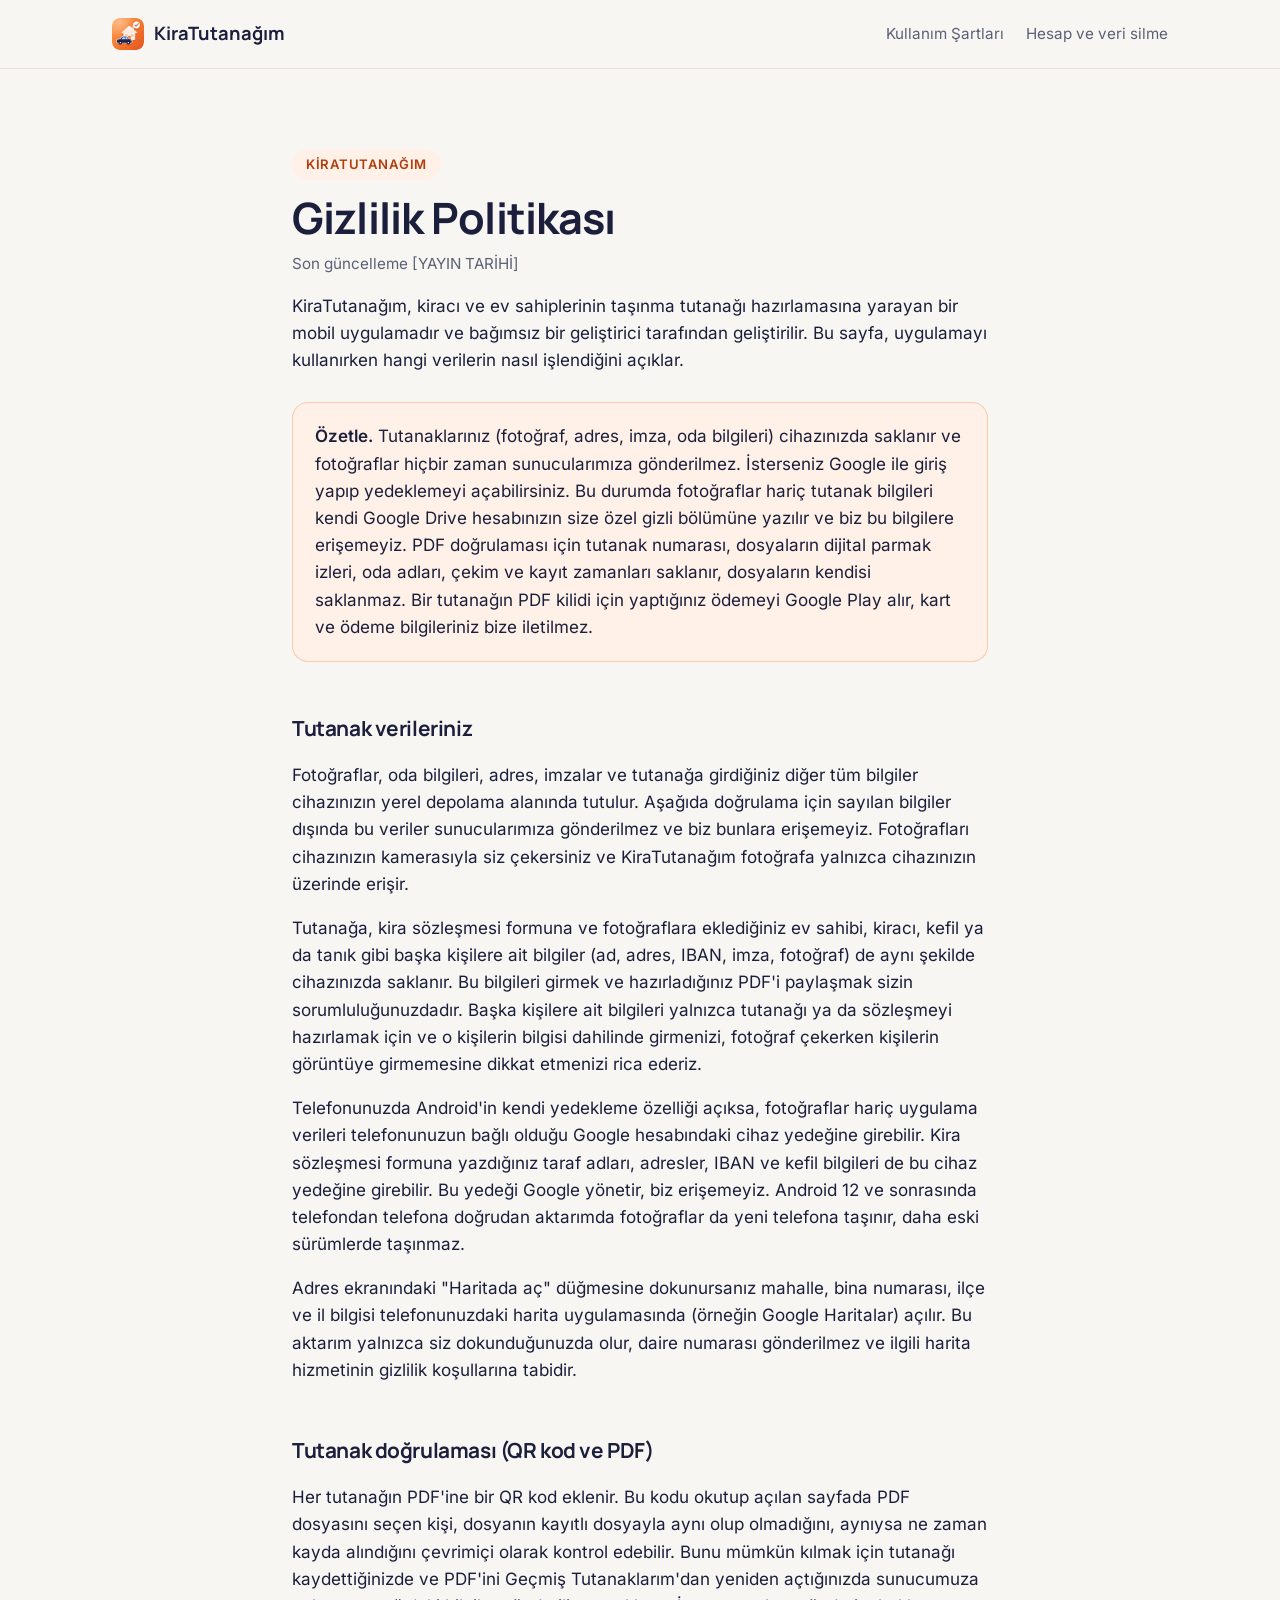
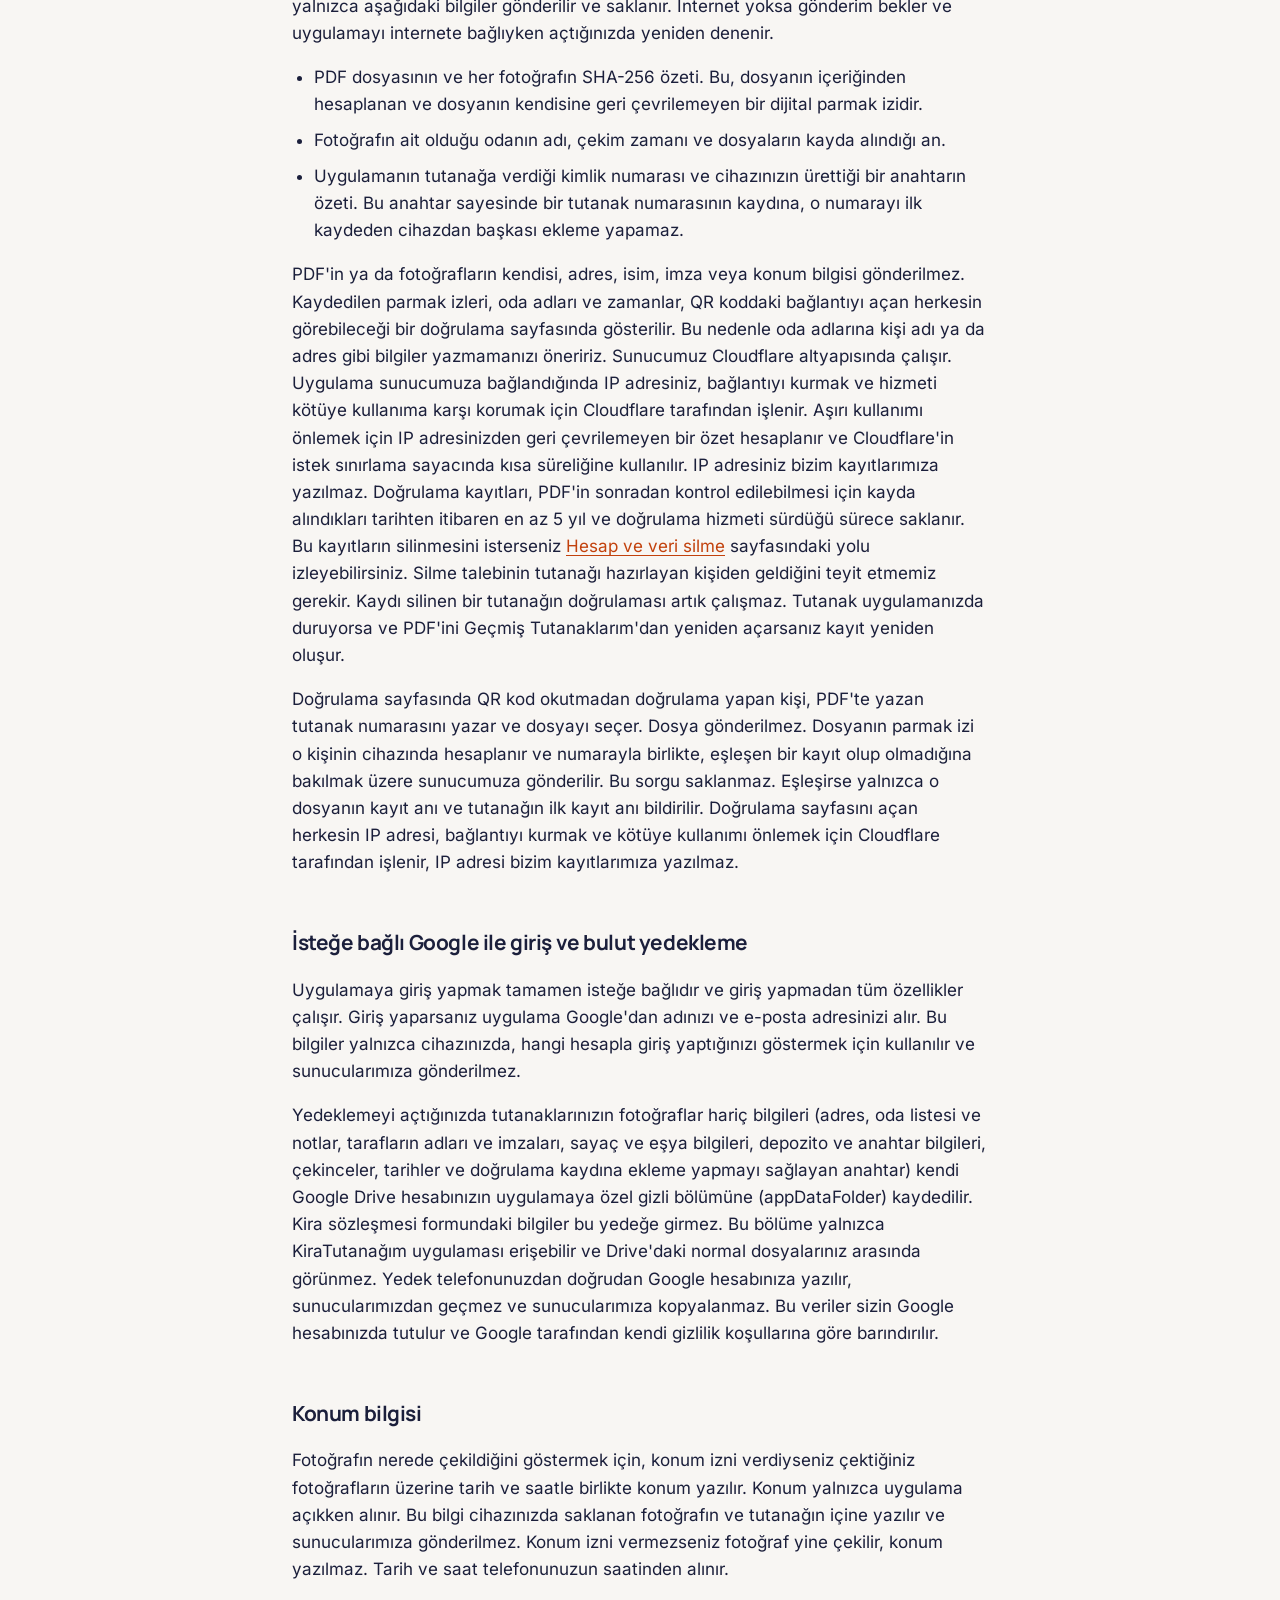
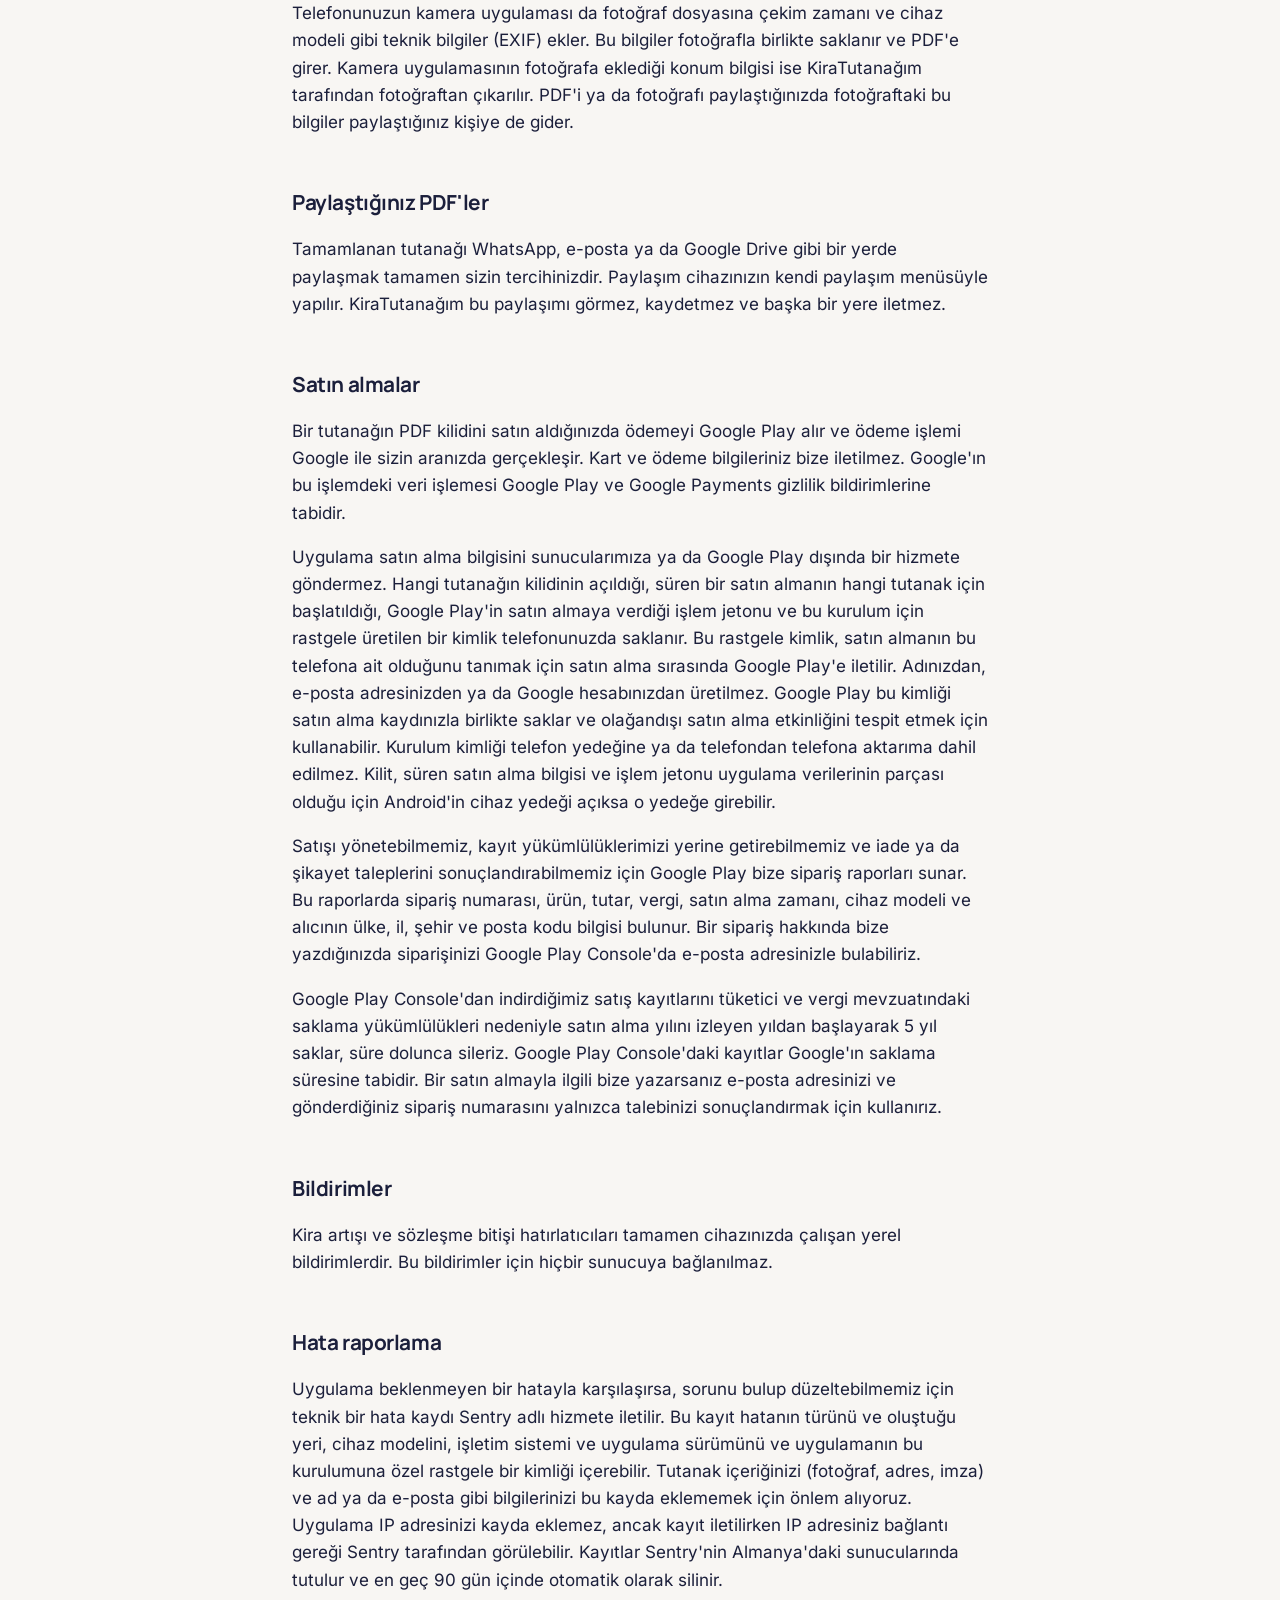
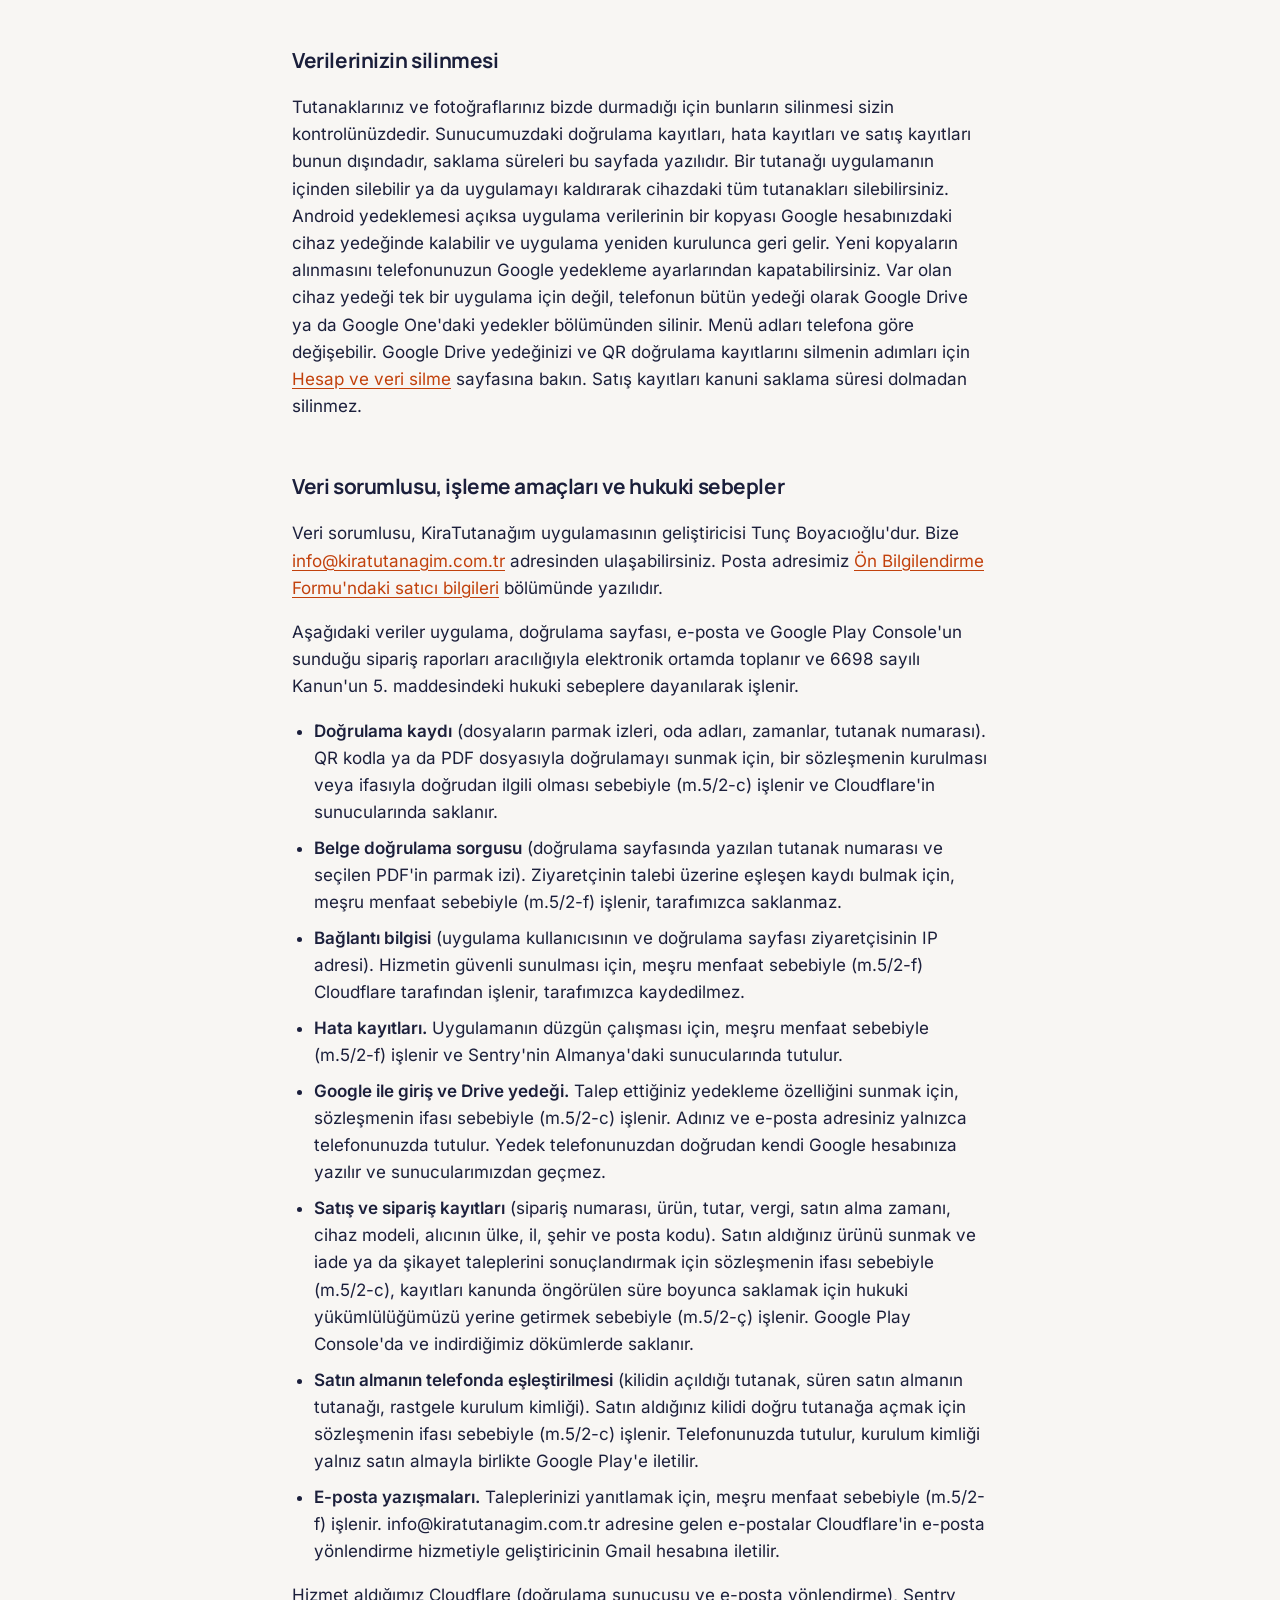
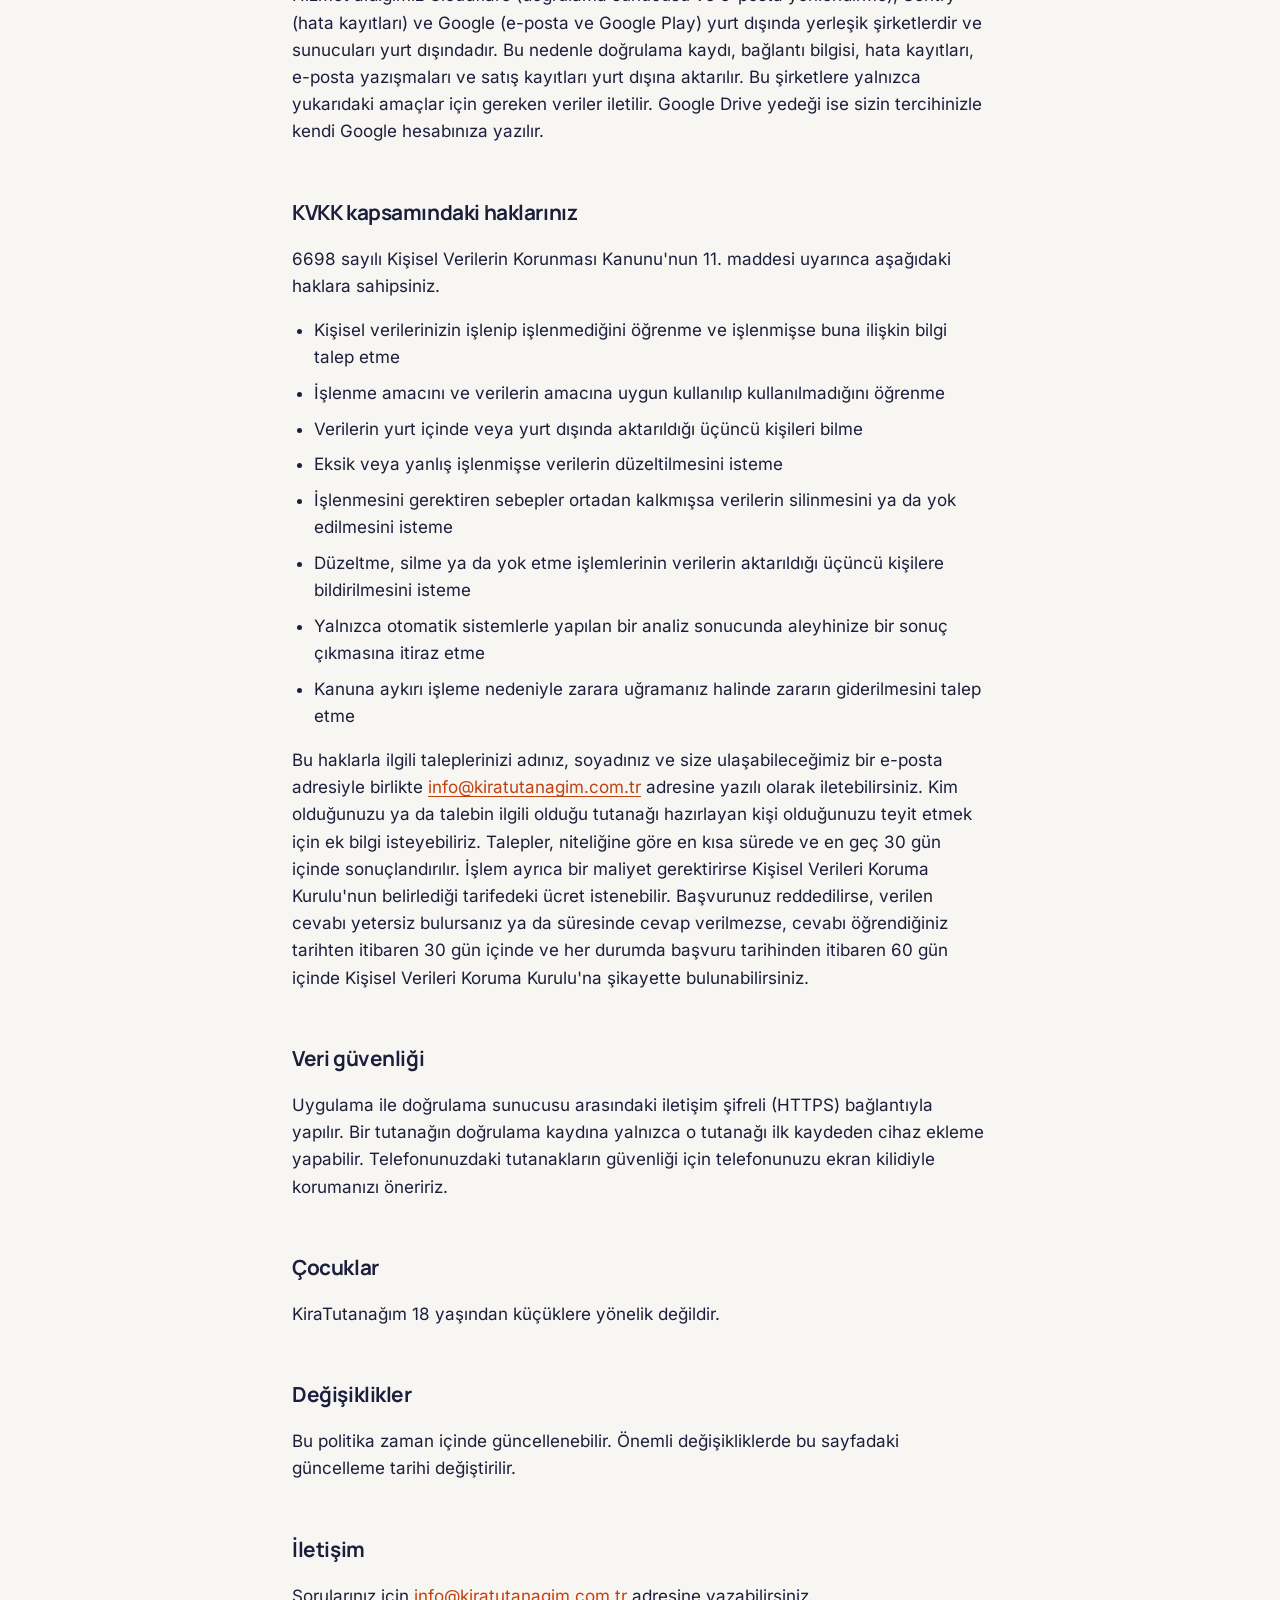
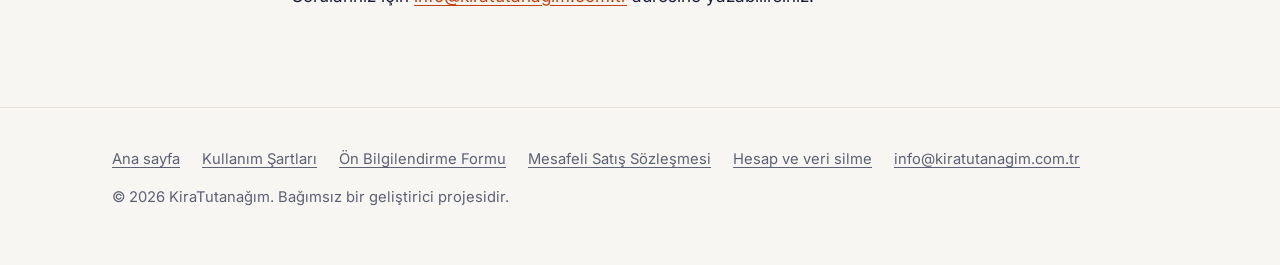
==== commit e9e30d8e: "Hukuki metinler: gizlilik, şartlar, satış belgeleri sürüm 2 Gizlilik politikası kodla eşitlendi: kam" ====
--- a/gizlilik/index.html
+++ b/gizlilik/index.html
@@ -27,7 +27,7 @@
 <main class="wrap doc">
   <span class="eyebrow">KiraTutanağım</span>
   <h1>Gizlilik Politikası</h1>
-  <p class="updated">Son güncelleme 12 Kasım 2026</p>
+  <p class="updated">Son güncelleme [YAYIN TARİHİ]</p>
 
   <p>KiraTutanağım, kiracı ve ev sahiplerinin taşınma tutanağı hazırlamasına yarayan bir mobil uygulamadır ve bağımsız bir geliştirici tarafından geliştirilir. Bu sayfa, uygulamayı kullanırken hangi verilerin nasıl işlendiğini açıklar.</p>
 
@@ -37,8 +37,8 @@
 
   <h2>Tutanak verileriniz</h2>
   <p>Fotoğraflar, oda bilgileri, adres, imzalar ve tutanağa girdiğiniz diğer tüm bilgiler cihazınızın yerel depolama alanında tutulur. Aşağıda doğrulama için sayılan bilgiler dışında bu veriler sunucularımıza gönderilmez ve biz bunlara erişemeyiz. Fotoğrafları cihazınızın kamerasıyla siz çekersiniz ve KiraTutanağım fotoğrafa yalnızca cihazınızın üzerinde erişir.</p>
-  <p>Tutanağa eklediğiniz ev sahibi, kiracı veya tanık gibi üçüncü kişilere ait bilgiler (isim, imza, fotoğraf) de aynı şekilde cihazınızda saklanır.</p>
-  <p>Telefonunuzda Android'in kendi yedekleme özelliği açıksa, fotoğraflar hariç uygulama verileri telefonunuzun bağlı olduğu Google hesabındaki cihaz yedeğine girebilir. Bu yedeği Google yönetir, biz erişemeyiz. Android 12 ve sonrasında telefondan telefona doğrudan aktarımda fotoğraflar da yeni telefona taşınır, daha eski sürümlerde taşınmaz.</p>
+  <p>Tutanağa, kira sözleşmesi formuna ve fotoğraflara eklediğiniz ev sahibi, kiracı, kefil ya da tanık gibi başka kişilere ait bilgiler (ad, adres, IBAN, imza, fotoğraf) de aynı şekilde cihazınızda saklanır. Bu bilgileri girmek ve hazırladığınız PDF'i paylaşmak sizin sorumluluğunuzdadır. Başka kişilere ait bilgileri yalnızca tutanağı ya da sözleşmeyi hazırlamak için ve o kişilerin bilgisi dahilinde girmenizi, fotoğraf çekerken kişilerin görüntüye girmemesine dikkat etmenizi rica ederiz.</p>
+  <p>Telefonunuzda Android'in kendi yedekleme özelliği açıksa, fotoğraflar hariç uygulama verileri telefonunuzun bağlı olduğu Google hesabındaki cihaz yedeğine girebilir. Kira sözleşmesi formuna yazdığınız taraf adları, adresler, IBAN ve kefil bilgileri de bu cihaz yedeğine girebilir. Bu yedeği Google yönetir, biz erişemeyiz. Android 12 ve sonrasında telefondan telefona doğrudan aktarımda fotoğraflar da yeni telefona taşınır, daha eski sürümlerde taşınmaz.</p>
   <p>Adres ekranındaki "Haritada aç" düğmesine dokunursanız mahalle, bina numarası, ilçe ve il bilgisi telefonunuzdaki harita uygulamasında (örneğin Google Haritalar) açılır. Bu aktarım yalnızca siz dokunduğunuzda olur, daire numarası gönderilmez ve ilgili harita hizmetinin gizlilik koşullarına tabidir.</p>
 
   <h2>Tutanak doğrulaması (QR kod ve PDF)</h2>
@@ -48,15 +48,16 @@
     <li>Fotoğrafın ait olduğu odanın adı, çekim zamanı ve dosyaların kayda alındığı an.</li>
     <li>Uygulamanın tutanağa verdiği kimlik numarası ve cihazınızın ürettiği bir anahtarın özeti. Bu anahtar sayesinde bir tutanak numarasının kaydına, o numarayı ilk kaydeden cihazdan başkası ekleme yapamaz.</li>
   </ul>
-  <p>PDF'in ya da fotoğrafların kendisi, adres, isim, imza veya konum bilgisi gönderilmez. Kaydedilen parmak izleri, oda adları ve zamanlar, QR koddaki bağlantıyı açan herkesin görebileceği bir doğrulama sayfasında gösterilir. Sunucumuz Cloudflare altyapısında çalışır. Uygulama sunucumuza bağlandığında IP adresiniz, bağlantıyı kurmak ve hizmeti kötüye kullanıma karşı korumak için Cloudflare tarafından işlenir. Biz IP adresinizi kaydetmeyiz. Bu kayıtların silinmesini isterseniz <a href="mailto:info@kiratutanagim.com.tr">info@kiratutanagim.com.tr</a> adresine yazabilirsiniz. Kaydı silinen bir tutanağın doğrulaması artık çalışmaz. Tutanak uygulamanızda duruyorsa ve PDF'ini Geçmiş Tutanaklarım'dan yeniden açarsanız kayıt yeniden oluşur.</p>
-  <p>Doğrulama sayfasında QR kod okutmadan doğrulama yapan kişi, PDF'te yazan tutanak numarasını yazar ve dosyayı seçer. Dosya gönderilmez. Dosyanın parmak izi o kişinin cihazında hesaplanır ve numarayla birlikte, eşleşen bir kayıt olup olmadığına bakılmak üzere sunucumuza gönderilir. Bu sorgu saklanmaz. Eşleşirse yalnızca o dosyanın kayıt anı ve tutanağın ilk kayıt anı bildirilir. Doğrulama sayfasını açan herkesin IP adresi, bağlantıyı kurmak ve kötüye kullanımı önlemek için Cloudflare tarafından işlenir, biz IP adresini kaydetmeyiz.</p>
+  <p>PDF'in ya da fotoğrafların kendisi, adres, isim, imza veya konum bilgisi gönderilmez. Kaydedilen parmak izleri, oda adları ve zamanlar, QR koddaki bağlantıyı açan herkesin görebileceği bir doğrulama sayfasında gösterilir. Bu nedenle oda adlarına kişi adı ya da adres gibi bilgiler yazmamanızı öneririz. Sunucumuz Cloudflare altyapısında çalışır. Uygulama sunucumuza bağlandığında IP adresiniz, bağlantıyı kurmak ve hizmeti kötüye kullanıma karşı korumak için Cloudflare tarafından işlenir. Aşırı kullanımı önlemek için IP adresinizden geri çevrilemeyen bir özet hesaplanır ve Cloudflare'in istek sınırlama sayacında kısa süreliğine kullanılır. IP adresiniz bizim kayıtlarımıza yazılmaz. Doğrulama kayıtları, PDF'in sonradan kontrol edilebilmesi için kayda alındıkları tarihten itibaren en az 5 yıl ve doğrulama hizmeti sürdüğü sürece saklanır. Bu kayıtların silinmesini isterseniz <a href="../hesap-silme/">Hesap ve veri silme</a> sayfasındaki yolu izleyebilirsiniz. Silme talebinin tutanağı hazırlayan kişiden geldiğini teyit etmemiz gerekir. Kaydı silinen bir tutanağın doğrulaması artık çalışmaz. Tutanak uygulamanızda duruyorsa ve PDF'ini Geçmiş Tutanaklarım'dan yeniden açarsanız kayıt yeniden oluşur.</p>
+  <p>Doğrulama sayfasında QR kod okutmadan doğrulama yapan kişi, PDF'te yazan tutanak numarasını yazar ve dosyayı seçer. Dosya gönderilmez. Dosyanın parmak izi o kişinin cihazında hesaplanır ve numarayla birlikte, eşleşen bir kayıt olup olmadığına bakılmak üzere sunucumuza gönderilir. Bu sorgu saklanmaz. Eşleşirse yalnızca o dosyanın kayıt anı ve tutanağın ilk kayıt anı bildirilir. Doğrulama sayfasını açan herkesin IP adresi, bağlantıyı kurmak ve kötüye kullanımı önlemek için Cloudflare tarafından işlenir, IP adresi bizim kayıtlarımıza yazılmaz.</p>
 
   <h2>İsteğe bağlı Google ile giriş ve bulut yedekleme</h2>
-  <p>Uygulamaya giriş yapmak tamamen isteğe bağlıdır ve giriş yapmadan tüm özellikler çalışır. Giriş yaparsanız uygulama Google'dan adınızı, e-posta adresinizi ve profil fotoğrafınızı alır. Bu bilgiler yalnızca cihazınızda, hangi hesapla giriş yaptığınızı göstermek için kullanılır ve sunucularımıza gönderilmez.</p>
-  <p>Yedeklemeyi açtığınızda tutanaklarınızın fotoğraflar hariç bilgileri (adres, oda listesi ve notlar, tarafların adları ve imzaları, sayaç ve eşya bilgileri, tarihler) kendi Google Drive hesabınızın uygulamaya özel gizli bölümüne (appDataFolder) kaydedilir. Bu bölüme yalnızca KiraTutanağım uygulaması erişebilir, Drive'daki normal dosyalarınız arasında görünmez ve sunucularımıza hiçbir zaman kopyalanmaz. Veri tamamen sizin Google hesabınızda kalır.</p>
+  <p>Uygulamaya giriş yapmak tamamen isteğe bağlıdır ve giriş yapmadan tüm özellikler çalışır. Giriş yaparsanız uygulama Google'dan adınızı ve e-posta adresinizi alır. Bu bilgiler yalnızca cihazınızda, hangi hesapla giriş yaptığınızı göstermek için kullanılır ve sunucularımıza gönderilmez.</p>
+  <p>Yedeklemeyi açtığınızda tutanaklarınızın fotoğraflar hariç bilgileri (adres, oda listesi ve notlar, tarafların adları ve imzaları, sayaç ve eşya bilgileri, depozito ve anahtar bilgileri, çekinceler, tarihler ve doğrulama kaydına ekleme yapmayı sağlayan anahtar) kendi Google Drive hesabınızın uygulamaya özel gizli bölümüne (appDataFolder) kaydedilir. Kira sözleşmesi formundaki bilgiler bu yedeğe girmez. Bu bölüme yalnızca KiraTutanağım uygulaması erişebilir ve Drive'daki normal dosyalarınız arasında görünmez. Yedek telefonunuzdan doğrudan Google hesabınıza yazılır, sunucularımızdan geçmez ve sunucularımıza kopyalanmaz. Bu veriler sizin Google hesabınızda tutulur ve Google tarafından kendi gizlilik koşullarına göre barındırılır.</p>
 
   <h2>Konum bilgisi</h2>
-  <p>Kanıt niteliğini güçlendirmek için çektiğiniz fotoğraflara tarih ve saatle birlikte konum bilgisi eklenir. Bu bilgi yalnızca cihazınızda saklanan fotoğrafın ve tutanağın içine yazılır, hiçbir sunucuya gönderilmez. Konum izni vermezseniz fotoğraf yine çekilir, yalnızca konum eklenmez.</p>
+  <p>Fotoğrafın nerede çekildiğini göstermek için, konum izni verdiyseniz çektiğiniz fotoğrafların üzerine tarih ve saatle birlikte konum yazılır. Konum yalnızca uygulama açıkken alınır. Bu bilgi cihazınızda saklanan fotoğrafın ve tutanağın içine yazılır ve sunucularımıza gönderilmez. Konum izni vermezseniz fotoğraf yine çekilir, konum yazılmaz. Tarih ve saat telefonunuzun saatinden alınır.</p>
+  <p>Telefonunuzun kamera uygulaması da fotoğraf dosyasına çekim zamanı ve cihaz modeli gibi teknik bilgiler (EXIF) ekler. Bu bilgiler fotoğrafla birlikte saklanır ve PDF'e girer. Kamera uygulamasının fotoğrafa eklediği konum bilgisi ise KiraTutanağım tarafından fotoğraftan çıkarılır. PDF'i ya da fotoğrafı paylaştığınızda fotoğraftaki bu bilgiler paylaştığınız kişiye de gider.</p>
 
   <h2>Paylaştığınız PDF'ler</h2>
   <p>Tamamlanan tutanağı WhatsApp, e-posta ya da Google Drive gibi bir yerde paylaşmak tamamen sizin tercihinizdir. Paylaşım cihazınızın kendi paylaşım menüsüyle yapılır. KiraTutanağım bu paylaşımı görmez, kaydetmez ve başka bir yere iletmez.</p>
@@ -71,25 +72,25 @@
   <p>Kira artışı ve sözleşme bitişi hatırlatıcıları tamamen cihazınızda çalışan yerel bildirimlerdir. Bu bildirimler için hiçbir sunucuya bağlanılmaz.</p>
 
   <h2>Hata raporlama</h2>
-  <p>Uygulama beklenmeyen bir hatayla karşılaşırsa, sorunu bulup düzeltebilmemiz için kişiyi doğrudan tanımlamayan bir teknik hata kaydı Sentry adlı hizmete iletilir. Bu kayıt hatanın türünü, cihaz modelini, işletim sistemi sürümünü ve uygulamanın bu kurulumuna özel rastgele bir kimliği içerebilir. Tutanak içeriğiniz (fotoğraf, adres, imza) ya da isim ve e-posta gibi kişisel bilgileriniz bu kayda eklenmez ve IP adresiniz saklanmaz. Kayıtlar Avrupa Birliği'nde (Almanya) bulunan sunucularda tutulur.</p>
+  <p>Uygulama beklenmeyen bir hatayla karşılaşırsa, sorunu bulup düzeltebilmemiz için teknik bir hata kaydı Sentry adlı hizmete iletilir. Bu kayıt hatanın türünü ve oluştuğu yeri, cihaz modelini, işletim sistemi ve uygulama sürümünü ve uygulamanın bu kurulumuna özel rastgele bir kimliği içerebilir. Tutanak içeriğinizi (fotoğraf, adres, imza) ve ad ya da e-posta gibi bilgilerinizi bu kayda eklememek için önlem alıyoruz. Uygulama IP adresinizi kayda eklemez, ancak kayıt iletilirken IP adresiniz bağlantı gereği Sentry tarafından görülebilir. Kayıtlar Sentry'nin Almanya'daki sunucularında tutulur ve en geç 90 gün içinde otomatik olarak silinir.</p>
 
   <h2>Verilerinizin silinmesi</h2>
-  <p>Tutanaklarınız bizde durmadığı için silme işlemi büyük ölçüde sizin kontrolünüzdedir. Bir tutanağı uygulamanın içinden silebilir ya da uygulamayı kaldırarak cihazdaki tüm tutanakları silebilirsiniz. Android yedeklemesi açıksa uygulama verilerinin bir kopyası Google hesabınızdaki cihaz yedeğinde kalabilir ve uygulama yeniden kurulunca geri gelir. Yeni kopyaların alınmasını telefonunuzun Google yedekleme ayarlarından kapatabilirsiniz. Var olan cihaz yedeği tek bir uygulama için değil, telefonun bütün yedeği olarak Google Drive ya da Google One'daki yedekler bölümünden silinir. Menü adları telefona göre değişebilir. Google Drive yedeğinizi ve QR doğrulama kayıtlarını silmenin adımları için <a href="../hesap-silme/">Hesap ve veri silme</a> sayfasına bakın. Satış kayıtları kanuni saklama süresi dolmadan silinmez.</p>
+  <p>Tutanaklarınız ve fotoğraflarınız bizde durmadığı için bunların silinmesi sizin kontrolünüzdedir. Sunucumuzdaki doğrulama kayıtları, hata kayıtları ve satış kayıtları bunun dışındadır, saklama süreleri bu sayfada yazılıdır. Bir tutanağı uygulamanın içinden silebilir ya da uygulamayı kaldırarak cihazdaki tüm tutanakları silebilirsiniz. Android yedeklemesi açıksa uygulama verilerinin bir kopyası Google hesabınızdaki cihaz yedeğinde kalabilir ve uygulama yeniden kurulunca geri gelir. Yeni kopyaların alınmasını telefonunuzun Google yedekleme ayarlarından kapatabilirsiniz. Var olan cihaz yedeği tek bir uygulama için değil, telefonun bütün yedeği olarak Google Drive ya da Google One'daki yedekler bölümünden silinir. Menü adları telefona göre değişebilir. Google Drive yedeğinizi ve QR doğrulama kayıtlarını silmenin adımları için <a href="../hesap-silme/">Hesap ve veri silme</a> sayfasına bakın. Satış kayıtları kanuni saklama süresi dolmadan silinmez.</p>
 
   <h2>Veri sorumlusu, işleme amaçları ve hukuki sebepler</h2>
-  <p>Veri sorumlusu, KiraTutanağım uygulamasının geliştiricisi Tunç Boyacıoğlu'dur. Bize <a href="mailto:info@kiratutanagim.com.tr">info@kiratutanagim.com.tr</a> adresinden ulaşabilirsiniz.</p>
+  <p>Veri sorumlusu, KiraTutanağım uygulamasının geliştiricisi Tunç Boyacıoğlu'dur. Bize <a href="mailto:info@kiratutanagim.com.tr">info@kiratutanagim.com.tr</a> adresinden ulaşabilirsiniz. Posta adresimiz <a href="../on-bilgilendirme/#satici">Ön Bilgilendirme Formu'ndaki satıcı bilgileri</a> bölümünde yazılıdır.</p>
   <p>Aşağıdaki veriler uygulama, doğrulama sayfası, e-posta ve Google Play Console'un sunduğu sipariş raporları aracılığıyla elektronik ortamda toplanır ve 6698 sayılı Kanun'un 5. maddesindeki hukuki sebeplere dayanılarak işlenir.</p>
   <ul>
     <li><strong>Doğrulama kaydı</strong> (dosyaların parmak izleri, oda adları, zamanlar, tutanak numarası). QR kodla ya da PDF dosyasıyla doğrulamayı sunmak için, bir sözleşmenin kurulması veya ifasıyla doğrudan ilgili olması sebebiyle (m.5/2-c) işlenir ve Cloudflare'in sunucularında saklanır.</li>
     <li><strong>Belge doğrulama sorgusu</strong> (doğrulama sayfasında yazılan tutanak numarası ve seçilen PDF'in parmak izi). Ziyaretçinin talebi üzerine eşleşen kaydı bulmak için, meşru menfaat sebebiyle (m.5/2-f) işlenir, tarafımızca saklanmaz.</li>
     <li><strong>Bağlantı bilgisi</strong> (uygulama kullanıcısının ve doğrulama sayfası ziyaretçisinin IP adresi). Hizmetin güvenli sunulması için, meşru menfaat sebebiyle (m.5/2-f) Cloudflare tarafından işlenir, tarafımızca kaydedilmez.</li>
     <li><strong>Hata kayıtları.</strong> Uygulamanın düzgün çalışması için, meşru menfaat sebebiyle (m.5/2-f) işlenir ve Sentry'nin Almanya'daki sunucularında tutulur.</li>
-    <li><strong>Google ile giriş ve Drive yedeği.</strong> Talep ettiğiniz yedekleme hizmetini sunmak için, sözleşmenin ifası sebebiyle (m.5/2-c) işlenir. Veriler kendi Google hesabınızda kalır.</li>
+    <li><strong>Google ile giriş ve Drive yedeği.</strong> Talep ettiğiniz yedekleme özelliğini sunmak için, sözleşmenin ifası sebebiyle (m.5/2-c) işlenir. Adınız ve e-posta adresiniz yalnızca telefonunuzda tutulur. Yedek telefonunuzdan doğrudan kendi Google hesabınıza yazılır ve sunucularımızdan geçmez.</li>
     <li><strong>Satış ve sipariş kayıtları</strong> (sipariş numarası, ürün, tutar, vergi, satın alma zamanı, cihaz modeli, alıcının ülke, il, şehir ve posta kodu). Satın aldığınız ürünü sunmak ve iade ya da şikayet taleplerini sonuçlandırmak için sözleşmenin ifası sebebiyle (m.5/2-c), kayıtları kanunda öngörülen süre boyunca saklamak için hukuki yükümlülüğümüzü yerine getirmek sebebiyle (m.5/2-ç) işlenir. Google Play Console'da ve indirdiğimiz dökümlerde saklanır.</li>
     <li><strong>Satın almanın telefonda eşleştirilmesi</strong> (kilidin açıldığı tutanak, süren satın almanın tutanağı, rastgele kurulum kimliği). Satın aldığınız kilidi doğru tutanağa açmak için sözleşmenin ifası sebebiyle (m.5/2-c) işlenir. Telefonunuzda tutulur, kurulum kimliği yalnız satın almayla birlikte Google Play'e iletilir.</li>
     <li><strong>E-posta yazışmaları.</strong> Taleplerinizi yanıtlamak için, meşru menfaat sebebiyle (m.5/2-f) işlenir. info@kiratutanagim.com.tr adresine gelen e-postalar Cloudflare'in e-posta yönlendirme hizmetiyle geliştiricinin Gmail hesabına iletilir.</li>
   </ul>
-  <p>Hizmet aldığımız Cloudflare, Sentry ve Google'ın sunucuları yurt dışında bulunabilir. Bu şirketlere yalnızca yukarıdaki amaçlar için gereken veriler iletilir.</p>
+  <p>Hizmet aldığımız Cloudflare (doğrulama sunucusu ve e-posta yönlendirme), Sentry (hata kayıtları) ve Google (e-posta ve Google Play) yurt dışında yerleşik şirketlerdir ve sunucuları yurt dışındadır. Bu nedenle doğrulama kaydı, bağlantı bilgisi, hata kayıtları, e-posta yazışmaları ve satış kayıtları yurt dışına aktarılır. Bu şirketlere yalnızca yukarıdaki amaçlar için gereken veriler iletilir. Google Drive yedeği ise sizin tercihinizle kendi Google hesabınıza yazılır.</p>
 
   <h2>KVKK kapsamındaki haklarınız</h2>
   <p>6698 sayılı Kişisel Verilerin Korunması Kanunu'nun 11. maddesi uyarınca aşağıdaki haklara sahipsiniz.</p>
@@ -103,7 +104,13 @@
     <li>Yalnızca otomatik sistemlerle yapılan bir analiz sonucunda aleyhinize bir sonuç çıkmasına itiraz etme</li>
     <li>Kanuna aykırı işleme nedeniyle zarara uğramanız halinde zararın giderilmesini talep etme</li>
   </ul>
-  <p>Bu haklarla ilgili taleplerinizi <a href="mailto:info@kiratutanagim.com.tr">info@kiratutanagim.com.tr</a> adresine iletebilirsiniz. Talepler en geç 30 gün içinde ücretsiz olarak sonuçlandırılır.</p>
+  <p>Bu haklarla ilgili taleplerinizi adınız, soyadınız ve size ulaşabileceğimiz bir e-posta adresiyle birlikte <a href="mailto:info@kiratutanagim.com.tr">info@kiratutanagim.com.tr</a> adresine yazılı olarak iletebilirsiniz. Kim olduğunuzu ya da talebin ilgili olduğu tutanağı hazırlayan kişi olduğunuzu teyit etmek için ek bilgi isteyebiliriz. Talepler, niteliğine göre en kısa sürede ve en geç 30 gün içinde sonuçlandırılır. İşlem ayrıca bir maliyet gerektirirse Kişisel Verileri Koruma Kurulu'nun belirlediği tarifedeki ücret istenebilir. Başvurunuz reddedilirse, verilen cevabı yetersiz bulursanız ya da süresinde cevap verilmezse, cevabı öğrendiğiniz tarihten itibaren 30 gün içinde ve her durumda başvuru tarihinden itibaren 60 gün içinde Kişisel Verileri Koruma Kurulu'na şikayette bulunabilirsiniz.</p>
+
+  <h2>Veri güvenliği</h2>
+  <p>Uygulama ile doğrulama sunucusu arasındaki iletişim şifreli (HTTPS) bağlantıyla yapılır. Bir tutanağın doğrulama kaydına yalnızca o tutanağı ilk kaydeden cihaz ekleme yapabilir. Telefonunuzdaki tutanakların güvenliği için telefonunuzu ekran kilidiyle korumanızı öneririz.</p>
+
+  <h2>Çocuklar</h2>
+  <p>KiraTutanağım 18 yaşından küçüklere yönelik değildir.</p>
 
   <h2>Değişiklikler</h2>
   <p>Bu politika zaman içinde güncellenebilir. Önemli değişikliklerde bu sayfadaki güncelleme tarihi değiştirilir.</p>
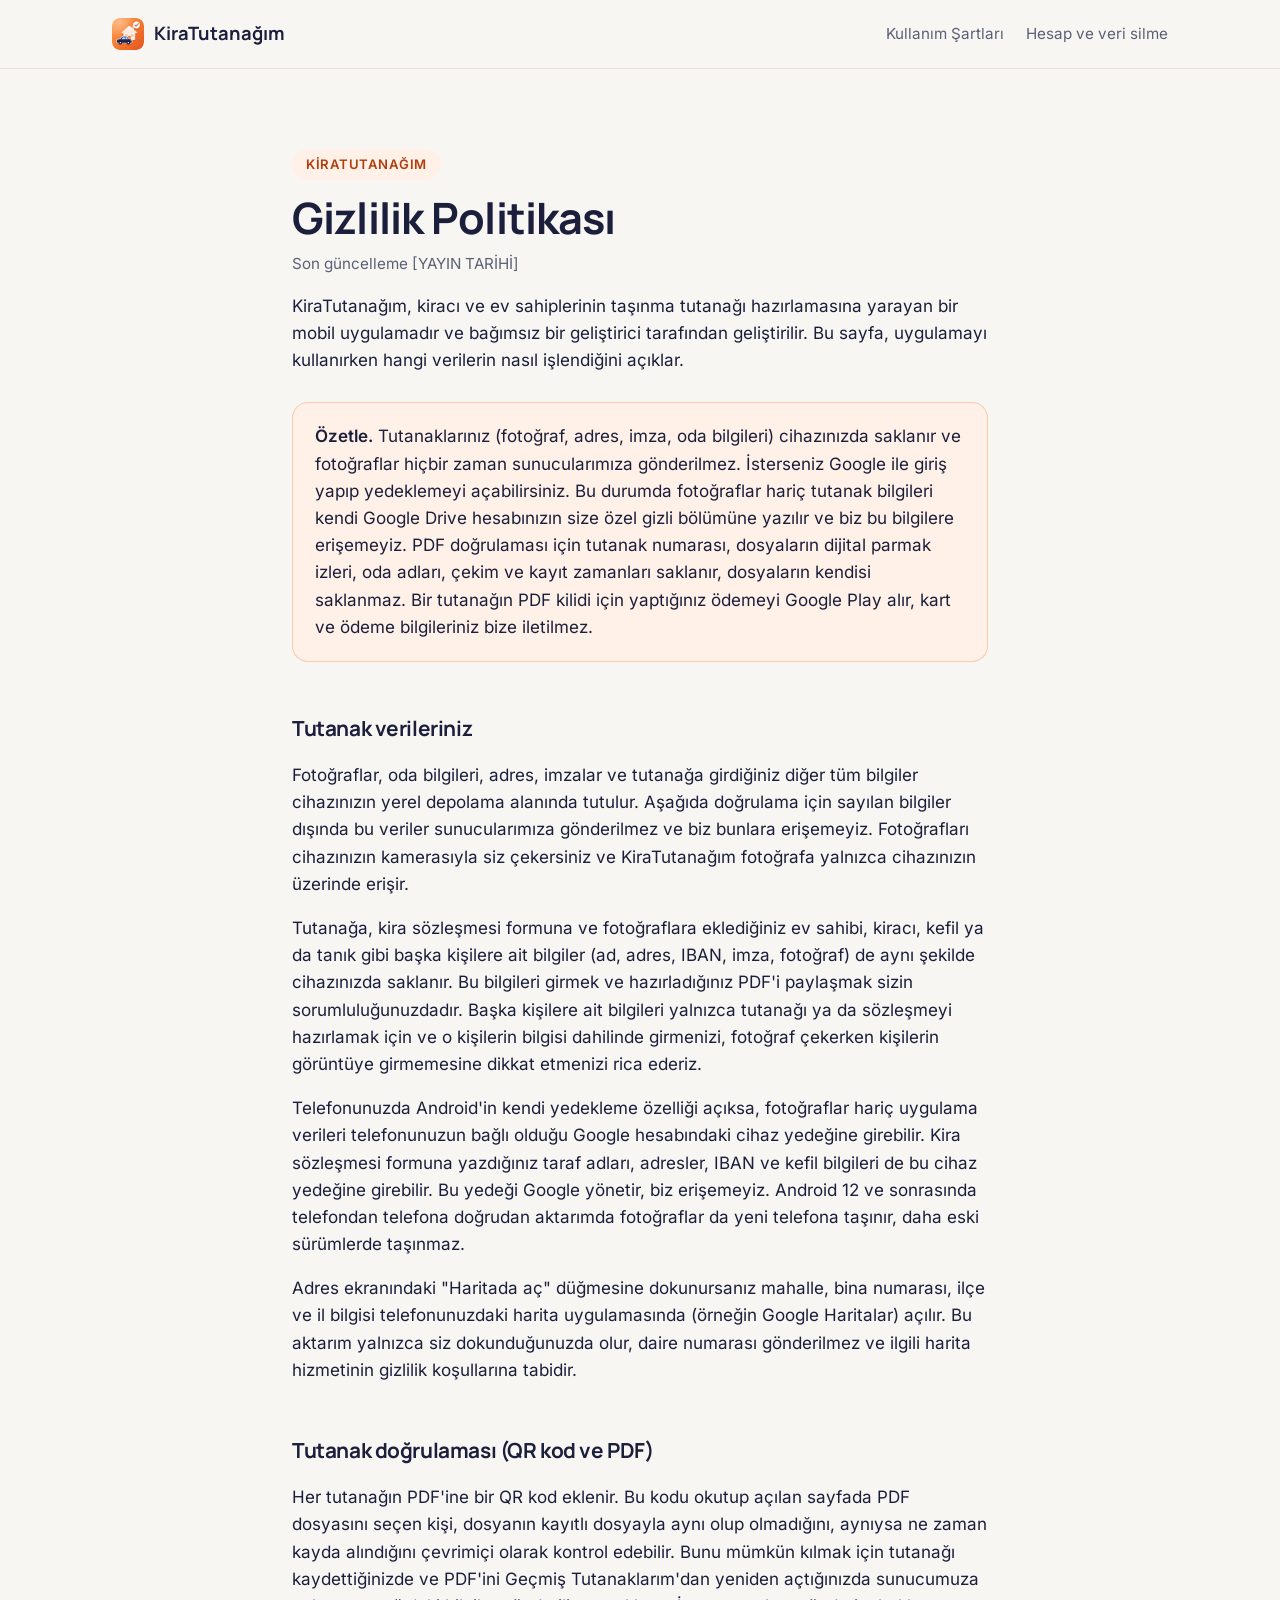
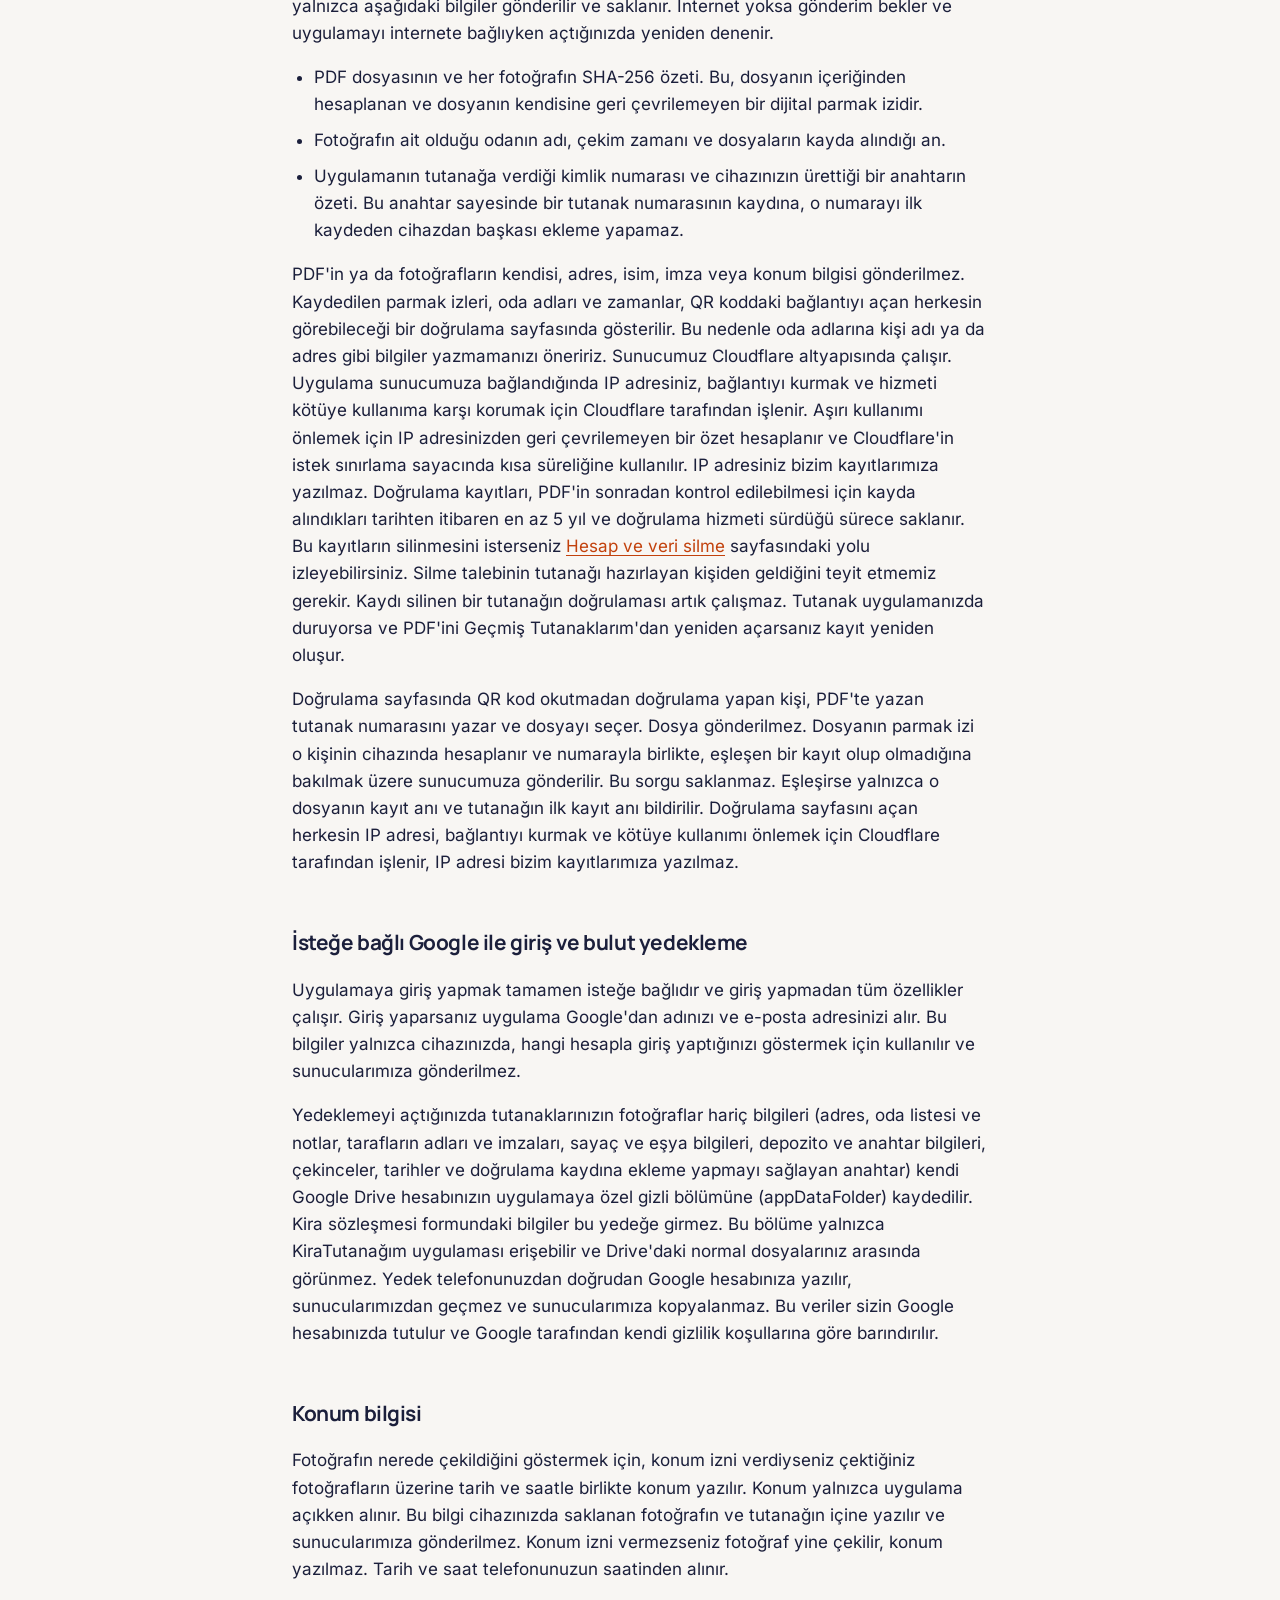
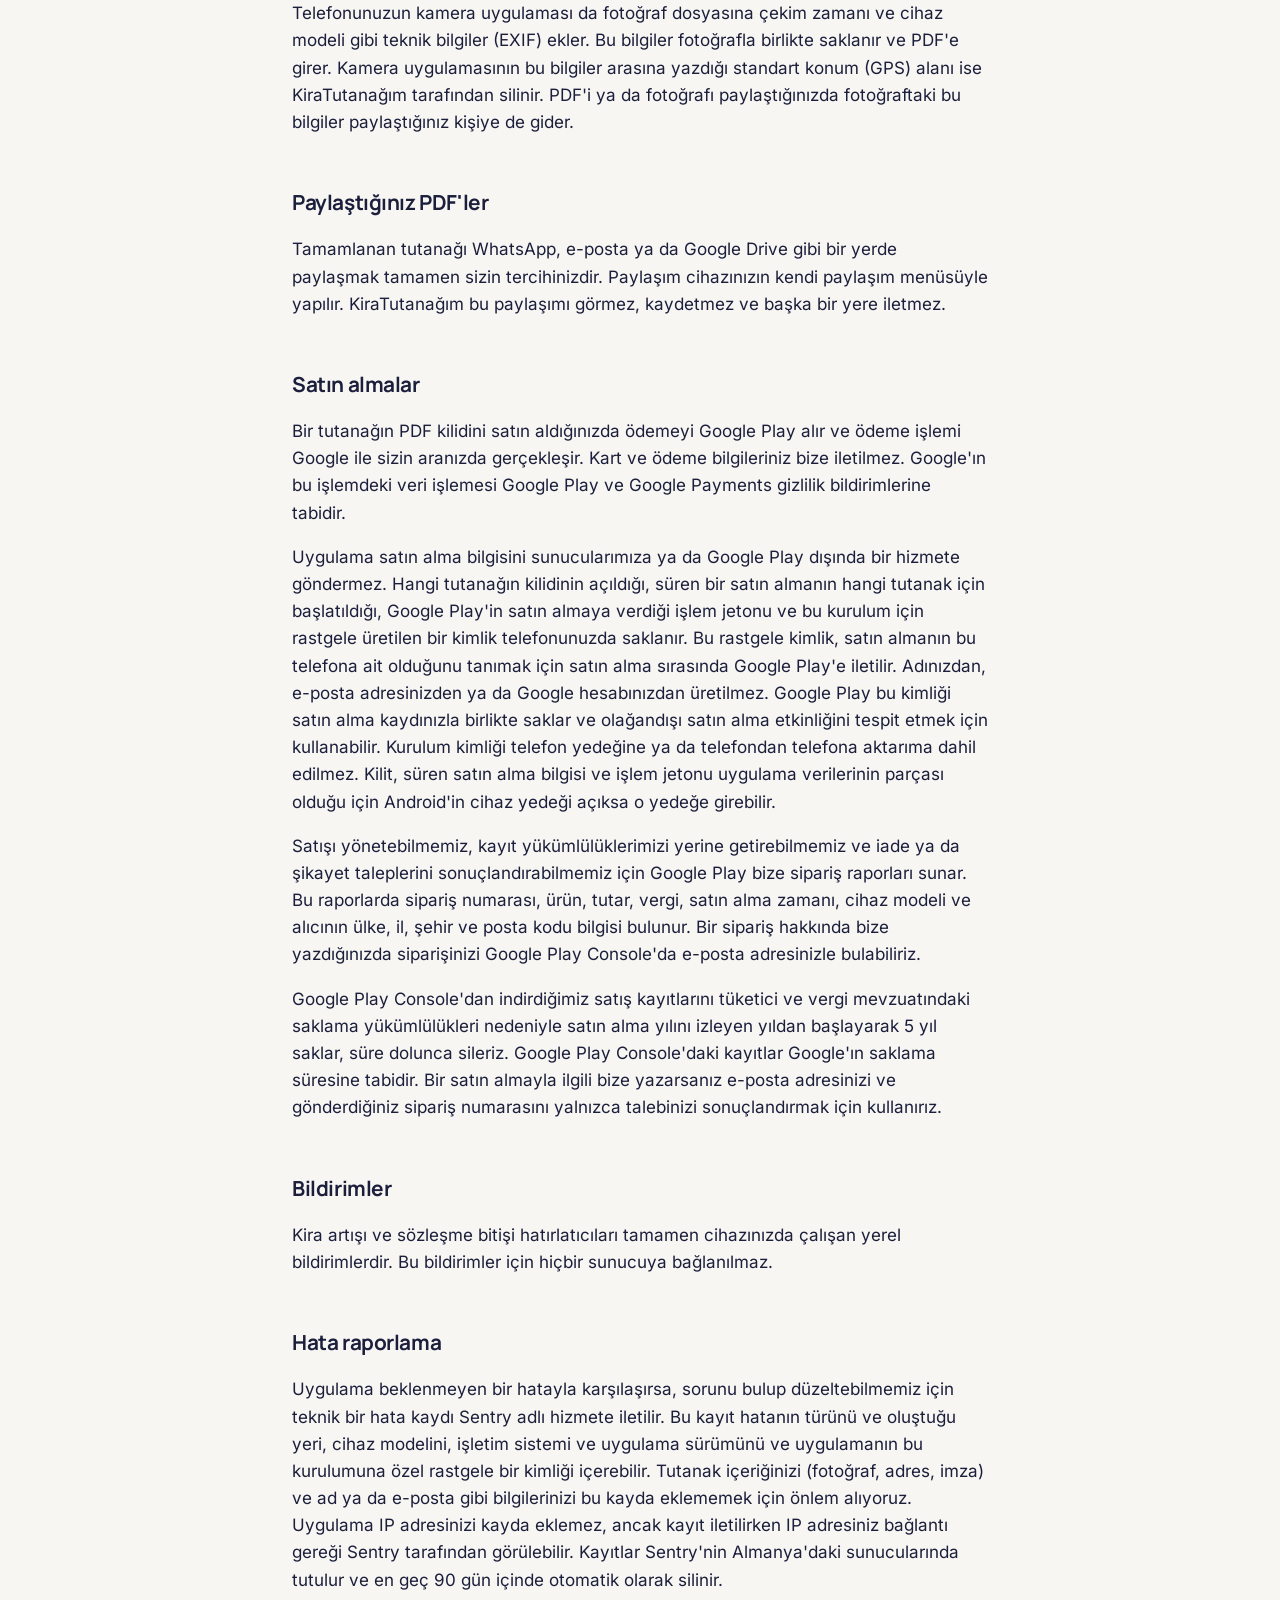
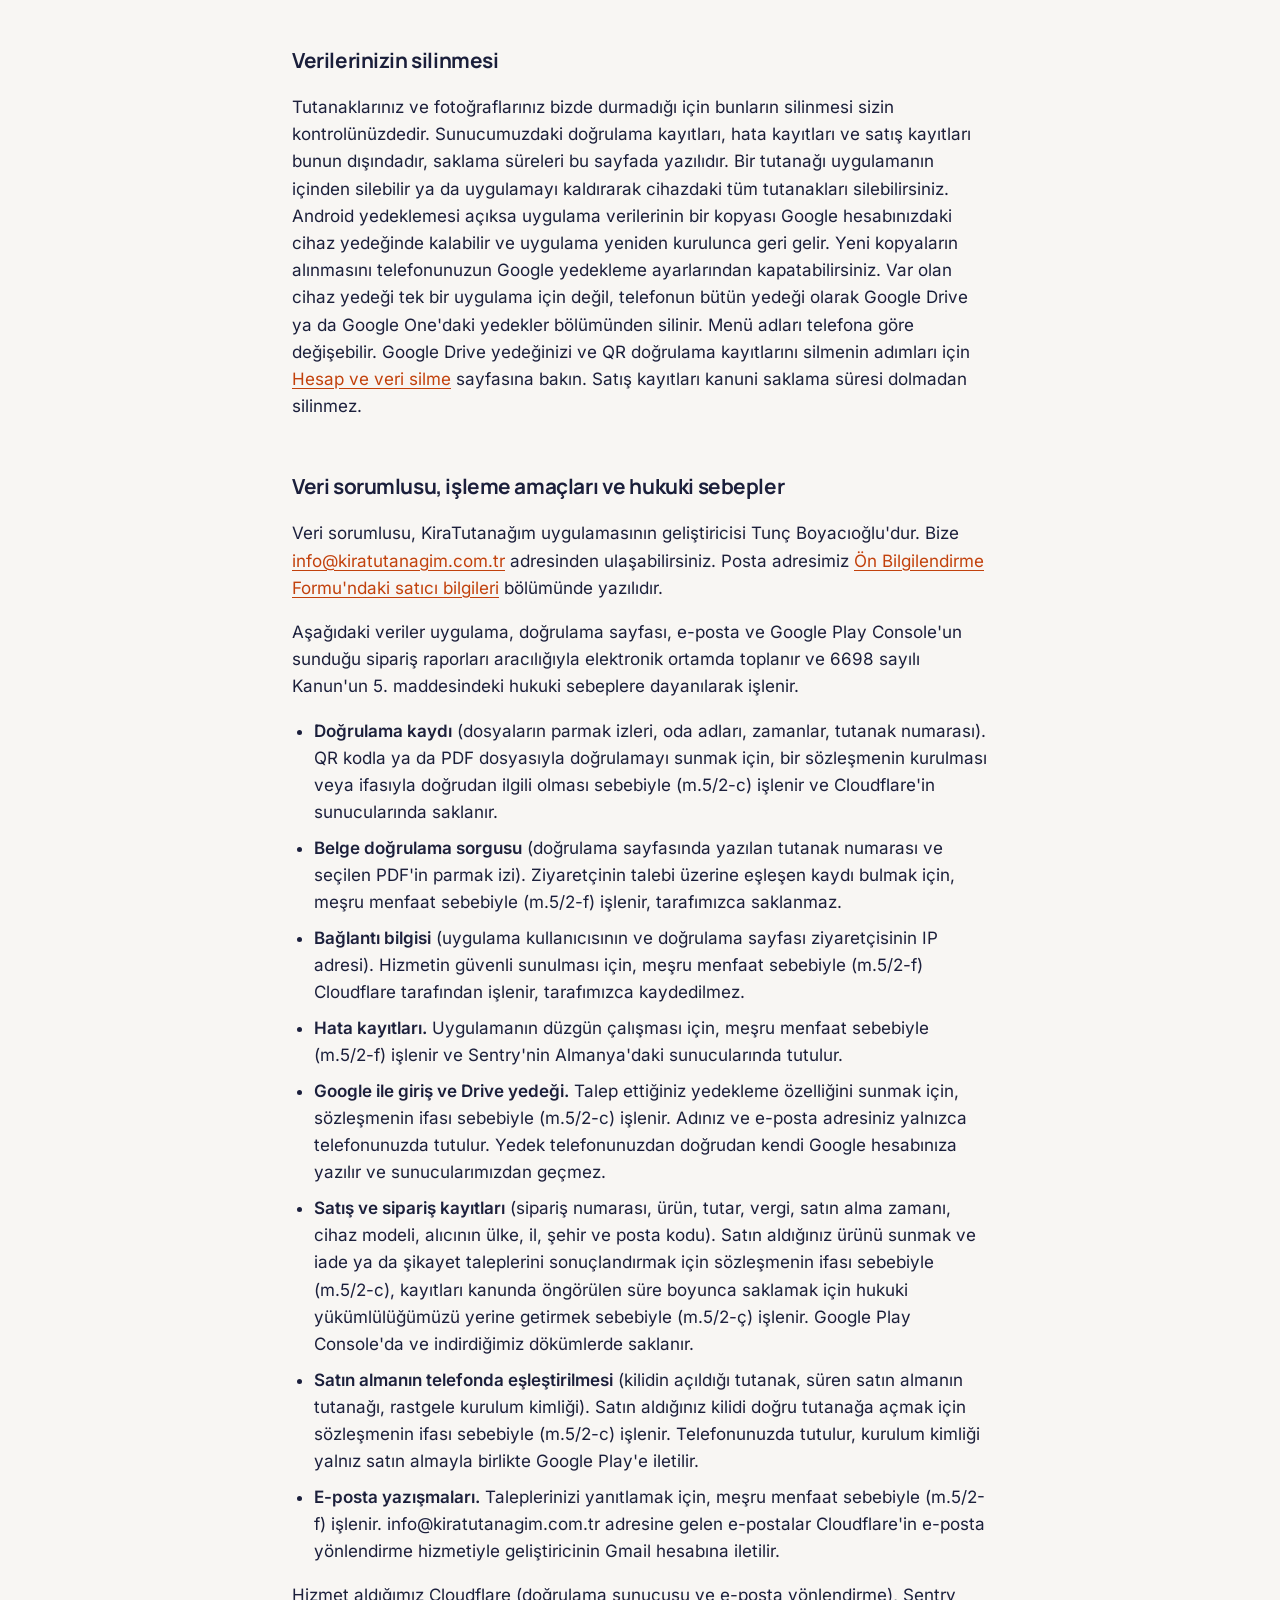
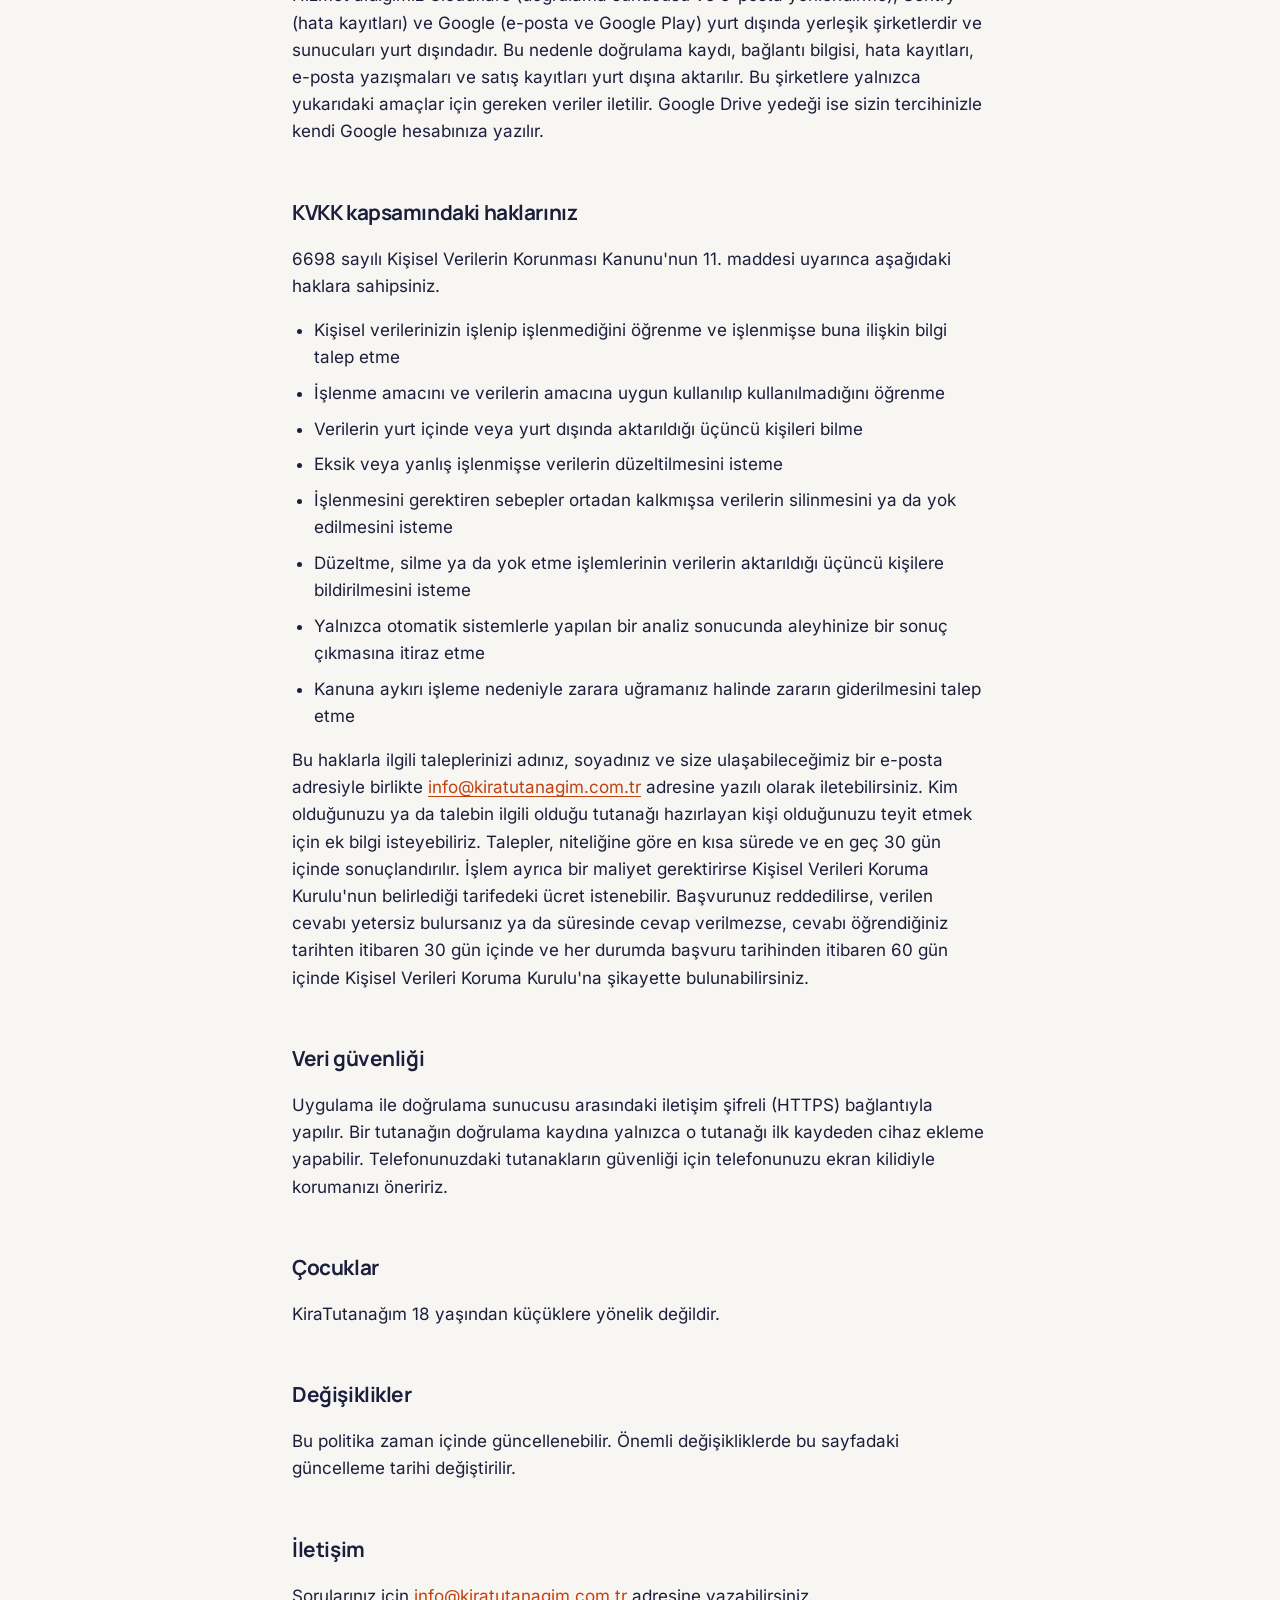
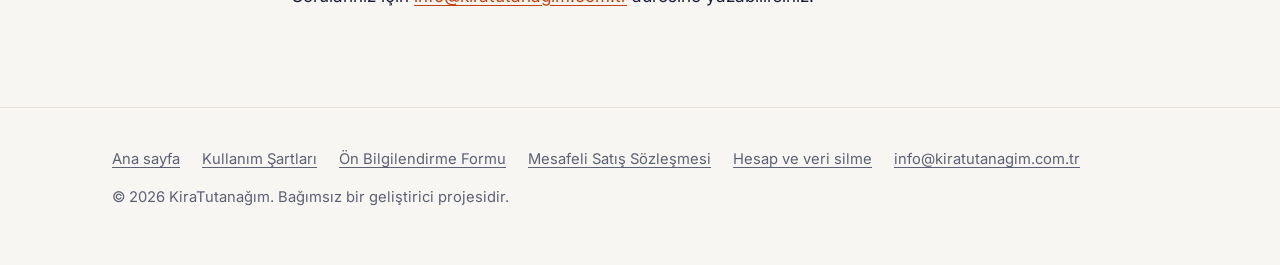
==== commit 16e5e578: "Gizlilik: kameranın konum alanı cümlesi daraltıldı Co-Authored-By: Claude Opus 5.5 <noreply@anthropi" ====
--- a/gizlilik/index.html
+++ b/gizlilik/index.html
@@ -57,7 +57,7 @@
 
   <h2>Konum bilgisi</h2>
   <p>Fotoğrafın nerede çekildiğini göstermek için, konum izni verdiyseniz çektiğiniz fotoğrafların üzerine tarih ve saatle birlikte konum yazılır. Konum yalnızca uygulama açıkken alınır. Bu bilgi cihazınızda saklanan fotoğrafın ve tutanağın içine yazılır ve sunucularımıza gönderilmez. Konum izni vermezseniz fotoğraf yine çekilir, konum yazılmaz. Tarih ve saat telefonunuzun saatinden alınır.</p>
-  <p>Telefonunuzun kamera uygulaması da fotoğraf dosyasına çekim zamanı ve cihaz modeli gibi teknik bilgiler (EXIF) ekler. Bu bilgiler fotoğrafla birlikte saklanır ve PDF'e girer. Kamera uygulamasının fotoğrafa eklediği konum bilgisi ise KiraTutanağım tarafından fotoğraftan çıkarılır. PDF'i ya da fotoğrafı paylaştığınızda fotoğraftaki bu bilgiler paylaştığınız kişiye de gider.</p>
+  <p>Telefonunuzun kamera uygulaması da fotoğraf dosyasına çekim zamanı ve cihaz modeli gibi teknik bilgiler (EXIF) ekler. Bu bilgiler fotoğrafla birlikte saklanır ve PDF'e girer. Kamera uygulamasının bu bilgiler arasına yazdığı standart konum (GPS) alanı ise KiraTutanağım tarafından silinir. PDF'i ya da fotoğrafı paylaştığınızda fotoğraftaki bu bilgiler paylaştığınız kişiye de gider.</p>
 
   <h2>Paylaştığınız PDF'ler</h2>
   <p>Tamamlanan tutanağı WhatsApp, e-posta ya da Google Drive gibi bir yerde paylaşmak tamamen sizin tercihinizdir. Paylaşım cihazınızın kendi paylaşım menüsüyle yapılır. KiraTutanağım bu paylaşımı görmez, kaydetmez ve başka bir yere iletmez.</p>
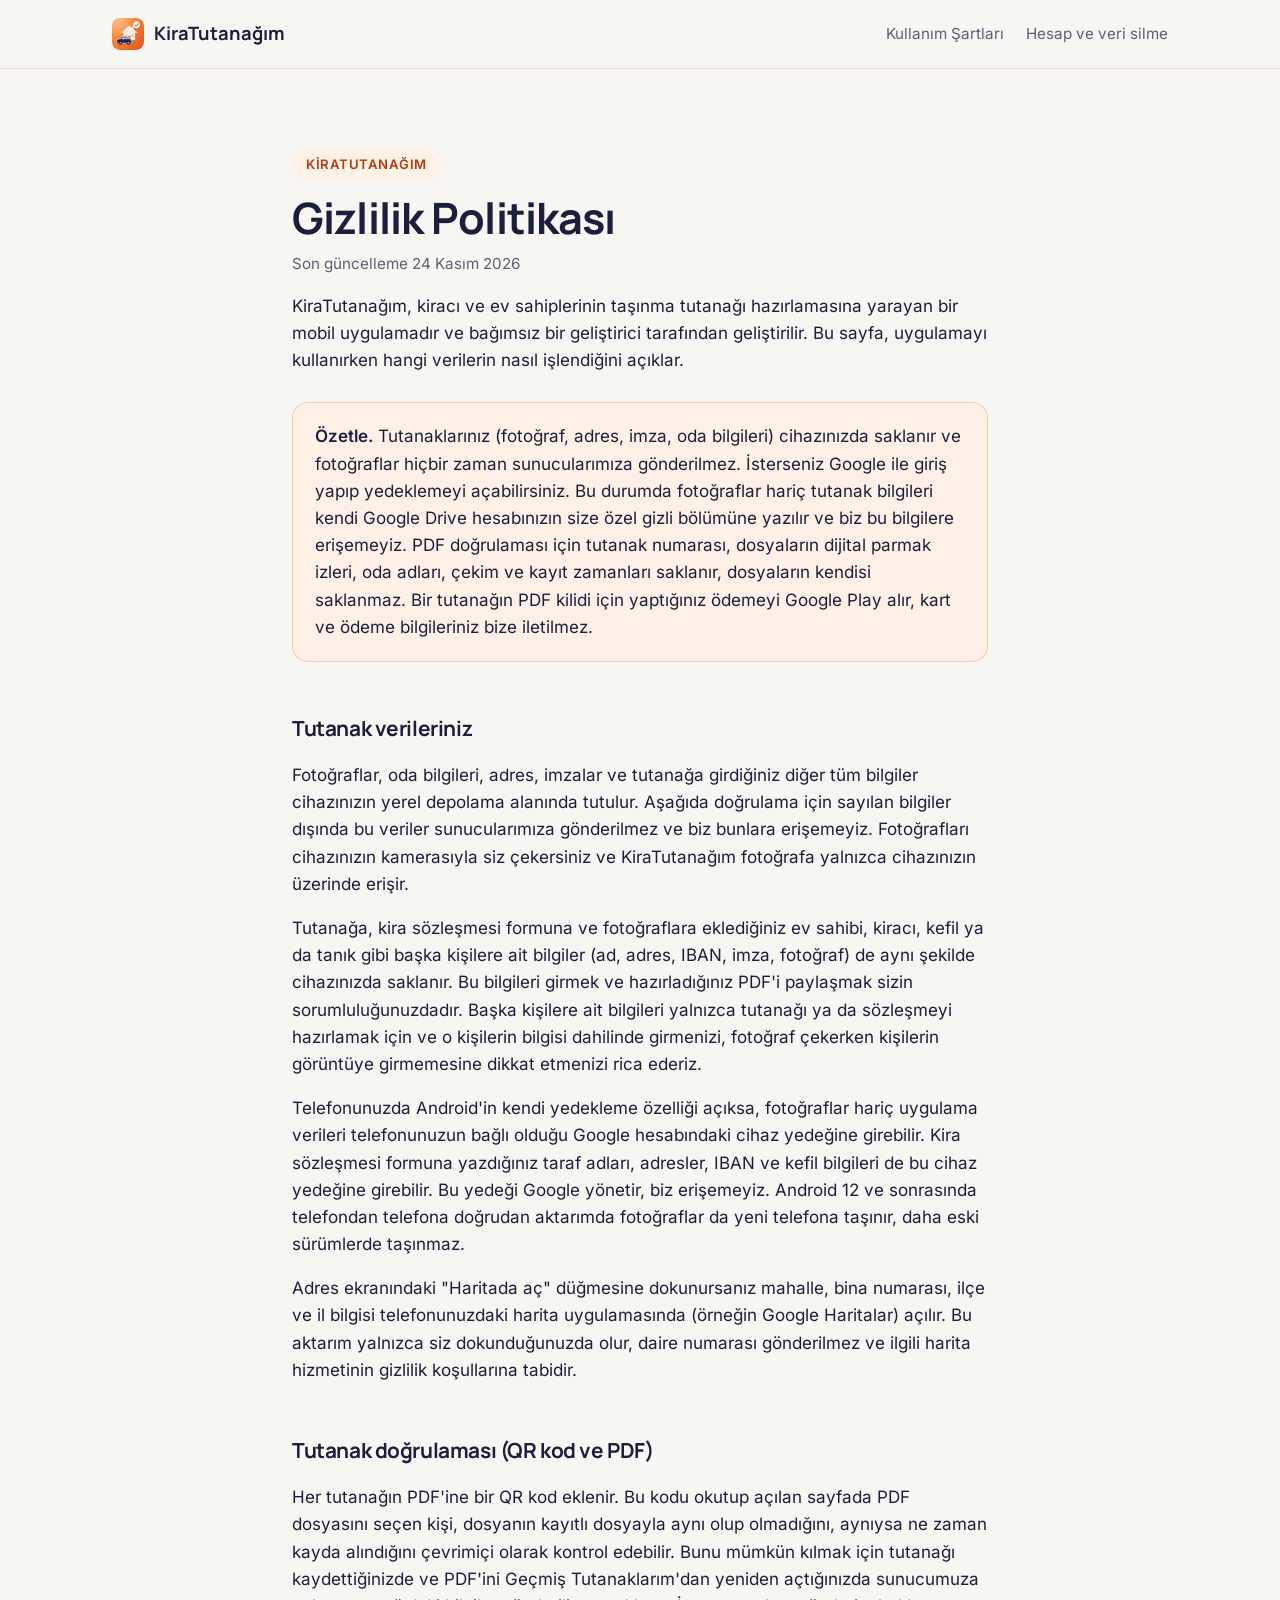
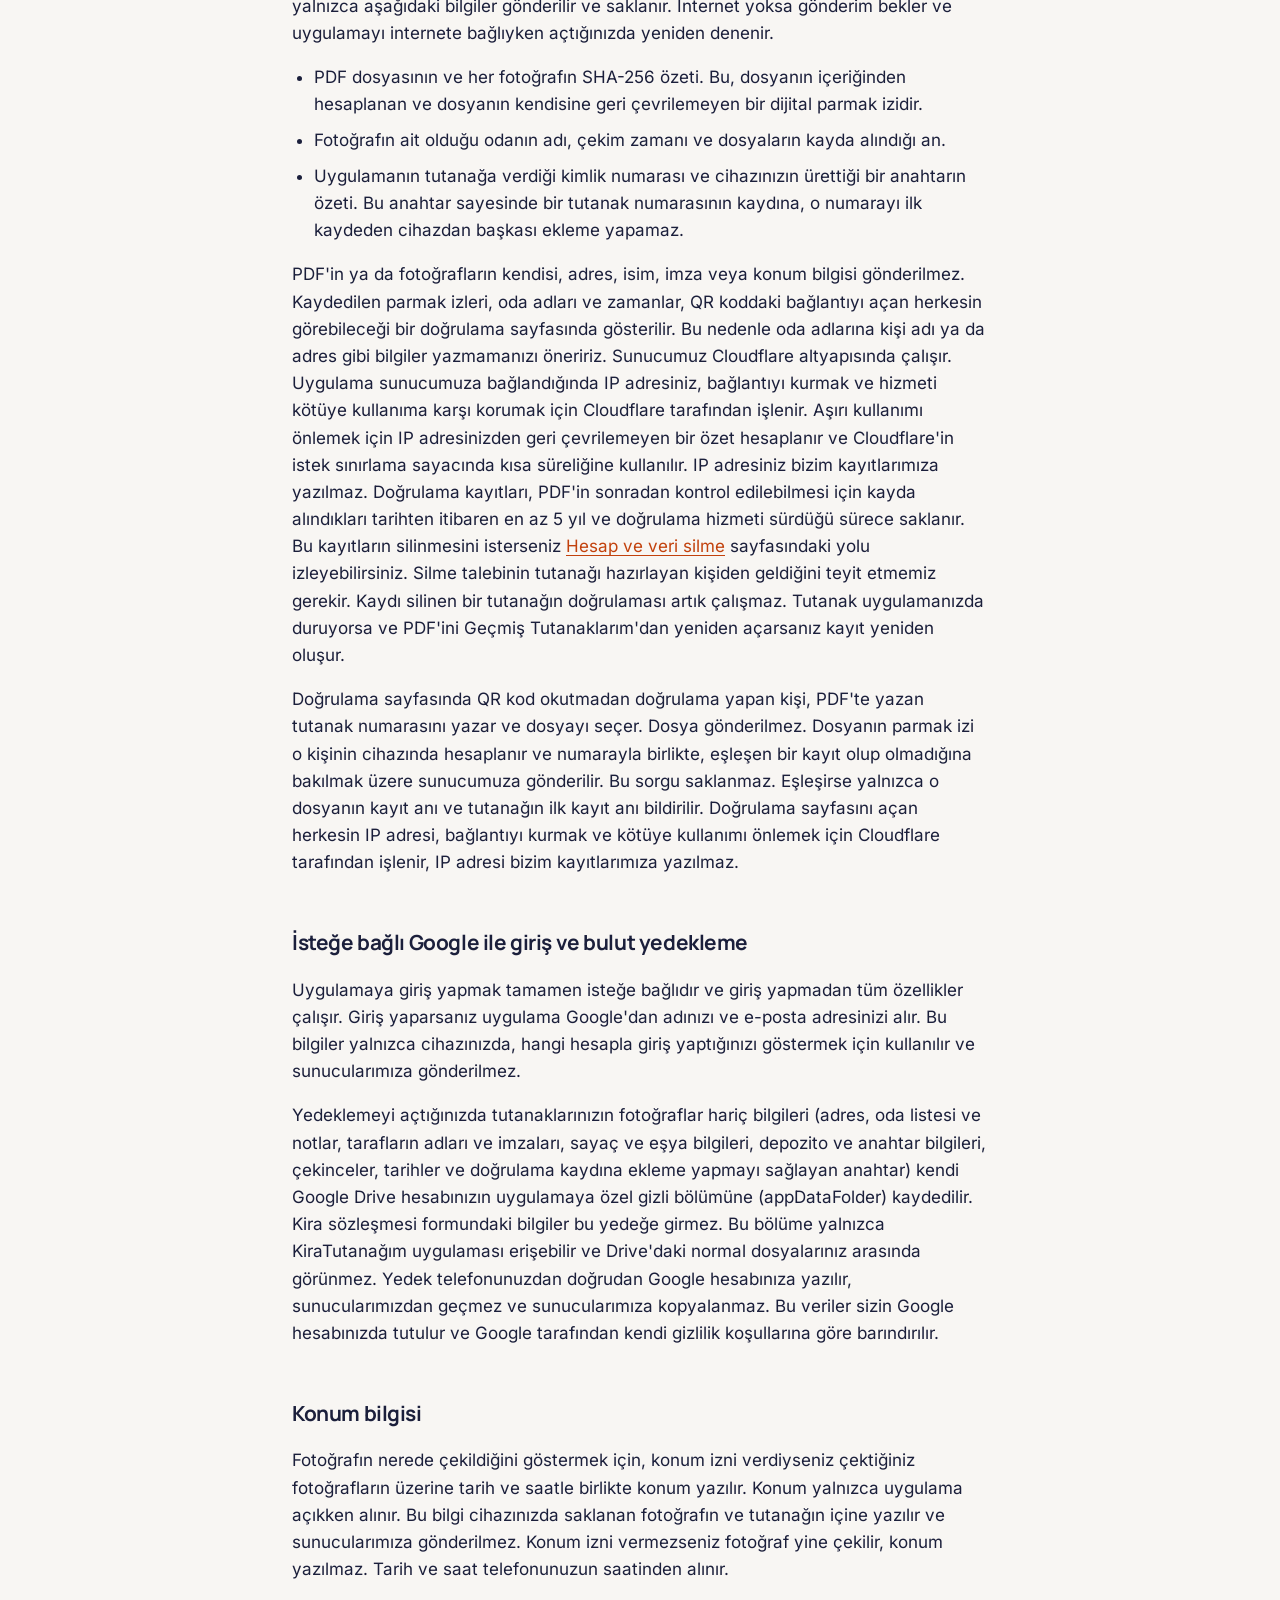
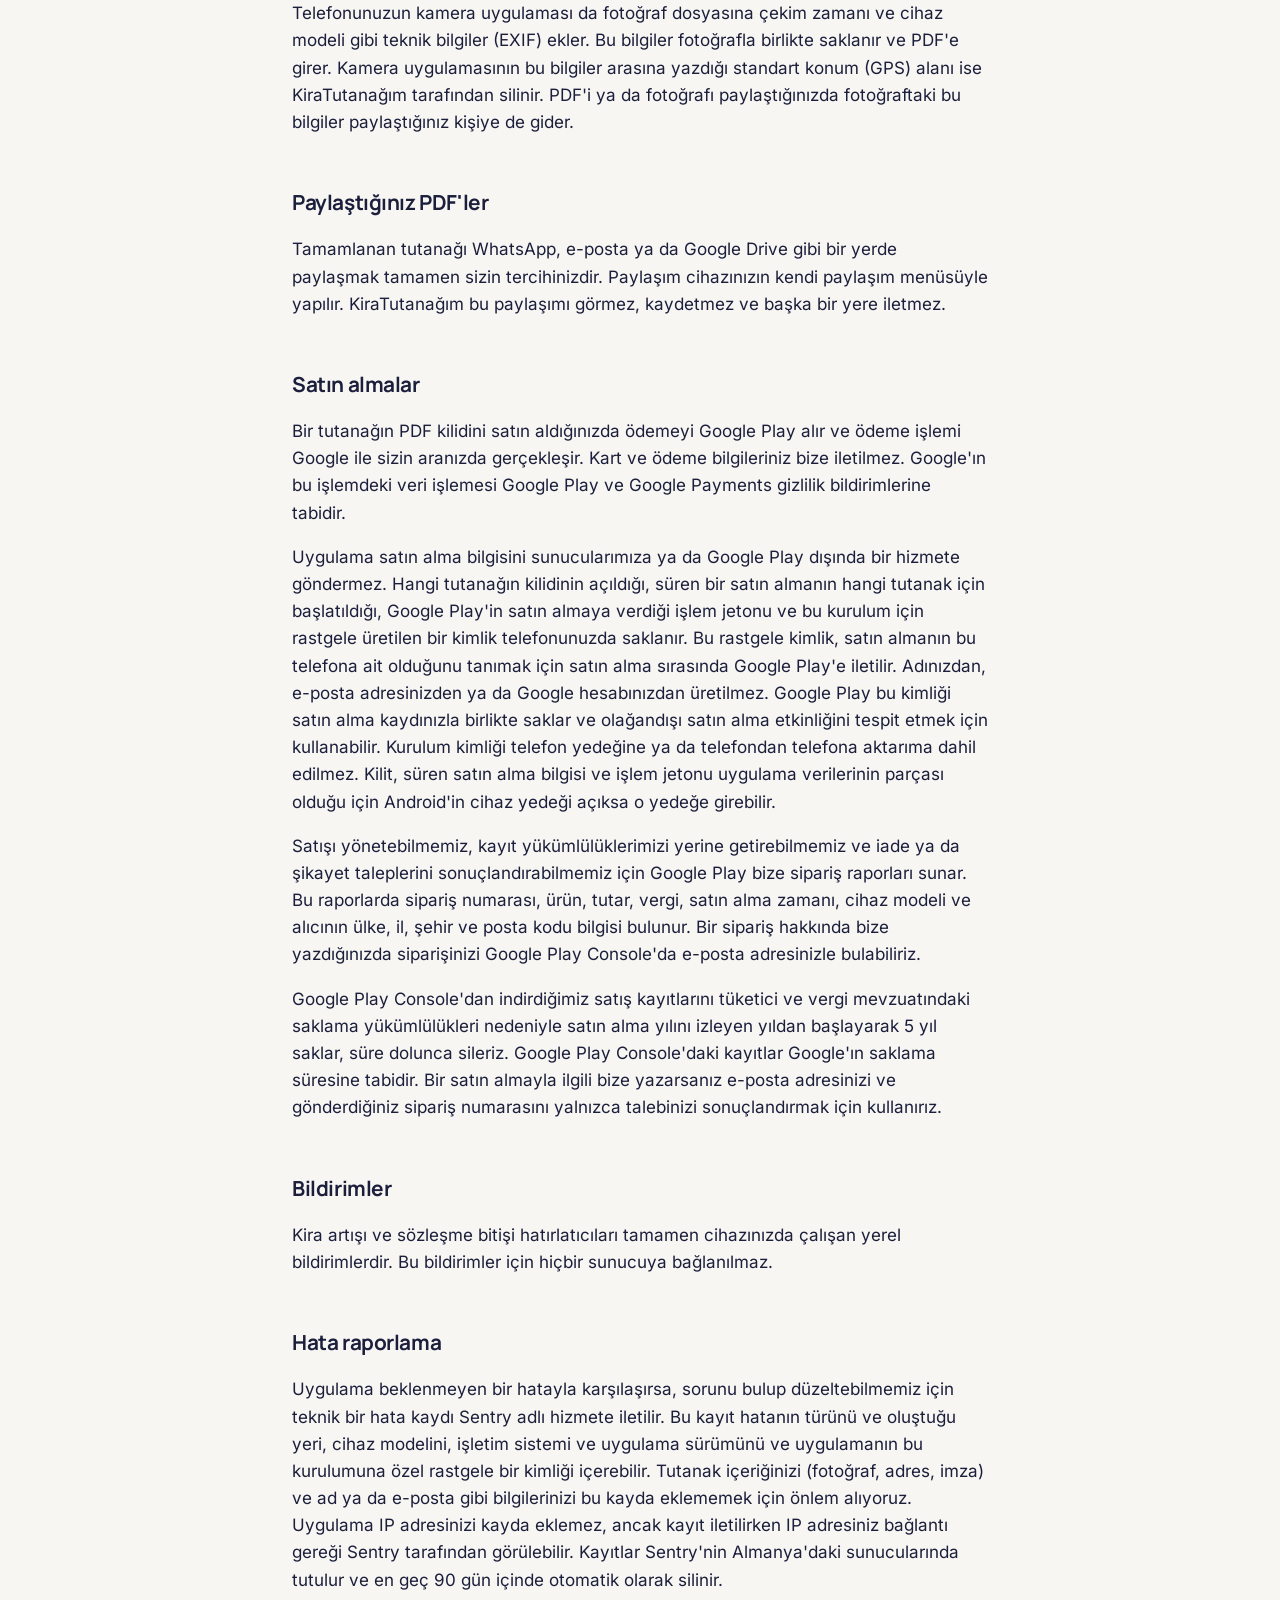
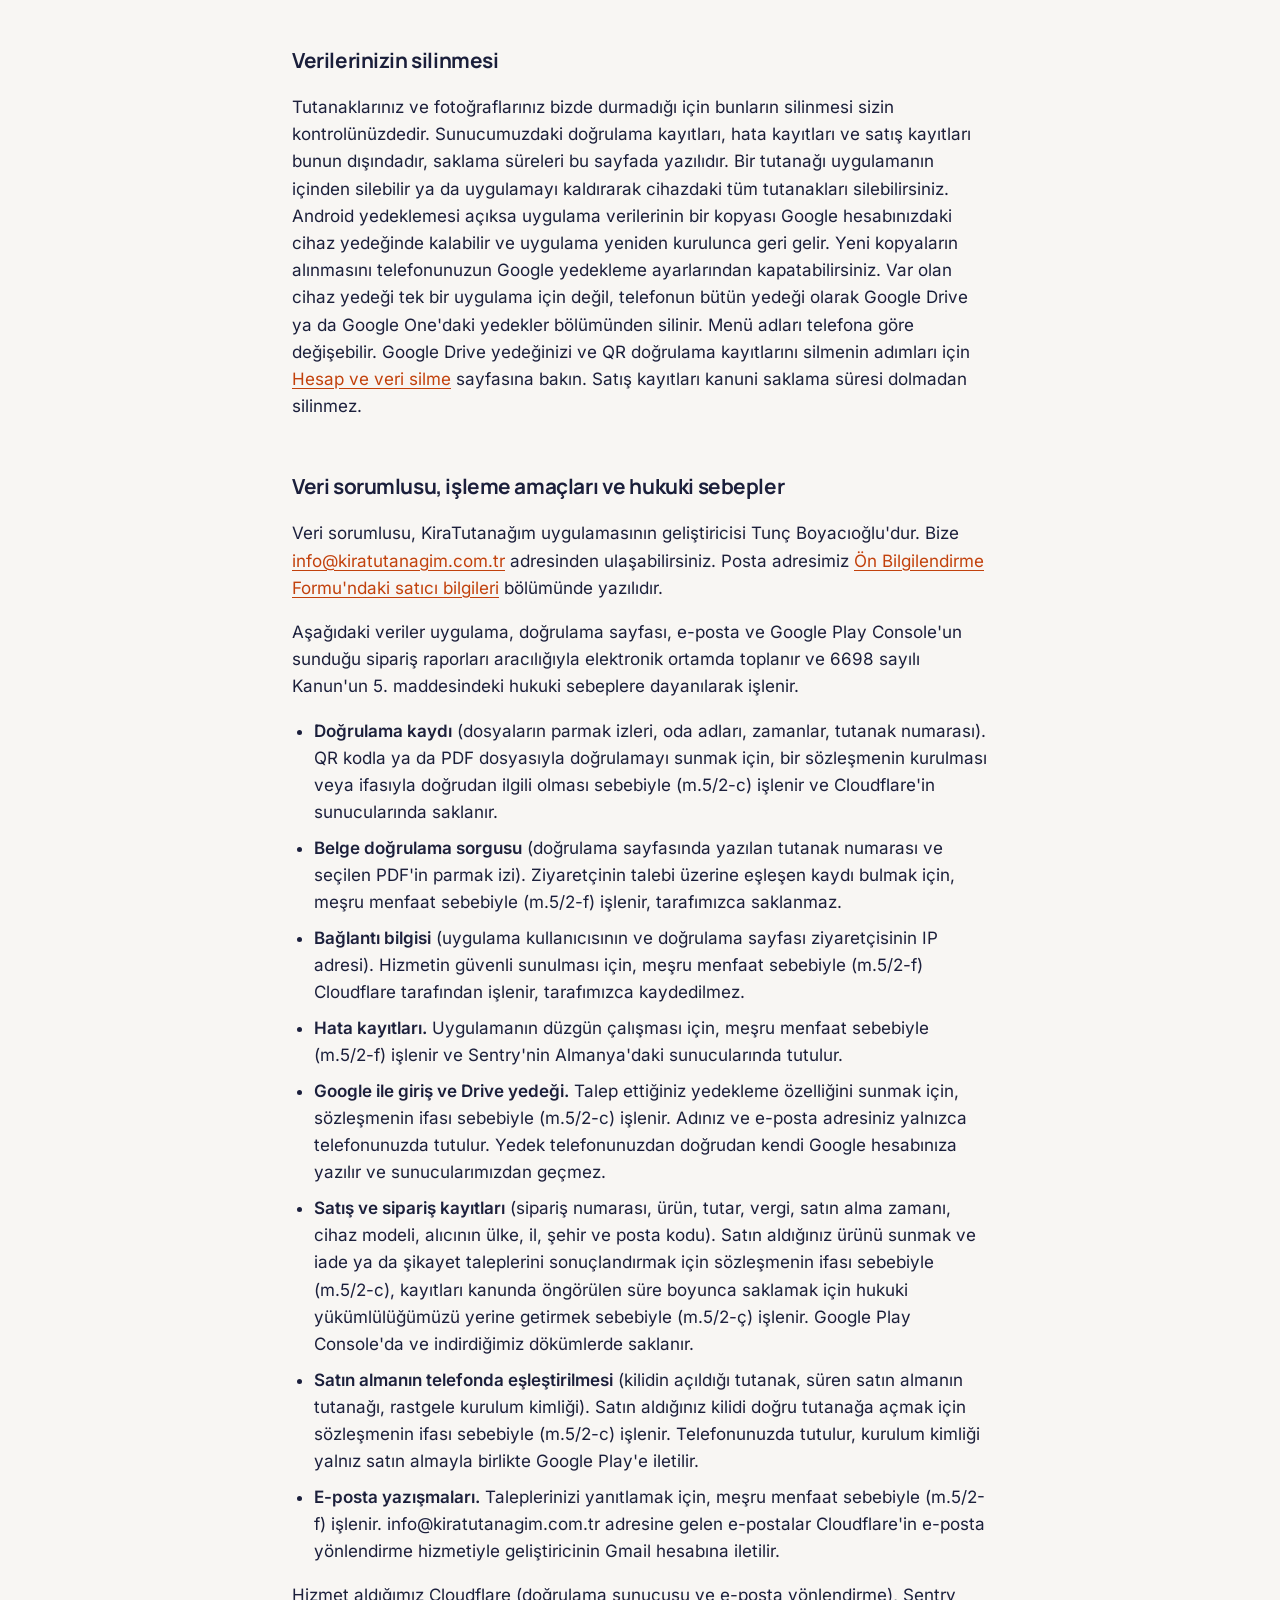
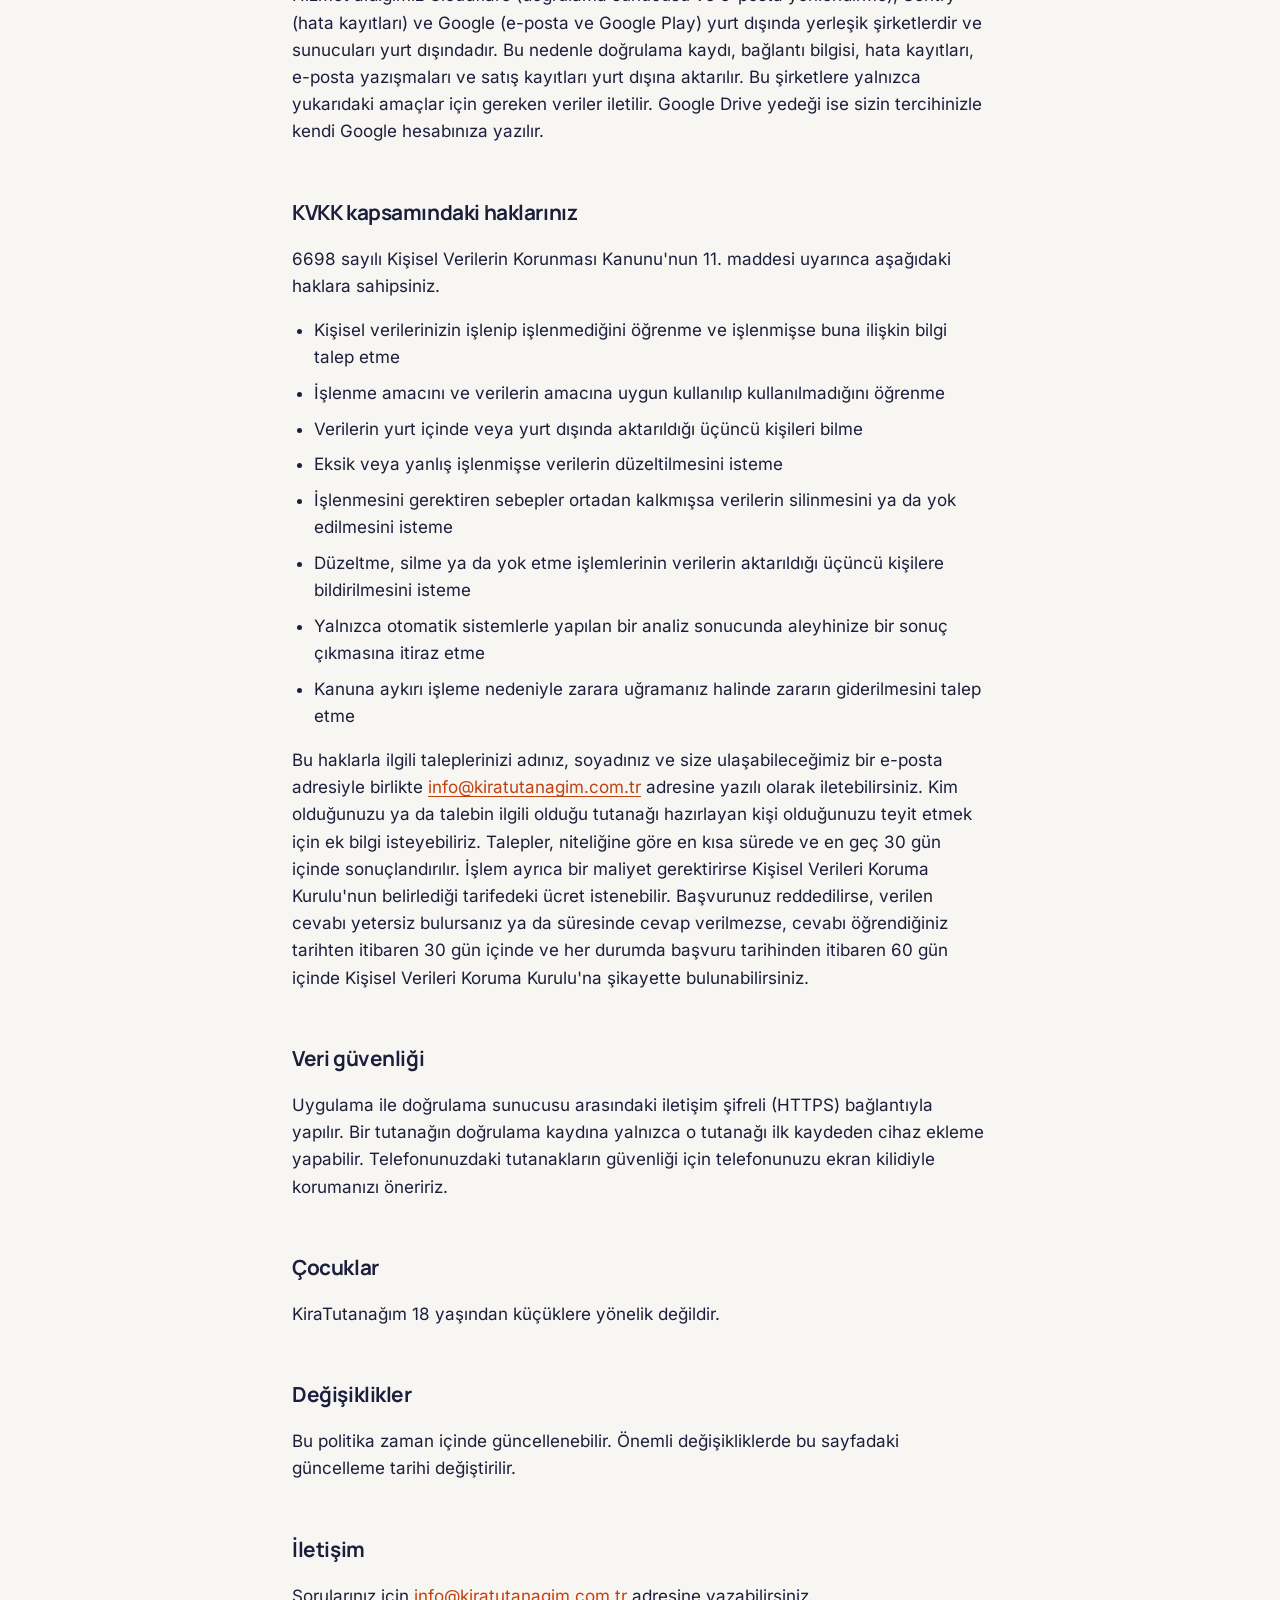
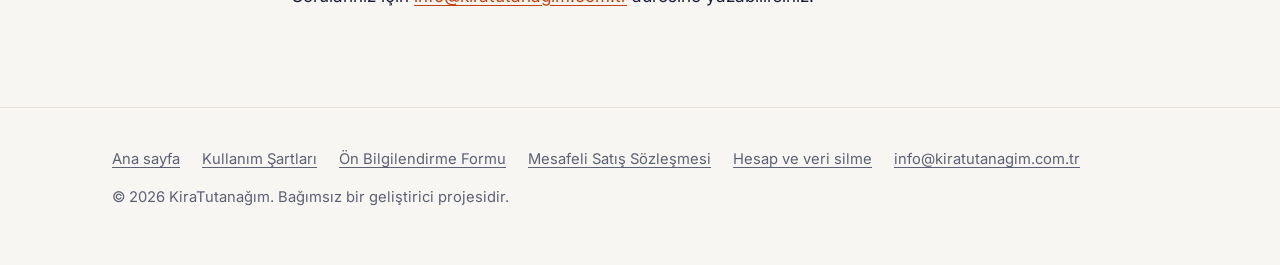
==== commit 9730de07: "Yayın tarihi: 24 Kasım 2026 Sürüm 2 metinleri (gizlilik, hesap silme, kullanım şartları, ön bilgilen" ====
--- a/gizlilik/index.html
+++ b/gizlilik/index.html
@@ -27,7 +27,7 @@
 <main class="wrap doc">
   <span class="eyebrow">KiraTutanağım</span>
   <h1>Gizlilik Politikası</h1>
-  <p class="updated">Son güncelleme [YAYIN TARİHİ]</p>
+  <p class="updated">Son güncelleme 24 Kasım 2026</p>
 
   <p>KiraTutanağım, kiracı ve ev sahiplerinin taşınma tutanağı hazırlamasına yarayan bir mobil uygulamadır ve bağımsız bir geliştirici tarafından geliştirilir. Bu sayfa, uygulamayı kullanırken hangi verilerin nasıl işlendiğini açıklar.</p>
 
